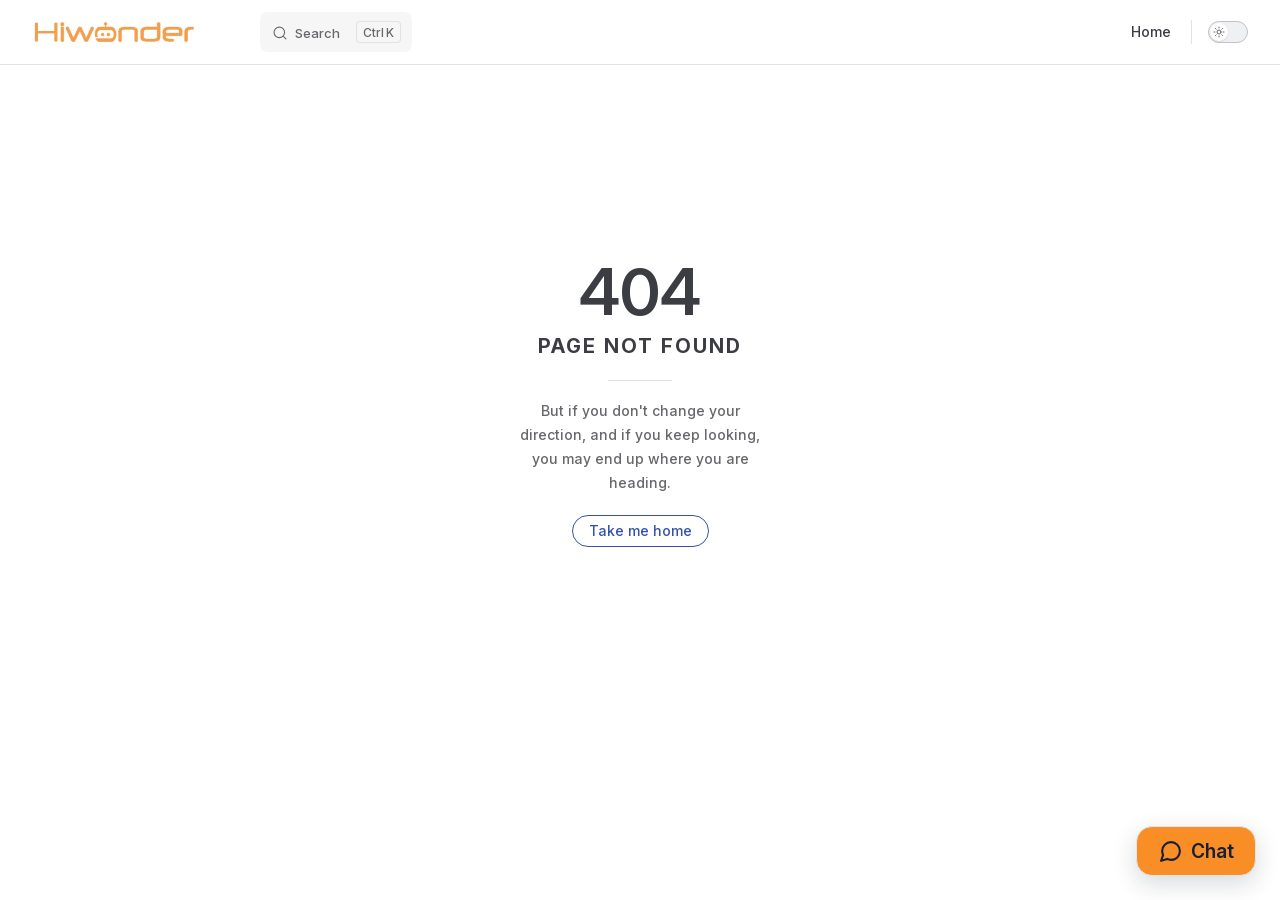
==== projects/GPS-Module/en/latest/index.html @ 7903020f "内容修改" ====
<!DOCTYPE html>
<html lang="en-US" dir="ltr">
  <head>
    <meta charset="utf-8">
    <meta name="viewport" content="width=device-width,initial-scale=1">
    <title>GPS Module Documentation</title>
    <meta name="description" content="GPS Module documentation">
    <meta name="generator" content="VitePress v1.6.4">
    <link rel="preload stylesheet" href="/projects//GPS-Module/en/latest/assets/style.BkwjOgGY.css" as="style">
    <link rel="preload stylesheet" href="/projects//GPS-Module/en/latest/vp-icons.css" as="style">
    
    <script type="module" src="/projects//GPS-Module/en/latest/assets/app.B_sitrhL.js"></script>
    <link rel="preload" href="/projects//GPS-Module/en/latest/assets/inter-roman-latin.Di8DUHzh.woff2" as="font" type="font/woff2" crossorigin="">
    <link rel="modulepreload" href="/projects//GPS-Module/en/latest/assets/chunks/theme.WJ1fNyG4.js">
    <link rel="modulepreload" href="/projects//GPS-Module/en/latest/assets/chunks/framework.TotWtadb.js">
    <link rel="modulepreload" href="/projects//GPS-Module/en/latest/assets/index.md.BLsY39hc.lean.js">
    <link rel="icon" href="/projects//GPS-Module/en/latest/favicon.ico">
    <script id="check-dark-mode">(()=>{const e=localStorage.getItem("vitepress-theme-appearance")||"auto",a=window.matchMedia("(prefers-color-scheme: dark)").matches;(!e||e==="auto"?a:e==="dark")&&document.documentElement.classList.add("dark")})();</script>
    <script id="check-mac-os">document.documentElement.classList.toggle("mac",/Mac|iPhone|iPod|iPad/i.test(navigator.platform));</script>
  </head>
  <body>
    <div id="app"><!--[--><div class="page-redirect" style="text-align:center;padding:100px 20px;"><p>Redirecting to content page...</p><p><a href="/projects/GPS-Module/en/latest/docs/1.User_Manual.html" target="_self">If you are not redirected automatically, click here</a></p></div><!--[--><!----><!--]--><!----><div class="feedback-widget"><!----><button class="feedback-widget__trigger" type="button" aria-expanded="false" aria-label="Open feedback form"><span class="feedback-widget__icon" aria-hidden="true"><svg viewBox="0 0 24 24" focusable="false"><path d="M21 11.5a8.4 8.4 0 0 1-.9 3.8 8.5 8.5 0 0 1-7.6 4.7 8.4 8.4 0 0 1-3.8-.9L3 21l1.9-5.7A8.4 8.4 0 0 1 4 11.5 8.5 8.5 0 0 1 12.5 3 8.5 8.5 0 0 1 21 11.5Z"></path></svg></span><span>Chat</span></button></div><!--]--></div>
    <script>window.__VP_HASH_MAP__=JSON.parse("{\"docs_1.user_manual.md\":\"PXVOa6xr\",\"docs_2.gps_routine_analysis.md\":\"C67xiSA3\",\"docs_appendix.md\":\"BU6nS3na\",\"docs_index.md\":\"Dspn9C9n\",\"index.md\":\"BLsY39hc\"}");window.__VP_SITE_DATA__=JSON.parse("{\"lang\":\"en-US\",\"dir\":\"ltr\",\"title\":\"GPS Module Documentation\",\"description\":\"GPS Module documentation\",\"base\":\"/projects//GPS-Module/en/latest/\",\"head\":[],\"router\":{\"prefetchLinks\":true},\"appearance\":true,\"themeConfig\":{\"siteTitle\":false,\"logo\":\"/e-logo.webp\",\"outline\":[2,3],\"search\":{\"provider\":\"local\",\"options\":{\"translations\":{\"button\":{\"buttonText\":\"Search\",\"buttonAriaLabel\":\"Search\"},\"modal\":{\"searchBox\":{\"resetButtonTitle\":\"Clear search query\",\"resetButtonAriaLabel\":\"Clear search query\",\"cancelButtonText\":\"Cancel\",\"cancelButtonAriaLabel\":\"Cancel\"},\"startScreen\":{\"recentSearchTitle\":\"Recent Searches\",\"noRecentSearchText\":\"No recent searches\",\"suggestedQueryTitle\":\"Suggested Queries\"},\"noResultsScreen\":{\"noResultsText\":\"No results found for\",\"suggestedQueryText\":\"You can try searching for\",\"reportMissingResultsText\":\"Have any queries?\",\"reportMissingResultsLinkText\":\"Report here\"},\"footer\":{\"selectText\":\"to select\",\"navigateText\":\"to navigate\",\"closeText\":\"to close\"}}}}},\"nav\":[{\"text\":\"Home\",\"link\":\"https://www.hiwonder.net/\",\"target\":\"_self\"}],\"sidebar\":[{\"text\":\"1. User Manual\",\"link\":\"/docs/1.User_Manual.html\",\"collapsed\":false,\"items\":[{\"text\":\"1.1 GPS Module Introduction\",\"link\":\"/docs/1.User_Manual.html#_1-1-gps-module-introduction\"},{\"text\":\"1.2 PC Software Use Instructions\",\"link\":\"/docs/1.User_Manual.html#_1-2-pc-software-use-instructions\"}]},{\"text\":\"2. GPS Routine Analysis\",\"link\":\"/docs/2.GPS_Routine_Analysis.html\",\"collapsed\":false,\"items\":[{\"text\":\"2.1 STC51 Parsing Routine\",\"link\":\"/docs/2.GPS_Routine_Analysis.html#_2-1-stc51-parsing-routine\"},{\"text\":\"2.2 STM32 Parsing Routine\",\"link\":\"/docs/2.GPS_Routine_Analysis.html#_2-2-stm32-parsing-routine\"},{\"text\":\"2.3 Arduino Reading Routine\",\"link\":\"/docs/2.GPS_Routine_Analysis.html#_2-3-arduino-reading-routine\"},{\"text\":\"2.4 Arduino Parsing Routine\",\"link\":\"/docs/2.GPS_Routine_Analysis.html#_2-4-arduino-parsing-routine\"},{\"text\":\"2.5 Raspberry Pi Parsing Routine\",\"link\":\"/docs/2.GPS_Routine_Analysis.html#_2-5-raspberry-pi-parsing-routine\"},{\"text\":\"2.6 Jetson Nano Parsing Routine\",\"link\":\"/docs/2.GPS_Routine_Analysis.html#_2-6-jetson-nano-parsing-routine\"},{\"text\":\"2.7 ROS Application Routine\",\"link\":\"/docs/2.GPS_Routine_Analysis.html#_2-7-ros-application-routine\"},{\"text\":\"2.8 AGNSS Assistant Localization\",\"link\":\"/docs/2.GPS_Routine_Analysis.html#_2-8-agnss-assistant-localization\"}]},{\"text\":\"Appendix\",\"link\":\"/docs/Appendix.html\",\"collapsed\":false,\"items\":[]}]},\"locales\":{},\"scrollOffset\":134,\"cleanUrls\":false}");</script>
    
  </body>
</html>
---- projects/GPS-Module/en/latest/assets/style.BkwjOgGY.css ----
@font-face{font-family:Inter;font-style:normal;font-weight:100 900;font-display:swap;src:url(/projects//GPS-Module/en/latest/assets/inter-roman-cyrillic-ext.BBPuwvHQ.woff2) format("woff2");unicode-range:U+0460-052F,U+1C80-1C88,U+20B4,U+2DE0-2DFF,U+A640-A69F,U+FE2E-FE2F}@font-face{font-family:Inter;font-style:normal;font-weight:100 900;font-display:swap;src:url(/projects//GPS-Module/en/latest/assets/inter-roman-cyrillic.C5lxZ8CY.woff2) format("woff2");unicode-range:U+0301,U+0400-045F,U+0490-0491,U+04B0-04B1,U+2116}@font-face{font-family:Inter;font-style:normal;font-weight:100 900;font-display:swap;src:url(/projects//GPS-Module/en/latest/assets/inter-roman-greek-ext.CqjqNYQ-.woff2) format("woff2");unicode-range:U+1F00-1FFF}@font-face{font-family:Inter;font-style:normal;font-weight:100 900;font-display:swap;src:url(/projects//GPS-Module/en/latest/assets/inter-roman-greek.BBVDIX6e.woff2) format("woff2");unicode-range:U+0370-0377,U+037A-037F,U+0384-038A,U+038C,U+038E-03A1,U+03A3-03FF}@font-face{font-family:Inter;font-style:normal;font-weight:100 900;font-display:swap;src:url(/projects//GPS-Module/en/latest/assets/inter-roman-vietnamese.BjW4sHH5.woff2) format("woff2");unicode-range:U+0102-0103,U+0110-0111,U+0128-0129,U+0168-0169,U+01A0-01A1,U+01AF-01B0,U+0300-0301,U+0303-0304,U+0308-0309,U+0323,U+0329,U+1EA0-1EF9,U+20AB}@font-face{font-family:Inter;font-style:normal;font-weight:100 900;font-display:swap;src:url(/projects//GPS-Module/en/latest/assets/inter-roman-latin-ext.4ZJIpNVo.woff2) format("woff2");unicode-range:U+0100-02AF,U+0304,U+0308,U+0329,U+1E00-1E9F,U+1EF2-1EFF,U+2020,U+20A0-20AB,U+20AD-20C0,U+2113,U+2C60-2C7F,U+A720-A7FF}@font-face{font-family:Inter;font-style:normal;font-weight:100 900;font-display:swap;src:url(/projects//GPS-Module/en/latest/assets/inter-roman-latin.Di8DUHzh.woff2) format("woff2");unicode-range:U+0000-00FF,U+0131,U+0152-0153,U+02BB-02BC,U+02C6,U+02DA,U+02DC,U+0304,U+0308,U+0329,U+2000-206F,U+2074,U+20AC,U+2122,U+2191,U+2193,U+2212,U+2215,U+FEFF,U+FFFD}@font-face{font-family:Inter;font-style:italic;font-weight:100 900;font-display:swap;src:url(/projects//GPS-Module/en/latest/assets/inter-italic-cyrillic-ext.r48I6akx.woff2) format("woff2");unicode-range:U+0460-052F,U+1C80-1C88,U+20B4,U+2DE0-2DFF,U+A640-A69F,U+FE2E-FE2F}@font-face{font-family:Inter;font-style:italic;font-weight:100 900;font-display:swap;src:url(/projects//GPS-Module/en/latest/assets/inter-italic-cyrillic.By2_1cv3.woff2) format("woff2");unicode-range:U+0301,U+0400-045F,U+0490-0491,U+04B0-04B1,U+2116}@font-face{font-family:Inter;font-style:italic;font-weight:100 900;font-display:swap;src:url(/projects//GPS-Module/en/latest/assets/inter-italic-greek-ext.1u6EdAuj.woff2) format("woff2");unicode-range:U+1F00-1FFF}@font-face{font-family:Inter;font-style:italic;font-weight:100 900;font-display:swap;src:url(/projects//GPS-Module/en/latest/assets/inter-italic-greek.DJ8dCoTZ.woff2) format("woff2");unicode-range:U+0370-0377,U+037A-037F,U+0384-038A,U+038C,U+038E-03A1,U+03A3-03FF}@font-face{font-family:Inter;font-style:italic;font-weight:100 900;font-display:swap;src:url(/projects//GPS-Module/en/latest/assets/inter-italic-vietnamese.BSbpV94h.woff2) format("woff2");unicode-range:U+0102-0103,U+0110-0111,U+0128-0129,U+0168-0169,U+01A0-01A1,U+01AF-01B0,U+0300-0301,U+0303-0304,U+0308-0309,U+0323,U+0329,U+1EA0-1EF9,U+20AB}@font-face{font-family:Inter;font-style:italic;font-weight:100 900;font-display:swap;src:url(/projects//GPS-Module/en/latest/assets/inter-italic-latin-ext.CN1xVJS-.woff2) format("woff2");unicode-range:U+0100-02AF,U+0304,U+0308,U+0329,U+1E00-1E9F,U+1EF2-1EFF,U+2020,U+20A0-20AB,U+20AD-20C0,U+2113,U+2C60-2C7F,U+A720-A7FF}@font-face{font-family:Inter;font-style:italic;font-weight:100 900;font-display:swap;src:url(/projects//GPS-Module/en/latest/assets/inter-italic-latin.C2AdPX0b.woff2) format("woff2");unicode-range:U+0000-00FF,U+0131,U+0152-0153,U+02BB-02BC,U+02C6,U+02DA,U+02DC,U+0304,U+0308,U+0329,U+2000-206F,U+2074,U+20AC,U+2122,U+2191,U+2193,U+2212,U+2215,U+FEFF,U+FFFD}@font-face{font-family:Punctuation SC;font-weight:400;src:local("PingFang SC Regular"),local("Noto Sans CJK SC"),local("Microsoft YaHei");unicode-range:U+201C,U+201D,U+2018,U+2019,U+2E3A,U+2014,U+2013,U+2026,U+00B7,U+007E,U+002F}@font-face{font-family:Punctuation SC;font-weight:500;src:local("PingFang SC Medium"),local("Noto Sans CJK SC"),local("Microsoft YaHei");unicode-range:U+201C,U+201D,U+2018,U+2019,U+2E3A,U+2014,U+2013,U+2026,U+00B7,U+007E,U+002F}@font-face{font-family:Punctuation SC;font-weight:600;src:local("PingFang SC Semibold"),local("Noto Sans CJK SC Bold"),local("Microsoft YaHei Bold");unicode-range:U+201C,U+201D,U+2018,U+2019,U+2E3A,U+2014,U+2013,U+2026,U+00B7,U+007E,U+002F}@font-face{font-family:Punctuation SC;font-weight:700;src:local("PingFang SC Semibold"),local("Noto Sans CJK SC Bold"),local("Microsoft YaHei Bold");unicode-range:U+201C,U+201D,U+2018,U+2019,U+2E3A,U+2014,U+2013,U+2026,U+00B7,U+007E,U+002F}:root{--vp-c-white: #ffffff;--vp-c-black: #000000;--vp-c-neutral: var(--vp-c-black);--vp-c-neutral-inverse: var(--vp-c-white)}.dark{--vp-c-neutral: var(--vp-c-white);--vp-c-neutral-inverse: var(--vp-c-black)}:root{--vp-c-gray-1: #dddde3;--vp-c-gray-2: #e4e4e9;--vp-c-gray-3: #ebebef;--vp-c-gray-soft: rgba(142, 150, 170, .14);--vp-c-indigo-1: #3451b2;--vp-c-indigo-2: #3a5ccc;--vp-c-indigo-3: #5672cd;--vp-c-indigo-soft: rgba(100, 108, 255, .14);--vp-c-purple-1: #6f42c1;--vp-c-purple-2: #7e4cc9;--vp-c-purple-3: #8e5cd9;--vp-c-purple-soft: rgba(159, 122, 234, .14);--vp-c-green-1: #18794e;--vp-c-green-2: #299764;--vp-c-green-3: #30a46c;--vp-c-green-soft: rgba(16, 185, 129, .14);--vp-c-yellow-1: #915930;--vp-c-yellow-2: #946300;--vp-c-yellow-3: #9f6a00;--vp-c-yellow-soft: rgba(234, 179, 8, .14);--vp-c-red-1: #b8272c;--vp-c-red-2: #d5393e;--vp-c-red-3: #e0575b;--vp-c-red-soft: rgba(244, 63, 94, .14);--vp-c-sponsor: #db2777}.dark{--vp-c-gray-1: #515c67;--vp-c-gray-2: #414853;--vp-c-gray-3: #32363f;--vp-c-gray-soft: rgba(101, 117, 133, .16);--vp-c-indigo-1: #a8b1ff;--vp-c-indigo-2: #5c73e7;--vp-c-indigo-3: #3e63dd;--vp-c-indigo-soft: rgba(100, 108, 255, .16);--vp-c-purple-1: #c8abfa;--vp-c-purple-2: #a879e6;--vp-c-purple-3: #8e5cd9;--vp-c-purple-soft: rgba(159, 122, 234, .16);--vp-c-green-1: #3dd68c;--vp-c-green-2: #30a46c;--vp-c-green-3: #298459;--vp-c-green-soft: rgba(16, 185, 129, .16);--vp-c-yellow-1: #f9b44e;--vp-c-yellow-2: #da8b17;--vp-c-yellow-3: #a46a0a;--vp-c-yellow-soft: rgba(234, 179, 8, .16);--vp-c-red-1: #f66f81;--vp-c-red-2: #f14158;--vp-c-red-3: #b62a3c;--vp-c-red-soft: rgba(244, 63, 94, .16)}:root{--vp-c-bg: #ffffff;--vp-c-bg-alt: #f6f6f7;--vp-c-bg-elv: #ffffff;--vp-c-bg-soft: #f6f6f7}.dark{--vp-c-bg: #1b1b1f;--vp-c-bg-alt: #161618;--vp-c-bg-elv: #202127;--vp-c-bg-soft: #202127}:root{--vp-c-border: #c2c2c4;--vp-c-divider: #e2e2e3;--vp-c-gutter: #e2e2e3}.dark{--vp-c-border: #3c3f44;--vp-c-divider: #2e2e32;--vp-c-gutter: #000000}:root{--vp-c-text-1: #3c3c43;--vp-c-text-2: #67676c;--vp-c-text-3: #929295}.dark{--vp-c-text-1: #dfdfd6;--vp-c-text-2: #98989f;--vp-c-text-3: #6a6a71}:root{--vp-c-default-1: var(--vp-c-gray-1);--vp-c-default-2: var(--vp-c-gray-2);--vp-c-default-3: var(--vp-c-gray-3);--vp-c-default-soft: var(--vp-c-gray-soft);--vp-c-brand-1: var(--vp-c-indigo-1);--vp-c-brand-2: var(--vp-c-indigo-2);--vp-c-brand-3: var(--vp-c-indigo-3);--vp-c-brand-soft: var(--vp-c-indigo-soft);--vp-c-brand: var(--vp-c-brand-1);--vp-c-tip-1: var(--vp-c-brand-1);--vp-c-tip-2: var(--vp-c-brand-2);--vp-c-tip-3: var(--vp-c-brand-3);--vp-c-tip-soft: var(--vp-c-brand-soft);--vp-c-note-1: var(--vp-c-brand-1);--vp-c-note-2: var(--vp-c-brand-2);--vp-c-note-3: var(--vp-c-brand-3);--vp-c-note-soft: var(--vp-c-brand-soft);--vp-c-success-1: var(--vp-c-green-1);--vp-c-success-2: var(--vp-c-green-2);--vp-c-success-3: var(--vp-c-green-3);--vp-c-success-soft: var(--vp-c-green-soft);--vp-c-important-1: var(--vp-c-purple-1);--vp-c-important-2: var(--vp-c-purple-2);--vp-c-important-3: var(--vp-c-purple-3);--vp-c-important-soft: var(--vp-c-purple-soft);--vp-c-warning-1: var(--vp-c-yellow-1);--vp-c-warning-2: var(--vp-c-yellow-2);--vp-c-warning-3: var(--vp-c-yellow-3);--vp-c-warning-soft: var(--vp-c-yellow-soft);--vp-c-danger-1: var(--vp-c-red-1);--vp-c-danger-2: var(--vp-c-red-2);--vp-c-danger-3: var(--vp-c-red-3);--vp-c-danger-soft: var(--vp-c-red-soft);--vp-c-caution-1: var(--vp-c-red-1);--vp-c-caution-2: var(--vp-c-red-2);--vp-c-caution-3: var(--vp-c-red-3);--vp-c-caution-soft: var(--vp-c-red-soft)}:root{--vp-font-family-base: "Inter", ui-sans-serif, system-ui, sans-serif, "Apple Color Emoji", "Segoe UI Emoji", "Segoe UI Symbol", "Noto Color Emoji";--vp-font-family-mono: ui-monospace, "Menlo", "Monaco", "Consolas", "Liberation Mono", "Courier New", monospace;font-optical-sizing:auto}:root:where(:lang(zh)){--vp-font-family-base: "Punctuation SC", "Inter", ui-sans-serif, system-ui, sans-serif, "Apple Color Emoji", "Segoe UI Emoji", "Segoe UI Symbol", "Noto Color Emoji"}:root{--vp-shadow-1: 0 1px 2px rgba(0, 0, 0, .04), 0 1px 2px rgba(0, 0, 0, .06);--vp-shadow-2: 0 3px 12px rgba(0, 0, 0, .07), 0 1px 4px rgba(0, 0, 0, .07);--vp-shadow-3: 0 12px 32px rgba(0, 0, 0, .1), 0 2px 6px rgba(0, 0, 0, .08);--vp-shadow-4: 0 14px 44px rgba(0, 0, 0, .12), 0 3px 9px rgba(0, 0, 0, .12);--vp-shadow-5: 0 18px 56px rgba(0, 0, 0, .16), 0 4px 12px rgba(0, 0, 0, .16)}:root{--vp-z-index-footer: 10;--vp-z-index-local-nav: 20;--vp-z-index-nav: 30;--vp-z-index-layout-top: 40;--vp-z-index-backdrop: 50;--vp-z-index-sidebar: 60}@media (min-width: 960px){:root{--vp-z-index-sidebar: 25}}:root{--vp-layout-max-width: 1440px}:root{--vp-header-anchor-symbol: "#"}:root{--vp-code-line-height: 1.7;--vp-code-font-size: .875em;--vp-code-color: var(--vp-c-brand-1);--vp-code-link-color: var(--vp-c-brand-1);--vp-code-link-hover-color: var(--vp-c-brand-2);--vp-code-bg: var(--vp-c-default-soft);--vp-code-block-color: var(--vp-c-text-2);--vp-code-block-bg: var(--vp-c-bg-alt);--vp-code-block-divider-color: var(--vp-c-gutter);--vp-code-lang-color: var(--vp-c-text-3);--vp-code-line-highlight-color: var(--vp-c-default-soft);--vp-code-line-number-color: var(--vp-c-text-3);--vp-code-line-diff-add-color: var(--vp-c-success-soft);--vp-code-line-diff-add-symbol-color: var(--vp-c-success-1);--vp-code-line-diff-remove-color: var(--vp-c-danger-soft);--vp-code-line-diff-remove-symbol-color: var(--vp-c-danger-1);--vp-code-line-warning-color: var(--vp-c-warning-soft);--vp-code-line-error-color: var(--vp-c-danger-soft);--vp-code-copy-code-border-color: var(--vp-c-divider);--vp-code-copy-code-bg: var(--vp-c-bg-soft);--vp-code-copy-code-hover-border-color: var(--vp-c-divider);--vp-code-copy-code-hover-bg: var(--vp-c-bg);--vp-code-copy-code-active-text: var(--vp-c-text-2);--vp-code-copy-copied-text-content: "Copied";--vp-code-tab-divider: var(--vp-code-block-divider-color);--vp-code-tab-text-color: var(--vp-c-text-2);--vp-code-tab-bg: var(--vp-code-block-bg);--vp-code-tab-hover-text-color: var(--vp-c-text-1);--vp-code-tab-active-text-color: var(--vp-c-text-1);--vp-code-tab-active-bar-color: var(--vp-c-brand-1)}:lang(es),:lang(pt){--vp-code-copy-copied-text-content: "Copiado"}:lang(fa){--vp-code-copy-copied-text-content: "کپی شد"}:lang(ko){--vp-code-copy-copied-text-content: "복사됨"}:lang(ru){--vp-code-copy-copied-text-content: "Скопировано"}:lang(zh){--vp-code-copy-copied-text-content: "已复制"}:root{--vp-button-brand-border: transparent;--vp-button-brand-text: var(--vp-c-white);--vp-button-brand-bg: var(--vp-c-brand-3);--vp-button-brand-hover-border: transparent;--vp-button-brand-hover-text: var(--vp-c-white);--vp-button-brand-hover-bg: var(--vp-c-brand-2);--vp-button-brand-active-border: transparent;--vp-button-brand-active-text: var(--vp-c-white);--vp-button-brand-active-bg: var(--vp-c-brand-1);--vp-button-alt-border: transparent;--vp-button-alt-text: var(--vp-c-text-1);--vp-button-alt-bg: var(--vp-c-default-3);--vp-button-alt-hover-border: transparent;--vp-button-alt-hover-text: var(--vp-c-text-1);--vp-button-alt-hover-bg: var(--vp-c-default-2);--vp-button-alt-active-border: transparent;--vp-button-alt-active-text: var(--vp-c-text-1);--vp-button-alt-active-bg: var(--vp-c-default-1);--vp-button-sponsor-border: var(--vp-c-text-2);--vp-button-sponsor-text: var(--vp-c-text-2);--vp-button-sponsor-bg: transparent;--vp-button-sponsor-hover-border: var(--vp-c-sponsor);--vp-button-sponsor-hover-text: var(--vp-c-sponsor);--vp-button-sponsor-hover-bg: transparent;--vp-button-sponsor-active-border: var(--vp-c-sponsor);--vp-button-sponsor-active-text: var(--vp-c-sponsor);--vp-button-sponsor-active-bg: transparent}:root{--vp-custom-block-font-size: 14px;--vp-custom-block-code-font-size: 13px;--vp-custom-block-info-border: transparent;--vp-custom-block-info-text: var(--vp-c-text-1);--vp-custom-block-info-bg: var(--vp-c-default-soft);--vp-custom-block-info-code-bg: var(--vp-c-default-soft);--vp-custom-block-note-border: transparent;--vp-custom-block-note-text: var(--vp-c-text-1);--vp-custom-block-note-bg: var(--vp-c-default-soft);--vp-custom-block-note-code-bg: var(--vp-c-default-soft);--vp-custom-block-tip-border: transparent;--vp-custom-block-tip-text: var(--vp-c-text-1);--vp-custom-block-tip-bg: var(--vp-c-tip-soft);--vp-custom-block-tip-code-bg: var(--vp-c-tip-soft);--vp-custom-block-important-border: transparent;--vp-custom-block-important-text: var(--vp-c-text-1);--vp-custom-block-important-bg: var(--vp-c-important-soft);--vp-custom-block-important-code-bg: var(--vp-c-important-soft);--vp-custom-block-warning-border: transparent;--vp-custom-block-warning-text: var(--vp-c-text-1);--vp-custom-block-warning-bg: var(--vp-c-warning-soft);--vp-custom-block-warning-code-bg: var(--vp-c-warning-soft);--vp-custom-block-danger-border: transparent;--vp-custom-block-danger-text: var(--vp-c-text-1);--vp-custom-block-danger-bg: var(--vp-c-danger-soft);--vp-custom-block-danger-code-bg: var(--vp-c-danger-soft);--vp-custom-block-caution-border: transparent;--vp-custom-block-caution-text: var(--vp-c-text-1);--vp-custom-block-caution-bg: var(--vp-c-caution-soft);--vp-custom-block-caution-code-bg: var(--vp-c-caution-soft);--vp-custom-block-details-border: var(--vp-custom-block-info-border);--vp-custom-block-details-text: var(--vp-custom-block-info-text);--vp-custom-block-details-bg: var(--vp-custom-block-info-bg);--vp-custom-block-details-code-bg: var(--vp-custom-block-info-code-bg)}:root{--vp-input-border-color: var(--vp-c-border);--vp-input-bg-color: var(--vp-c-bg-alt);--vp-input-switch-bg-color: var(--vp-c-default-soft)}:root{--vp-nav-height: 64px;--vp-nav-bg-color: var(--vp-c-bg);--vp-nav-screen-bg-color: var(--vp-c-bg);--vp-nav-logo-height: 24px}.hide-nav{--vp-nav-height: 0px}.hide-nav .VPSidebar{--vp-nav-height: 22px}:root{--vp-local-nav-bg-color: var(--vp-c-bg)}:root{--vp-sidebar-width: 272px;--vp-sidebar-bg-color: var(--vp-c-bg-alt)}:root{--vp-backdrop-bg-color: rgba(0, 0, 0, .6)}:root{--vp-home-hero-name-color: var(--vp-c-brand-1);--vp-home-hero-name-background: transparent;--vp-home-hero-image-background-image: none;--vp-home-hero-image-filter: none}:root{--vp-badge-info-border: transparent;--vp-badge-info-text: var(--vp-c-text-2);--vp-badge-info-bg: var(--vp-c-default-soft);--vp-badge-tip-border: transparent;--vp-badge-tip-text: var(--vp-c-tip-1);--vp-badge-tip-bg: var(--vp-c-tip-soft);--vp-badge-warning-border: transparent;--vp-badge-warning-text: var(--vp-c-warning-1);--vp-badge-warning-bg: var(--vp-c-warning-soft);--vp-badge-danger-border: transparent;--vp-badge-danger-text: var(--vp-c-danger-1);--vp-badge-danger-bg: var(--vp-c-danger-soft)}:root{--vp-carbon-ads-text-color: var(--vp-c-text-1);--vp-carbon-ads-poweredby-color: var(--vp-c-text-2);--vp-carbon-ads-bg-color: var(--vp-c-bg-soft);--vp-carbon-ads-hover-text-color: var(--vp-c-brand-1);--vp-carbon-ads-hover-poweredby-color: var(--vp-c-text-1)}:root{--vp-local-search-bg: var(--vp-c-bg);--vp-local-search-result-bg: var(--vp-c-bg);--vp-local-search-result-border: var(--vp-c-divider);--vp-local-search-result-selected-bg: var(--vp-c-bg);--vp-local-search-result-selected-border: var(--vp-c-brand-1);--vp-local-search-highlight-bg: var(--vp-c-brand-1);--vp-local-search-highlight-text: var(--vp-c-neutral-inverse)}@media (prefers-reduced-motion: reduce){*,:before,:after{animation-delay:-1ms!important;animation-duration:1ms!important;animation-iteration-count:1!important;background-attachment:initial!important;scroll-behavior:auto!important;transition-duration:0s!important;transition-delay:0s!important}}*,:before,:after{box-sizing:border-box}html{line-height:1.4;font-size:16px;-webkit-text-size-adjust:100%}html.dark{color-scheme:dark}body{margin:0;width:100%;min-width:320px;min-height:100vh;line-height:24px;font-family:var(--vp-font-family-base);font-size:16px;font-weight:400;color:var(--vp-c-text-1);background-color:var(--vp-c-bg);font-synthesis:style;text-rendering:optimizeLegibility;-webkit-font-smoothing:antialiased;-moz-osx-font-smoothing:grayscale}main{display:block}h1,h2,h3,h4,h5,h6{margin:0;line-height:24px;font-size:16px;font-weight:400}p{margin:0}strong,b{font-weight:600}a,area,button,[role=button],input,label,select,summary,textarea{touch-action:manipulation}a{color:inherit;text-decoration:inherit}ol,ul{list-style:none;margin:0;padding:0}blockquote{margin:0}pre,code,kbd,samp{font-family:var(--vp-font-family-mono)}img,svg,video,canvas,audio,iframe,embed,object{display:block}figure{margin:0}img,video{max-width:100%;height:auto}button,input,optgroup,select,textarea{border:0;padding:0;line-height:inherit;color:inherit}button{padding:0;font-family:inherit;background-color:transparent;background-image:none}button:enabled,[role=button]:enabled{cursor:pointer}button:focus,button:focus-visible{outline:1px dotted;outline:4px auto -webkit-focus-ring-color}button:focus:not(:focus-visible){outline:none!important}input:focus,textarea:focus,select:focus{outline:none}table{border-collapse:collapse}input{background-color:transparent}input:-ms-input-placeholder,textarea:-ms-input-placeholder{color:var(--vp-c-text-3)}input::-ms-input-placeholder,textarea::-ms-input-placeholder{color:var(--vp-c-text-3)}input::placeholder,textarea::placeholder{color:var(--vp-c-text-3)}input::-webkit-outer-spin-button,input::-webkit-inner-spin-button{-webkit-appearance:none;margin:0}input[type=number]{-moz-appearance:textfield}textarea{resize:vertical}select{-webkit-appearance:none}fieldset{margin:0;padding:0}h1,h2,h3,h4,h5,h6,li,p{overflow-wrap:break-word}vite-error-overlay{z-index:9999}mjx-container{overflow-x:auto}mjx-container>svg{display:inline-block;margin:auto}[class^=vpi-],[class*=" vpi-"],.vp-icon{width:1em;height:1em}[class^=vpi-].bg,[class*=" vpi-"].bg,.vp-icon.bg{background-size:100% 100%;background-color:transparent}[class^=vpi-]:not(.bg),[class*=" vpi-"]:not(.bg),.vp-icon:not(.bg){-webkit-mask:var(--icon) no-repeat;mask:var(--icon) no-repeat;-webkit-mask-size:100% 100%;mask-size:100% 100%;background-color:currentColor;color:inherit}.vpi-align-left{--icon: url("data:image/svg+xml,%3Csvg xmlns='http://www.w3.org/2000/svg' fill='none' stroke='currentColor' stroke-linecap='round' stroke-linejoin='round' stroke-width='2' viewBox='0 0 24 24'%3E%3Cpath d='M21 6H3M15 12H3M17 18H3'/%3E%3C/svg%3E")}.vpi-arrow-right,.vpi-arrow-down,.vpi-arrow-left,.vpi-arrow-up{--icon: url("data:image/svg+xml,%3Csvg xmlns='http://www.w3.org/2000/svg' fill='none' stroke='currentColor' stroke-linecap='round' stroke-linejoin='round' stroke-width='2' viewBox='0 0 24 24'%3E%3Cpath d='M5 12h14M12 5l7 7-7 7'/%3E%3C/svg%3E")}.vpi-chevron-right,.vpi-chevron-down,.vpi-chevron-left,.vpi-chevron-up{--icon: url("data:image/svg+xml,%3Csvg xmlns='http://www.w3.org/2000/svg' fill='none' stroke='currentColor' stroke-linecap='round' stroke-linejoin='round' stroke-width='2' viewBox='0 0 24 24'%3E%3Cpath d='m9 18 6-6-6-6'/%3E%3C/svg%3E")}.vpi-chevron-down,.vpi-arrow-down{transform:rotate(90deg)}.vpi-chevron-left,.vpi-arrow-left{transform:rotate(180deg)}.vpi-chevron-up,.vpi-arrow-up{transform:rotate(-90deg)}.vpi-square-pen{--icon: url("data:image/svg+xml,%3Csvg xmlns='http://www.w3.org/2000/svg' fill='none' stroke='currentColor' stroke-linecap='round' stroke-linejoin='round' stroke-width='2' viewBox='0 0 24 24'%3E%3Cpath d='M12 3H5a2 2 0 0 0-2 2v14a2 2 0 0 0 2 2h14a2 2 0 0 0 2-2v-7'/%3E%3Cpath d='M18.375 2.625a2.121 2.121 0 1 1 3 3L12 15l-4 1 1-4Z'/%3E%3C/svg%3E")}.vpi-plus{--icon: url("data:image/svg+xml,%3Csvg xmlns='http://www.w3.org/2000/svg' fill='none' stroke='currentColor' stroke-linecap='round' stroke-linejoin='round' stroke-width='2' viewBox='0 0 24 24'%3E%3Cpath d='M5 12h14M12 5v14'/%3E%3C/svg%3E")}.vpi-sun{--icon: url("data:image/svg+xml,%3Csvg xmlns='http://www.w3.org/2000/svg' fill='none' stroke='currentColor' stroke-linecap='round' stroke-linejoin='round' stroke-width='2' viewBox='0 0 24 24'%3E%3Ccircle cx='12' cy='12' r='4'/%3E%3Cpath d='M12 2v2M12 20v2M4.93 4.93l1.41 1.41M17.66 17.66l1.41 1.41M2 12h2M20 12h2M6.34 17.66l-1.41 1.41M19.07 4.93l-1.41 1.41'/%3E%3C/svg%3E")}.vpi-moon{--icon: url("data:image/svg+xml,%3Csvg xmlns='http://www.w3.org/2000/svg' fill='none' stroke='currentColor' stroke-linecap='round' stroke-linejoin='round' stroke-width='2' viewBox='0 0 24 24'%3E%3Cpath d='M12 3a6 6 0 0 0 9 9 9 9 0 1 1-9-9Z'/%3E%3C/svg%3E")}.vpi-more-horizontal{--icon: url("data:image/svg+xml,%3Csvg xmlns='http://www.w3.org/2000/svg' fill='none' stroke='currentColor' stroke-linecap='round' stroke-linejoin='round' stroke-width='2' viewBox='0 0 24 24'%3E%3Ccircle cx='12' cy='12' r='1'/%3E%3Ccircle cx='19' cy='12' r='1'/%3E%3Ccircle cx='5' cy='12' r='1'/%3E%3C/svg%3E")}.vpi-languages{--icon: url("data:image/svg+xml,%3Csvg xmlns='http://www.w3.org/2000/svg' fill='none' stroke='currentColor' stroke-linecap='round' stroke-linejoin='round' stroke-width='2' viewBox='0 0 24 24'%3E%3Cpath d='m5 8 6 6M4 14l6-6 2-3M2 5h12M7 2h1M22 22l-5-10-5 10M14 18h6'/%3E%3C/svg%3E")}.vpi-heart{--icon: url("data:image/svg+xml,%3Csvg xmlns='http://www.w3.org/2000/svg' fill='none' stroke='currentColor' stroke-linecap='round' stroke-linejoin='round' stroke-width='2' viewBox='0 0 24 24'%3E%3Cpath d='M19 14c1.49-1.46 3-3.21 3-5.5A5.5 5.5 0 0 0 16.5 3c-1.76 0-3 .5-4.5 2-1.5-1.5-2.74-2-4.5-2A5.5 5.5 0 0 0 2 8.5c0 2.3 1.5 4.05 3 5.5l7 7Z'/%3E%3C/svg%3E")}.vpi-search{--icon: url("data:image/svg+xml,%3Csvg xmlns='http://www.w3.org/2000/svg' fill='none' stroke='currentColor' stroke-linecap='round' stroke-linejoin='round' stroke-width='2' viewBox='0 0 24 24'%3E%3Ccircle cx='11' cy='11' r='8'/%3E%3Cpath d='m21 21-4.3-4.3'/%3E%3C/svg%3E")}.vpi-layout-list{--icon: url("data:image/svg+xml,%3Csvg xmlns='http://www.w3.org/2000/svg' fill='none' stroke='currentColor' stroke-linecap='round' stroke-linejoin='round' stroke-width='2' viewBox='0 0 24 24'%3E%3Crect width='7' height='7' x='3' y='3' rx='1'/%3E%3Crect width='7' height='7' x='3' y='14' rx='1'/%3E%3Cpath d='M14 4h7M14 9h7M14 15h7M14 20h7'/%3E%3C/svg%3E")}.vpi-delete{--icon: url("data:image/svg+xml,%3Csvg xmlns='http://www.w3.org/2000/svg' fill='none' stroke='currentColor' stroke-linecap='round' stroke-linejoin='round' stroke-width='2' viewBox='0 0 24 24'%3E%3Cpath d='M20 5H9l-7 7 7 7h11a2 2 0 0 0 2-2V7a2 2 0 0 0-2-2ZM18 9l-6 6M12 9l6 6'/%3E%3C/svg%3E")}.vpi-corner-down-left{--icon: url("data:image/svg+xml,%3Csvg xmlns='http://www.w3.org/2000/svg' fill='none' stroke='currentColor' stroke-linecap='round' stroke-linejoin='round' stroke-width='2' viewBox='0 0 24 24'%3E%3Cpath d='m9 10-5 5 5 5'/%3E%3Cpath d='M20 4v7a4 4 0 0 1-4 4H4'/%3E%3C/svg%3E")}:root{--vp-icon-copy: url("data:image/svg+xml,%3Csvg xmlns='http://www.w3.org/2000/svg' fill='none' stroke='rgba(128,128,128,1)' stroke-linecap='round' stroke-linejoin='round' stroke-width='2' viewBox='0 0 24 24'%3E%3Crect width='8' height='4' x='8' y='2' rx='1' ry='1'/%3E%3Cpath d='M16 4h2a2 2 0 0 1 2 2v14a2 2 0 0 1-2 2H6a2 2 0 0 1-2-2V6a2 2 0 0 1 2-2h2'/%3E%3C/svg%3E");--vp-icon-copied: url("data:image/svg+xml,%3Csvg xmlns='http://www.w3.org/2000/svg' fill='none' stroke='rgba(128,128,128,1)' stroke-linecap='round' stroke-linejoin='round' stroke-width='2' viewBox='0 0 24 24'%3E%3Crect width='8' height='4' x='8' y='2' rx='1' ry='1'/%3E%3Cpath d='M16 4h2a2 2 0 0 1 2 2v14a2 2 0 0 1-2 2H6a2 2 0 0 1-2-2V6a2 2 0 0 1 2-2h2'/%3E%3Cpath d='m9 14 2 2 4-4'/%3E%3C/svg%3E")}.visually-hidden{position:absolute;width:1px;height:1px;white-space:nowrap;clip:rect(0 0 0 0);clip-path:inset(50%);overflow:hidden}.custom-block{border:1px solid transparent;border-radius:8px;padding:16px 16px 8px;line-height:24px;font-size:var(--vp-custom-block-font-size);color:var(--vp-c-text-2)}.custom-block.info{border-color:var(--vp-custom-block-info-border);color:var(--vp-custom-block-info-text);background-color:var(--vp-custom-block-info-bg)}.custom-block.info a,.custom-block.info code{color:var(--vp-c-brand-1)}.custom-block.info a:hover,.custom-block.info a:hover>code{color:var(--vp-c-brand-2)}.custom-block.info code{background-color:var(--vp-custom-block-info-code-bg)}.custom-block.note{border-color:var(--vp-custom-block-note-border);color:var(--vp-custom-block-note-text);background-color:var(--vp-custom-block-note-bg)}.custom-block.note a,.custom-block.note code{color:var(--vp-c-brand-1)}.custom-block.note a:hover,.custom-block.note a:hover>code{color:var(--vp-c-brand-2)}.custom-block.note code{background-color:var(--vp-custom-block-note-code-bg)}.custom-block.tip{border-color:var(--vp-custom-block-tip-border);color:var(--vp-custom-block-tip-text);background-color:var(--vp-custom-block-tip-bg)}.custom-block.tip a,.custom-block.tip code{color:var(--vp-c-tip-1)}.custom-block.tip a:hover,.custom-block.tip a:hover>code{color:var(--vp-c-tip-2)}.custom-block.tip code{background-color:var(--vp-custom-block-tip-code-bg)}.custom-block.important{border-color:var(--vp-custom-block-important-border);color:var(--vp-custom-block-important-text);background-color:var(--vp-custom-block-important-bg)}.custom-block.important a,.custom-block.important code{color:var(--vp-c-important-1)}.custom-block.important a:hover,.custom-block.important a:hover>code{color:var(--vp-c-important-2)}.custom-block.important code{background-color:var(--vp-custom-block-important-code-bg)}.custom-block.warning{border-color:var(--vp-custom-block-warning-border);color:var(--vp-custom-block-warning-text);background-color:var(--vp-custom-block-warning-bg)}.custom-block.warning a,.custom-block.warning code{color:var(--vp-c-warning-1)}.custom-block.warning a:hover,.custom-block.warning a:hover>code{color:var(--vp-c-warning-2)}.custom-block.warning code{background-color:var(--vp-custom-block-warning-code-bg)}.custom-block.danger{border-color:var(--vp-custom-block-danger-border);color:var(--vp-custom-block-danger-text);background-color:var(--vp-custom-block-danger-bg)}.custom-block.danger a,.custom-block.danger code{color:var(--vp-c-danger-1)}.custom-block.danger a:hover,.custom-block.danger a:hover>code{color:var(--vp-c-danger-2)}.custom-block.danger code{background-color:var(--vp-custom-block-danger-code-bg)}.custom-block.caution{border-color:var(--vp-custom-block-caution-border);color:var(--vp-custom-block-caution-text);background-color:var(--vp-custom-block-caution-bg)}.custom-block.caution a,.custom-block.caution code{color:var(--vp-c-caution-1)}.custom-block.caution a:hover,.custom-block.caution a:hover>code{color:var(--vp-c-caution-2)}.custom-block.caution code{background-color:var(--vp-custom-block-caution-code-bg)}.custom-block.details{border-color:var(--vp-custom-block-details-border);color:var(--vp-custom-block-details-text);background-color:var(--vp-custom-block-details-bg)}.custom-block.details a{color:var(--vp-c-brand-1)}.custom-block.details a:hover,.custom-block.details a:hover>code{color:var(--vp-c-brand-2)}.custom-block.details code{background-color:var(--vp-custom-block-details-code-bg)}.custom-block-title{font-weight:600}.custom-block p+p{margin:8px 0}.custom-block.details summary{margin:0 0 8px;font-weight:700;cursor:pointer;-webkit-user-select:none;user-select:none}.custom-block.details summary+p{margin:8px 0}.custom-block a{color:inherit;font-weight:600;text-decoration:underline;text-underline-offset:2px;transition:opacity .25s}.custom-block a:hover{opacity:.75}.custom-block code{font-size:var(--vp-custom-block-code-font-size)}.custom-block.custom-block th,.custom-block.custom-block blockquote>p{font-size:var(--vp-custom-block-font-size);color:inherit}.dark .vp-code span{color:var(--shiki-dark, inherit)}html:not(.dark) .vp-code span{color:var(--shiki-light, inherit)}.vp-code-group{margin-top:16px}.vp-code-group .tabs{position:relative;display:flex;margin-right:-24px;margin-left:-24px;padding:0 12px;background-color:var(--vp-code-tab-bg);overflow-x:auto;overflow-y:hidden;box-shadow:inset 0 -1px var(--vp-code-tab-divider)}@media (min-width: 640px){.vp-code-group .tabs{margin-right:0;margin-left:0;border-radius:8px 8px 0 0}}.vp-code-group .tabs input{position:fixed;opacity:0;pointer-events:none}.vp-code-group .tabs label{position:relative;display:inline-block;border-bottom:1px solid transparent;padding:0 12px;line-height:48px;font-size:14px;font-weight:500;color:var(--vp-code-tab-text-color);white-space:nowrap;cursor:pointer;transition:color .25s}.vp-code-group .tabs label:after{position:absolute;right:8px;bottom:-1px;left:8px;z-index:1;height:2px;border-radius:2px;content:"";background-color:transparent;transition:background-color .25s}.vp-code-group label:hover{color:var(--vp-code-tab-hover-text-color)}.vp-code-group input:checked+label{color:var(--vp-code-tab-active-text-color)}.vp-code-group input:checked+label:after{background-color:var(--vp-code-tab-active-bar-color)}.vp-code-group div[class*=language-],.vp-block{display:none;margin-top:0!important;border-top-left-radius:0!important;border-top-right-radius:0!important}.vp-code-group div[class*=language-].active,.vp-block.active{display:block}.vp-block{padding:20px 24px}.vp-doc h1,.vp-doc h2,.vp-doc h3,.vp-doc h4,.vp-doc h5,.vp-doc h6{position:relative;font-weight:600;outline:none}.vp-doc h1{letter-spacing:-.02em;line-height:40px;font-size:28px}.vp-doc h2{margin:48px 0 16px;border-top:1px solid var(--vp-c-divider);padding-top:24px;letter-spacing:-.02em;line-height:32px;font-size:24px}.vp-doc h3{margin:32px 0 0;letter-spacing:-.01em;line-height:28px;font-size:20px}.vp-doc h4{margin:24px 0 0;letter-spacing:-.01em;line-height:24px;font-size:18px}.vp-doc .header-anchor{position:absolute;top:0;left:0;margin-left:-.87em;font-weight:500;-webkit-user-select:none;user-select:none;opacity:0;text-decoration:none;transition:color .25s,opacity .25s}.vp-doc .header-anchor:before{content:var(--vp-header-anchor-symbol)}.vp-doc h1:hover .header-anchor,.vp-doc h1 .header-anchor:focus,.vp-doc h2:hover .header-anchor,.vp-doc h2 .header-anchor:focus,.vp-doc h3:hover .header-anchor,.vp-doc h3 .header-anchor:focus,.vp-doc h4:hover .header-anchor,.vp-doc h4 .header-anchor:focus,.vp-doc h5:hover .header-anchor,.vp-doc h5 .header-anchor:focus,.vp-doc h6:hover .header-anchor,.vp-doc h6 .header-anchor:focus{opacity:1}@media (min-width: 768px){.vp-doc h1{letter-spacing:-.02em;line-height:40px;font-size:32px}}.vp-doc h2 .header-anchor{top:24px}.vp-doc p,.vp-doc summary{margin:16px 0}.vp-doc p{line-height:28px}.vp-doc blockquote{margin:16px 0;border-left:2px solid var(--vp-c-divider);padding-left:16px;transition:border-color .5s;color:var(--vp-c-text-2)}.vp-doc blockquote>p{margin:0;font-size:16px;transition:color .5s}.vp-doc a{font-weight:500;color:var(--vp-c-brand-1);text-decoration:underline;text-underline-offset:2px;transition:color .25s,opacity .25s}.vp-doc a:hover{color:var(--vp-c-brand-2)}.vp-doc strong{font-weight:600}.vp-doc ul,.vp-doc ol{padding-left:1.25rem;margin:16px 0}.vp-doc ul{list-style:disc}.vp-doc ol{list-style:decimal}.vp-doc li+li{margin-top:8px}.vp-doc li>ol,.vp-doc li>ul{margin:8px 0 0}.vp-doc table{display:block;border-collapse:collapse;margin:20px 0;overflow-x:auto}.vp-doc tr{background-color:var(--vp-c-bg);border-top:1px solid var(--vp-c-divider);transition:background-color .5s}.vp-doc tr:nth-child(2n){background-color:var(--vp-c-bg-soft)}.vp-doc th,.vp-doc td{border:1px solid var(--vp-c-divider);padding:8px 16px}.vp-doc th{text-align:left;font-size:14px;font-weight:600;color:var(--vp-c-text-2);background-color:var(--vp-c-bg-soft)}.vp-doc td{font-size:14px}.vp-doc hr{margin:16px 0;border:none;border-top:1px solid var(--vp-c-divider)}.vp-doc .custom-block{margin:16px 0}.vp-doc .custom-block p{margin:8px 0;line-height:24px}.vp-doc .custom-block p:first-child{margin:0}.vp-doc .custom-block div[class*=language-]{margin:8px 0;border-radius:8px}.vp-doc .custom-block div[class*=language-] code{font-weight:400;background-color:transparent}.vp-doc .custom-block .vp-code-group .tabs{margin:0;border-radius:8px 8px 0 0}.vp-doc :not(pre,h1,h2,h3,h4,h5,h6)>code{font-size:var(--vp-code-font-size);color:var(--vp-code-color)}.vp-doc :not(pre)>code{border-radius:4px;padding:3px 6px;background-color:var(--vp-code-bg);transition:color .25s,background-color .5s}.vp-doc a>code{color:var(--vp-code-link-color)}.vp-doc a:hover>code{color:var(--vp-code-link-hover-color)}.vp-doc h1>code,.vp-doc h2>code,.vp-doc h3>code,.vp-doc h4>code{font-size:.9em}.vp-doc div[class*=language-],.vp-block{position:relative;margin:16px -24px;background-color:var(--vp-code-block-bg);overflow-x:auto;transition:background-color .5s}@media (min-width: 640px){.vp-doc div[class*=language-],.vp-block{border-radius:8px;margin:16px 0}}@media (max-width: 639px){.vp-doc li div[class*=language-]{border-radius:8px 0 0 8px}}.vp-doc div[class*=language-]+div[class*=language-],.vp-doc div[class$=-api]+div[class*=language-],.vp-doc div[class*=language-]+div[class$=-api]>div[class*=language-]{margin-top:-8px}.vp-doc [class*=language-] pre,.vp-doc [class*=language-] code{direction:ltr;text-align:left;white-space:pre;word-spacing:normal;word-break:normal;word-wrap:normal;-moz-tab-size:4;-o-tab-size:4;tab-size:4;-webkit-hyphens:none;-moz-hyphens:none;-ms-hyphens:none;hyphens:none}.vp-doc [class*=language-] pre{position:relative;z-index:1;margin:0;padding:20px 0;background:transparent;overflow-x:auto}.vp-doc [class*=language-] code{display:block;padding:0 24px;width:fit-content;min-width:100%;line-height:var(--vp-code-line-height);font-size:var(--vp-code-font-size);color:var(--vp-code-block-color);transition:color .5s}.vp-doc [class*=language-] code .highlighted{background-color:var(--vp-code-line-highlight-color);transition:background-color .5s;margin:0 -24px;padding:0 24px;width:calc(100% + 48px);display:inline-block}.vp-doc [class*=language-] code .highlighted.error{background-color:var(--vp-code-line-error-color)}.vp-doc [class*=language-] code .highlighted.warning{background-color:var(--vp-code-line-warning-color)}.vp-doc [class*=language-] code .diff{transition:background-color .5s;margin:0 -24px;padding:0 24px;width:calc(100% + 48px);display:inline-block}.vp-doc [class*=language-] code .diff:before{position:absolute;left:10px}.vp-doc [class*=language-] .has-focused-lines .line:not(.has-focus){filter:blur(.095rem);opacity:.4;transition:filter .35s,opacity .35s}.vp-doc [class*=language-] .has-focused-lines .line:not(.has-focus){opacity:.7;transition:filter .35s,opacity .35s}.vp-doc [class*=language-]:hover .has-focused-lines .line:not(.has-focus){filter:blur(0);opacity:1}.vp-doc [class*=language-] code .diff.remove{background-color:var(--vp-code-line-diff-remove-color);opacity:.7}.vp-doc [class*=language-] code .diff.remove:before{content:"-";color:var(--vp-code-line-diff-remove-symbol-color)}.vp-doc [class*=language-] code .diff.add{background-color:var(--vp-code-line-diff-add-color)}.vp-doc [class*=language-] code .diff.add:before{content:"+";color:var(--vp-code-line-diff-add-symbol-color)}.vp-doc div[class*=language-].line-numbers-mode{padding-left:32px}.vp-doc .line-numbers-wrapper{position:absolute;top:0;bottom:0;left:0;z-index:3;border-right:1px solid var(--vp-code-block-divider-color);padding-top:20px;width:32px;text-align:center;font-family:var(--vp-font-family-mono);line-height:var(--vp-code-line-height);font-size:var(--vp-code-font-size);color:var(--vp-code-line-number-color);transition:border-color .5s,color .5s}.vp-doc [class*=language-]>button.copy{direction:ltr;position:absolute;top:12px;right:12px;z-index:3;border:1px solid var(--vp-code-copy-code-border-color);border-radius:4px;width:40px;height:40px;background-color:var(--vp-code-copy-code-bg);opacity:0;cursor:pointer;background-image:var(--vp-icon-copy);background-position:50%;background-size:20px;background-repeat:no-repeat;transition:border-color .25s,background-color .25s,opacity .25s}.vp-doc [class*=language-]:hover>button.copy,.vp-doc [class*=language-]>button.copy:focus{opacity:1}.vp-doc [class*=language-]>button.copy:hover,.vp-doc [class*=language-]>button.copy.copied{border-color:var(--vp-code-copy-code-hover-border-color);background-color:var(--vp-code-copy-code-hover-bg)}.vp-doc [class*=language-]>button.copy.copied,.vp-doc [class*=language-]>button.copy:hover.copied{border-radius:0 4px 4px 0;background-color:var(--vp-code-copy-code-hover-bg);background-image:var(--vp-icon-copied)}.vp-doc [class*=language-]>button.copy.copied:before,.vp-doc [class*=language-]>button.copy:hover.copied:before{position:relative;top:-1px;transform:translate(calc(-100% - 1px));display:flex;justify-content:center;align-items:center;border:1px solid var(--vp-code-copy-code-hover-border-color);border-right:0;border-radius:4px 0 0 4px;padding:0 10px;width:fit-content;height:40px;text-align:center;font-size:12px;font-weight:500;color:var(--vp-code-copy-code-active-text);background-color:var(--vp-code-copy-code-hover-bg);white-space:nowrap;content:var(--vp-code-copy-copied-text-content)}.vp-doc [class*=language-]>span.lang{position:absolute;top:2px;right:8px;z-index:2;font-size:12px;font-weight:500;-webkit-user-select:none;user-select:none;color:var(--vp-code-lang-color);transition:color .4s,opacity .4s}.vp-doc [class*=language-]:hover>button.copy+span.lang,.vp-doc [class*=language-]>button.copy:focus+span.lang{opacity:0}.vp-doc .VPTeamMembers{margin-top:24px}.vp-doc .VPTeamMembers.small.count-1 .container{margin:0!important;max-width:calc((100% - 24px)/2)!important}.vp-doc .VPTeamMembers.small.count-2 .container,.vp-doc .VPTeamMembers.small.count-3 .container{max-width:100%!important}.vp-doc .VPTeamMembers.medium.count-1 .container{margin:0!important;max-width:calc((100% - 24px)/2)!important}:is(.vp-external-link-icon,.vp-doc a[href*="://"],.vp-doc a[target=_blank]):not(:is(.no-icon,svg a,:has(img,svg))):after{display:inline-block;margin-top:-1px;margin-left:4px;width:11px;height:11px;background:currentColor;color:var(--vp-c-text-3);flex-shrink:0;--icon: url("data:image/svg+xml, %3Csvg xmlns='http://www.w3.org/2000/svg' viewBox='0 0 24 24' %3E%3Cpath d='M0 0h24v24H0V0z' fill='none' /%3E%3Cpath d='M9 5v2h6.59L4 18.59 5.41 20 17 8.41V15h2V5H9z' /%3E%3C/svg%3E");-webkit-mask-image:var(--icon);mask-image:var(--icon)}.vp-external-link-icon:after{content:""}.external-link-icon-enabled :is(.vp-doc a[href*="://"],.vp-doc a[target=_blank]):not(:is(.no-icon,svg a,:has(img,svg))):after{content:"";color:currentColor}.vp-sponsor{border-radius:16px;overflow:hidden}.vp-sponsor.aside{border-radius:12px}.vp-sponsor-section+.vp-sponsor-section{margin-top:4px}.vp-sponsor-tier{margin:0 0 4px!important;text-align:center;letter-spacing:1px!important;line-height:24px;width:100%;font-weight:600;color:var(--vp-c-text-2);background-color:var(--vp-c-bg-soft)}.vp-sponsor.normal .vp-sponsor-tier{padding:13px 0 11px;font-size:14px}.vp-sponsor.aside .vp-sponsor-tier{padding:9px 0 7px;font-size:12px}.vp-sponsor-grid+.vp-sponsor-tier{margin-top:4px}.vp-sponsor-grid{display:flex;flex-wrap:wrap;gap:4px}.vp-sponsor-grid.xmini .vp-sponsor-grid-link{height:64px}.vp-sponsor-grid.xmini .vp-sponsor-grid-image{max-width:64px;max-height:22px}.vp-sponsor-grid.mini .vp-sponsor-grid-link{height:72px}.vp-sponsor-grid.mini .vp-sponsor-grid-image{max-width:96px;max-height:24px}.vp-sponsor-grid.small .vp-sponsor-grid-link{height:96px}.vp-sponsor-grid.small .vp-sponsor-grid-image{max-width:96px;max-height:24px}.vp-sponsor-grid.medium .vp-sponsor-grid-link{height:112px}.vp-sponsor-grid.medium .vp-sponsor-grid-image{max-width:120px;max-height:36px}.vp-sponsor-grid.big .vp-sponsor-grid-link{height:184px}.vp-sponsor-grid.big .vp-sponsor-grid-image{max-width:192px;max-height:56px}.vp-sponsor-grid[data-vp-grid="2"] .vp-sponsor-grid-item{width:calc((100% - 4px)/2)}.vp-sponsor-grid[data-vp-grid="3"] .vp-sponsor-grid-item{width:calc((100% - 4px * 2) / 3)}.vp-sponsor-grid[data-vp-grid="4"] .vp-sponsor-grid-item{width:calc((100% - 12px)/4)}.vp-sponsor-grid[data-vp-grid="5"] .vp-sponsor-grid-item{width:calc((100% - 16px)/5)}.vp-sponsor-grid[data-vp-grid="6"] .vp-sponsor-grid-item{width:calc((100% - 4px * 5) / 6)}.vp-sponsor-grid-item{flex-shrink:0;width:100%;background-color:var(--vp-c-bg-soft);transition:background-color .25s}.vp-sponsor-grid-item:hover{background-color:var(--vp-c-default-soft)}.vp-sponsor-grid-item:hover .vp-sponsor-grid-image{filter:grayscale(0) invert(0)}.vp-sponsor-grid-item.empty:hover{background-color:var(--vp-c-bg-soft)}.dark .vp-sponsor-grid-item:hover{background-color:var(--vp-c-white)}.dark .vp-sponsor-grid-item.empty:hover{background-color:var(--vp-c-bg-soft)}.vp-sponsor-grid-link{display:flex}.vp-sponsor-grid-box{display:flex;justify-content:center;align-items:center;width:100%}.vp-sponsor-grid-image{max-width:100%;filter:grayscale(1);transition:filter .25s}.dark .vp-sponsor-grid-image{filter:grayscale(1) invert(1)}.VPBadge{display:inline-block;margin-left:2px;border:1px solid transparent;border-radius:12px;padding:0 10px;line-height:22px;font-size:12px;font-weight:500;transform:translateY(-2px)}.VPBadge.small{padding:0 6px;line-height:18px;font-size:10px;transform:translateY(-8px)}.VPDocFooter .VPBadge{display:none}.vp-doc h1>.VPBadge{margin-top:4px;vertical-align:top}.vp-doc h2>.VPBadge{margin-top:3px;padding:0 8px;vertical-align:top}.vp-doc h3>.VPBadge{vertical-align:middle}.vp-doc h4>.VPBadge,.vp-doc h5>.VPBadge,.vp-doc h6>.VPBadge{vertical-align:middle;line-height:18px}.VPBadge.info{border-color:var(--vp-badge-info-border);color:var(--vp-badge-info-text);background-color:var(--vp-badge-info-bg)}.VPBadge.tip{border-color:var(--vp-badge-tip-border);color:var(--vp-badge-tip-text);background-color:var(--vp-badge-tip-bg)}.VPBadge.warning{border-color:var(--vp-badge-warning-border);color:var(--vp-badge-warning-text);background-color:var(--vp-badge-warning-bg)}.VPBadge.danger{border-color:var(--vp-badge-danger-border);color:var(--vp-badge-danger-text);background-color:var(--vp-badge-danger-bg)}.VPBackdrop[data-v-c79a1216]{position:fixed;top:0;right:0;bottom:0;left:0;z-index:var(--vp-z-index-backdrop);background:var(--vp-backdrop-bg-color);transition:opacity .5s}.VPBackdrop.fade-enter-from[data-v-c79a1216],.VPBackdrop.fade-leave-to[data-v-c79a1216]{opacity:0}.VPBackdrop.fade-leave-active[data-v-c79a1216]{transition-duration:.25s}@media (min-width: 1280px){.VPBackdrop[data-v-c79a1216]{display:none}}.NotFound[data-v-d6be1790]{padding:64px 24px 96px;text-align:center}@media (min-width: 768px){.NotFound[data-v-d6be1790]{padding:96px 32px 168px}}.code[data-v-d6be1790]{line-height:64px;font-size:64px;font-weight:600}.title[data-v-d6be1790]{padding-top:12px;letter-spacing:2px;line-height:20px;font-size:20px;font-weight:700}.divider[data-v-d6be1790]{margin:24px auto 18px;width:64px;height:1px;background-color:var(--vp-c-divider)}.quote[data-v-d6be1790]{margin:0 auto;max-width:256px;font-size:14px;font-weight:500;color:var(--vp-c-text-2)}.action[data-v-d6be1790]{padding-top:20px}.link[data-v-d6be1790]{display:inline-block;border:1px solid var(--vp-c-brand-1);border-radius:16px;padding:3px 16px;font-size:14px;font-weight:500;color:var(--vp-c-brand-1);transition:border-color .25s,color .25s}.link[data-v-d6be1790]:hover{border-color:var(--vp-c-brand-2);color:var(--vp-c-brand-2)}.root[data-v-b933a997]{position:relative;z-index:1}.nested[data-v-b933a997]{padding-right:16px;padding-left:16px}.outline-link[data-v-b933a997]{display:block;line-height:32px;font-size:14px;font-weight:400;color:var(--vp-c-text-2);white-space:nowrap;overflow:hidden;text-overflow:ellipsis;transition:color .5s}.outline-link[data-v-b933a997]:hover,.outline-link.active[data-v-b933a997]{color:var(--vp-c-text-1);transition:color .25s}.outline-link.nested[data-v-b933a997]{padding-left:13px}.VPDocAsideOutline[data-v-a5bbad30]{display:none}.VPDocAsideOutline.has-outline[data-v-a5bbad30]{display:block}.content[data-v-a5bbad30]{position:relative;border-left:1px solid var(--vp-c-divider);padding-left:16px;font-size:13px;font-weight:500}.outline-marker[data-v-a5bbad30]{position:absolute;top:32px;left:-1px;z-index:0;opacity:0;width:2px;border-radius:2px;height:18px;background-color:var(--vp-c-brand-1);transition:top .25s cubic-bezier(0,1,.5,1),background-color .5s,opacity .25s}.outline-title[data-v-a5bbad30]{line-height:32px;font-size:14px;font-weight:600}.VPDocAside[data-v-3f215769]{display:flex;flex-direction:column;flex-grow:1}.spacer[data-v-3f215769]{flex-grow:1}.VPDocAside[data-v-3f215769] .spacer+.VPDocAsideSponsors,.VPDocAside[data-v-3f215769] .spacer+.VPDocAsideCarbonAds{margin-top:24px}.VPDocAside[data-v-3f215769] .VPDocAsideSponsors+.VPDocAsideCarbonAds{margin-top:16px}.VPLastUpdated[data-v-e98dd255]{line-height:24px;font-size:14px;font-weight:500;color:var(--vp-c-text-2)}@media (min-width: 640px){.VPLastUpdated[data-v-e98dd255]{line-height:32px;font-size:14px;font-weight:500}}.VPDocFooter[data-v-e257564d]{margin-top:64px}.edit-info[data-v-e257564d]{padding-bottom:18px}@media (min-width: 640px){.edit-info[data-v-e257564d]{display:flex;justify-content:space-between;align-items:center;padding-bottom:14px}}.edit-link-button[data-v-e257564d]{display:flex;align-items:center;border:0;line-height:32px;font-size:14px;font-weight:500;color:var(--vp-c-brand-1);transition:color .25s}.edit-link-button[data-v-e257564d]:hover{color:var(--vp-c-brand-2)}.edit-link-icon[data-v-e257564d]{margin-right:8px}.prev-next[data-v-e257564d]{border-top:1px solid var(--vp-c-divider);padding-top:24px;display:grid;grid-row-gap:8px}@media (min-width: 640px){.prev-next[data-v-e257564d]{grid-template-columns:repeat(2,1fr);grid-column-gap:16px}}.pager-link[data-v-e257564d]{display:block;border:1px solid var(--vp-c-divider);border-radius:8px;padding:11px 16px 13px;width:100%;height:100%;transition:border-color .25s}.pager-link[data-v-e257564d]:hover{border-color:var(--vp-c-brand-1)}.pager-link.next[data-v-e257564d]{margin-left:auto;text-align:right}.desc[data-v-e257564d]{display:block;line-height:20px;font-size:12px;font-weight:500;color:var(--vp-c-text-2)}.title[data-v-e257564d]{display:block;line-height:20px;font-size:14px;font-weight:500;color:var(--vp-c-brand-1);transition:color .25s}.VPDoc[data-v-39a288b8]{padding:32px 24px 96px;width:100%}@media (min-width: 768px){.VPDoc[data-v-39a288b8]{padding:48px 32px 128px}}@media (min-width: 960px){.VPDoc[data-v-39a288b8]{padding:48px 32px 0}.VPDoc:not(.has-sidebar) .container[data-v-39a288b8]{display:flex;justify-content:center;max-width:992px}.VPDoc:not(.has-sidebar) .content[data-v-39a288b8]{max-width:752px}}@media (min-width: 1280px){.VPDoc .container[data-v-39a288b8]{display:flex;justify-content:center}.VPDoc .aside[data-v-39a288b8]{display:block}}@media (min-width: 1440px){.VPDoc:not(.has-sidebar) .content[data-v-39a288b8]{max-width:784px}.VPDoc:not(.has-sidebar) .container[data-v-39a288b8]{max-width:1104px}}.container[data-v-39a288b8]{margin:0 auto;width:100%}.aside[data-v-39a288b8]{position:relative;display:none;order:2;flex-grow:1;padding-left:32px;width:100%;max-width:256px}.left-aside[data-v-39a288b8]{order:1;padding-left:unset;padding-right:32px}.aside-container[data-v-39a288b8]{position:fixed;top:0;padding-top:calc(var(--vp-nav-height) + var(--vp-layout-top-height, 0px) + var(--vp-doc-top-height, 0px) + 48px);width:224px;height:100vh;overflow-x:hidden;overflow-y:auto;scrollbar-width:none}.aside-container[data-v-39a288b8]::-webkit-scrollbar{display:none}.aside-curtain[data-v-39a288b8]{position:fixed;bottom:0;z-index:10;width:224px;height:32px;background:linear-gradient(transparent,var(--vp-c-bg) 70%)}.aside-content[data-v-39a288b8]{display:flex;flex-direction:column;min-height:calc(100vh - (var(--vp-nav-height) + var(--vp-layout-top-height, 0px) + 48px));padding-bottom:32px}.content[data-v-39a288b8]{position:relative;margin:0 auto;width:100%}@media (min-width: 960px){.content[data-v-39a288b8]{padding:0 32px 128px}}@media (min-width: 1280px){.content[data-v-39a288b8]{order:1;margin:0;min-width:640px}}.content-container[data-v-39a288b8]{margin:0 auto}.VPDoc.has-aside .content-container[data-v-39a288b8]{max-width:688px}.VPButton[data-v-fa7799d5]{display:inline-block;border:1px solid transparent;text-align:center;font-weight:600;white-space:nowrap;transition:color .25s,border-color .25s,background-color .25s}.VPButton[data-v-fa7799d5]:active{transition:color .1s,border-color .1s,background-color .1s}.VPButton.medium[data-v-fa7799d5]{border-radius:20px;padding:0 20px;line-height:38px;font-size:14px}.VPButton.big[data-v-fa7799d5]{border-radius:24px;padding:0 24px;line-height:46px;font-size:16px}.VPButton.brand[data-v-fa7799d5]{border-color:var(--vp-button-brand-border);color:var(--vp-button-brand-text);background-color:var(--vp-button-brand-bg)}.VPButton.brand[data-v-fa7799d5]:hover{border-color:var(--vp-button-brand-hover-border);color:var(--vp-button-brand-hover-text);background-color:var(--vp-button-brand-hover-bg)}.VPButton.brand[data-v-fa7799d5]:active{border-color:var(--vp-button-brand-active-border);color:var(--vp-button-brand-active-text);background-color:var(--vp-button-brand-active-bg)}.VPButton.alt[data-v-fa7799d5]{border-color:var(--vp-button-alt-border);color:var(--vp-button-alt-text);background-color:var(--vp-button-alt-bg)}.VPButton.alt[data-v-fa7799d5]:hover{border-color:var(--vp-button-alt-hover-border);color:var(--vp-button-alt-hover-text);background-color:var(--vp-button-alt-hover-bg)}.VPButton.alt[data-v-fa7799d5]:active{border-color:var(--vp-button-alt-active-border);color:var(--vp-button-alt-active-text);background-color:var(--vp-button-alt-active-bg)}.VPButton.sponsor[data-v-fa7799d5]{border-color:var(--vp-button-sponsor-border);color:var(--vp-button-sponsor-text);background-color:var(--vp-button-sponsor-bg)}.VPButton.sponsor[data-v-fa7799d5]:hover{border-color:var(--vp-button-sponsor-hover-border);color:var(--vp-button-sponsor-hover-text);background-color:var(--vp-button-sponsor-hover-bg)}.VPButton.sponsor[data-v-fa7799d5]:active{border-color:var(--vp-button-sponsor-active-border);color:var(--vp-button-sponsor-active-text);background-color:var(--vp-button-sponsor-active-bg)}html:not(.dark) .VPImage.dark[data-v-8426fc1a]{display:none}.dark .VPImage.light[data-v-8426fc1a]{display:none}.VPHero[data-v-4f9c455b]{margin-top:calc((var(--vp-nav-height) + var(--vp-layout-top-height, 0px)) * -1);padding:calc(var(--vp-nav-height) + var(--vp-layout-top-height, 0px) + 48px) 24px 48px}@media (min-width: 640px){.VPHero[data-v-4f9c455b]{padding:calc(var(--vp-nav-height) + var(--vp-layout-top-height, 0px) + 80px) 48px 64px}}@media (min-width: 960px){.VPHero[data-v-4f9c455b]{padding:calc(var(--vp-nav-height) + var(--vp-layout-top-height, 0px) + 80px) 64px 64px}}.container[data-v-4f9c455b]{display:flex;flex-direction:column;margin:0 auto;max-width:1152px}@media (min-width: 960px){.container[data-v-4f9c455b]{flex-direction:row}}.main[data-v-4f9c455b]{position:relative;z-index:10;order:2;flex-grow:1;flex-shrink:0}.VPHero.has-image .container[data-v-4f9c455b]{text-align:center}@media (min-width: 960px){.VPHero.has-image .container[data-v-4f9c455b]{text-align:left}}@media (min-width: 960px){.main[data-v-4f9c455b]{order:1;width:calc((100% / 3) * 2)}.VPHero.has-image .main[data-v-4f9c455b]{max-width:592px}}.heading[data-v-4f9c455b]{display:flex;flex-direction:column}.name[data-v-4f9c455b],.text[data-v-4f9c455b]{width:fit-content;max-width:392px;letter-spacing:-.4px;line-height:40px;font-size:32px;font-weight:700;white-space:pre-wrap}.VPHero.has-image .name[data-v-4f9c455b],.VPHero.has-image .text[data-v-4f9c455b]{margin:0 auto}.name[data-v-4f9c455b]{color:var(--vp-home-hero-name-color)}.clip[data-v-4f9c455b]{background:var(--vp-home-hero-name-background);-webkit-background-clip:text;background-clip:text;-webkit-text-fill-color:var(--vp-home-hero-name-color)}@media (min-width: 640px){.name[data-v-4f9c455b],.text[data-v-4f9c455b]{max-width:576px;line-height:56px;font-size:48px}}@media (min-width: 960px){.name[data-v-4f9c455b],.text[data-v-4f9c455b]{line-height:64px;font-size:56px}.VPHero.has-image .name[data-v-4f9c455b],.VPHero.has-image .text[data-v-4f9c455b]{margin:0}}.tagline[data-v-4f9c455b]{padding-top:8px;max-width:392px;line-height:28px;font-size:18px;font-weight:500;white-space:pre-wrap;color:var(--vp-c-text-2)}.VPHero.has-image .tagline[data-v-4f9c455b]{margin:0 auto}@media (min-width: 640px){.tagline[data-v-4f9c455b]{padding-top:12px;max-width:576px;line-height:32px;font-size:20px}}@media (min-width: 960px){.tagline[data-v-4f9c455b]{line-height:36px;font-size:24px}.VPHero.has-image .tagline[data-v-4f9c455b]{margin:0}}.actions[data-v-4f9c455b]{display:flex;flex-wrap:wrap;margin:-6px;padding-top:24px}.VPHero.has-image .actions[data-v-4f9c455b]{justify-content:center}@media (min-width: 640px){.actions[data-v-4f9c455b]{padding-top:32px}}@media (min-width: 960px){.VPHero.has-image .actions[data-v-4f9c455b]{justify-content:flex-start}}.action[data-v-4f9c455b]{flex-shrink:0;padding:6px}.image[data-v-4f9c455b]{order:1;margin:-76px -24px -48px}@media (min-width: 640px){.image[data-v-4f9c455b]{margin:-108px -24px -48px}}@media (min-width: 960px){.image[data-v-4f9c455b]{flex-grow:1;order:2;margin:0;min-height:100%}}.image-container[data-v-4f9c455b]{position:relative;margin:0 auto;width:320px;height:320px}@media (min-width: 640px){.image-container[data-v-4f9c455b]{width:392px;height:392px}}@media (min-width: 960px){.image-container[data-v-4f9c455b]{display:flex;justify-content:center;align-items:center;width:100%;height:100%;transform:translate(-32px,-32px)}}.image-bg[data-v-4f9c455b]{position:absolute;top:50%;left:50%;border-radius:50%;width:192px;height:192px;background-image:var(--vp-home-hero-image-background-image);filter:var(--vp-home-hero-image-filter);transform:translate(-50%,-50%)}@media (min-width: 640px){.image-bg[data-v-4f9c455b]{width:256px;height:256px}}@media (min-width: 960px){.image-bg[data-v-4f9c455b]{width:320px;height:320px}}[data-v-4f9c455b] .image-src{position:absolute;top:50%;left:50%;max-width:192px;max-height:192px;transform:translate(-50%,-50%)}@media (min-width: 640px){[data-v-4f9c455b] .image-src{max-width:256px;max-height:256px}}@media (min-width: 960px){[data-v-4f9c455b] .image-src{max-width:320px;max-height:320px}}.VPFeature[data-v-a3976bdc]{display:block;border:1px solid var(--vp-c-bg-soft);border-radius:12px;height:100%;background-color:var(--vp-c-bg-soft);transition:border-color .25s,background-color .25s}.VPFeature.link[data-v-a3976bdc]:hover{border-color:var(--vp-c-brand-1)}.box[data-v-a3976bdc]{display:flex;flex-direction:column;padding:24px;height:100%}.box[data-v-a3976bdc]>.VPImage{margin-bottom:20px}.icon[data-v-a3976bdc]{display:flex;justify-content:center;align-items:center;margin-bottom:20px;border-radius:6px;background-color:var(--vp-c-default-soft);width:48px;height:48px;font-size:24px;transition:background-color .25s}.title[data-v-a3976bdc]{line-height:24px;font-size:16px;font-weight:600}.details[data-v-a3976bdc]{flex-grow:1;padding-top:8px;line-height:24px;font-size:14px;font-weight:500;color:var(--vp-c-text-2)}.link-text[data-v-a3976bdc]{padding-top:8px}.link-text-value[data-v-a3976bdc]{display:flex;align-items:center;font-size:14px;font-weight:500;color:var(--vp-c-brand-1)}.link-text-icon[data-v-a3976bdc]{margin-left:6px}.VPFeatures[data-v-a6181336]{position:relative;padding:0 24px}@media (min-width: 640px){.VPFeatures[data-v-a6181336]{padding:0 48px}}@media (min-width: 960px){.VPFeatures[data-v-a6181336]{padding:0 64px}}.container[data-v-a6181336]{margin:0 auto;max-width:1152px}.items[data-v-a6181336]{display:flex;flex-wrap:wrap;margin:-8px}.item[data-v-a6181336]{padding:8px;width:100%}@media (min-width: 640px){.item.grid-2[data-v-a6181336],.item.grid-4[data-v-a6181336],.item.grid-6[data-v-a6181336]{width:50%}}@media (min-width: 768px){.item.grid-2[data-v-a6181336],.item.grid-4[data-v-a6181336]{width:50%}.item.grid-3[data-v-a6181336],.item.grid-6[data-v-a6181336]{width:calc(100% / 3)}}@media (min-width: 960px){.item.grid-4[data-v-a6181336]{width:25%}}.container[data-v-8e2d4988]{margin:auto;width:100%;max-width:1280px;padding:0 24px}@media (min-width: 640px){.container[data-v-8e2d4988]{padding:0 48px}}@media (min-width: 960px){.container[data-v-8e2d4988]{width:100%;padding:0 64px}}.vp-doc[data-v-8e2d4988] .VPHomeSponsors,.vp-doc[data-v-8e2d4988] .VPTeamPage{margin-left:var(--vp-offset, calc(50% - 50vw) );margin-right:var(--vp-offset, calc(50% - 50vw) )}.vp-doc[data-v-8e2d4988] .VPHomeSponsors h2{border-top:none;letter-spacing:normal}.vp-doc[data-v-8e2d4988] .VPHomeSponsors a,.vp-doc[data-v-8e2d4988] .VPTeamPage a{text-decoration:none}.VPHome[data-v-8b561e3d]{margin-bottom:96px}@media (min-width: 768px){.VPHome[data-v-8b561e3d]{margin-bottom:128px}}.VPContent[data-v-1428d186]{flex-grow:1;flex-shrink:0;margin:var(--vp-layout-top-height, 0px) auto 0;width:100%}.VPContent.is-home[data-v-1428d186]{width:100%;max-width:100%}.VPContent.has-sidebar[data-v-1428d186]{margin:0}@media (min-width: 960px){.VPContent[data-v-1428d186]{padding-top:var(--vp-nav-height)}.VPContent.has-sidebar[data-v-1428d186]{margin:var(--vp-layout-top-height, 0px) 0 0;padding-left:var(--vp-sidebar-width)}}@media (min-width: 1440px){.VPContent.has-sidebar[data-v-1428d186]{padding-right:calc((100vw - var(--vp-layout-max-width)) / 2);padding-left:calc((100vw - var(--vp-layout-max-width)) / 2 + var(--vp-sidebar-width))}}.VPFooter[data-v-e315a0ad]{position:relative;z-index:var(--vp-z-index-footer);border-top:1px solid var(--vp-c-gutter);padding:32px 24px;background-color:var(--vp-c-bg)}.VPFooter.has-sidebar[data-v-e315a0ad]{display:none}.VPFooter[data-v-e315a0ad] a{text-decoration-line:underline;text-underline-offset:2px;transition:color .25s}.VPFooter[data-v-e315a0ad] a:hover{color:var(--vp-c-text-1)}@media (min-width: 768px){.VPFooter[data-v-e315a0ad]{padding:32px}}.container[data-v-e315a0ad]{margin:0 auto;max-width:var(--vp-layout-max-width);text-align:center}.message[data-v-e315a0ad],.copyright[data-v-e315a0ad]{line-height:24px;font-size:14px;font-weight:500;color:var(--vp-c-text-2)}.VPLocalNavOutlineDropdown[data-v-8a42e2b4]{padding:12px 20px 11px}@media (min-width: 960px){.VPLocalNavOutlineDropdown[data-v-8a42e2b4]{padding:12px 36px 11px}}.VPLocalNavOutlineDropdown button[data-v-8a42e2b4]{display:block;font-size:12px;font-weight:500;line-height:24px;color:var(--vp-c-text-2);transition:color .5s;position:relative}.VPLocalNavOutlineDropdown button[data-v-8a42e2b4]:hover{color:var(--vp-c-text-1);transition:color .25s}.VPLocalNavOutlineDropdown button.open[data-v-8a42e2b4]{color:var(--vp-c-text-1)}.icon[data-v-8a42e2b4]{display:inline-block;vertical-align:middle;margin-left:2px;font-size:14px;transform:rotate(0);transition:transform .25s}@media (min-width: 960px){.VPLocalNavOutlineDropdown button[data-v-8a42e2b4]{font-size:14px}.icon[data-v-8a42e2b4]{font-size:16px}}.open>.icon[data-v-8a42e2b4]{transform:rotate(90deg)}.items[data-v-8a42e2b4]{position:absolute;top:40px;right:16px;left:16px;display:grid;gap:1px;border:1px solid var(--vp-c-border);border-radius:8px;background-color:var(--vp-c-gutter);max-height:calc(var(--vp-vh, 100vh) - 86px);overflow:hidden auto;box-shadow:var(--vp-shadow-3)}@media (min-width: 960px){.items[data-v-8a42e2b4]{right:auto;left:calc(var(--vp-sidebar-width) + 32px);width:320px}}.header[data-v-8a42e2b4]{background-color:var(--vp-c-bg-soft)}.top-link[data-v-8a42e2b4]{display:block;padding:0 16px;line-height:48px;font-size:14px;font-weight:500;color:var(--vp-c-brand-1)}.outline[data-v-8a42e2b4]{padding:8px 0;background-color:var(--vp-c-bg-soft)}.flyout-enter-active[data-v-8a42e2b4]{transition:all .2s ease-out}.flyout-leave-active[data-v-8a42e2b4]{transition:all .15s ease-in}.flyout-enter-from[data-v-8a42e2b4],.flyout-leave-to[data-v-8a42e2b4]{opacity:0;transform:translateY(-16px)}.VPLocalNav[data-v-a6f0e41e]{position:sticky;top:0;left:0;z-index:var(--vp-z-index-local-nav);border-bottom:1px solid var(--vp-c-gutter);padding-top:var(--vp-layout-top-height, 0px);width:100%;background-color:var(--vp-local-nav-bg-color)}.VPLocalNav.fixed[data-v-a6f0e41e]{position:fixed}@media (min-width: 960px){.VPLocalNav[data-v-a6f0e41e]{top:var(--vp-nav-height)}.VPLocalNav.has-sidebar[data-v-a6f0e41e]{padding-left:var(--vp-sidebar-width)}.VPLocalNav.empty[data-v-a6f0e41e]{display:none}}@media (min-width: 1280px){.VPLocalNav[data-v-a6f0e41e]{display:none}}@media (min-width: 1440px){.VPLocalNav.has-sidebar[data-v-a6f0e41e]{padding-left:calc((100vw - var(--vp-layout-max-width)) / 2 + var(--vp-sidebar-width))}}.container[data-v-a6f0e41e]{display:flex;justify-content:space-between;align-items:center}.menu[data-v-a6f0e41e]{display:flex;align-items:center;padding:12px 24px 11px;line-height:24px;font-size:12px;font-weight:500;color:var(--vp-c-text-2);transition:color .5s}.menu[data-v-a6f0e41e]:hover{color:var(--vp-c-text-1);transition:color .25s}@media (min-width: 768px){.menu[data-v-a6f0e41e]{padding:0 32px}}@media (min-width: 960px){.menu[data-v-a6f0e41e]{display:none}}.menu-icon[data-v-a6f0e41e]{margin-right:8px;font-size:14px}.VPOutlineDropdown[data-v-a6f0e41e]{padding:12px 24px 11px}@media (min-width: 768px){.VPOutlineDropdown[data-v-a6f0e41e]{padding:12px 32px 11px}}.VPSwitch[data-v-1d5665e3]{position:relative;border-radius:11px;display:block;width:40px;height:22px;flex-shrink:0;border:1px solid var(--vp-input-border-color);background-color:var(--vp-input-switch-bg-color);transition:border-color .25s!important}.VPSwitch[data-v-1d5665e3]:hover{border-color:var(--vp-c-brand-1)}.check[data-v-1d5665e3]{position:absolute;top:1px;left:1px;width:18px;height:18px;border-radius:50%;background-color:var(--vp-c-neutral-inverse);box-shadow:var(--vp-shadow-1);transition:transform .25s!important}.icon[data-v-1d5665e3]{position:relative;display:block;width:18px;height:18px;border-radius:50%;overflow:hidden}.icon[data-v-1d5665e3] [class^=vpi-]{position:absolute;top:3px;left:3px;width:12px;height:12px;color:var(--vp-c-text-2)}.dark .icon[data-v-1d5665e3] [class^=vpi-]{color:var(--vp-c-text-1);transition:opacity .25s!important}.sun[data-v-5337faa4]{opacity:1}.moon[data-v-5337faa4],.dark .sun[data-v-5337faa4]{opacity:0}.dark .moon[data-v-5337faa4]{opacity:1}.dark .VPSwitchAppearance[data-v-5337faa4] .check{transform:translate(18px)}.VPNavBarAppearance[data-v-6c893767]{display:none}@media (min-width: 1280px){.VPNavBarAppearance[data-v-6c893767]{display:flex;align-items:center}}.VPMenuGroup+.VPMenuLink[data-v-35975db6]{margin:12px -12px 0;border-top:1px solid var(--vp-c-divider);padding:12px 12px 0}.link[data-v-35975db6]{display:block;border-radius:6px;padding:0 12px;line-height:32px;font-size:14px;font-weight:500;color:var(--vp-c-text-1);white-space:nowrap;transition:background-color .25s,color .25s}.link[data-v-35975db6]:hover{color:var(--vp-c-brand-1);background-color:var(--vp-c-default-soft)}.link.active[data-v-35975db6]{color:var(--vp-c-brand-1)}.VPMenuGroup[data-v-69e747b5]{margin:12px -12px 0;border-top:1px solid var(--vp-c-divider);padding:12px 12px 0}.VPMenuGroup[data-v-69e747b5]:first-child{margin-top:0;border-top:0;padding-top:0}.VPMenuGroup+.VPMenuGroup[data-v-69e747b5]{margin-top:12px;border-top:1px solid var(--vp-c-divider)}.title[data-v-69e747b5]{padding:0 12px;line-height:32px;font-size:14px;font-weight:600;color:var(--vp-c-text-2);white-space:nowrap;transition:color .25s}.VPMenu[data-v-b98bc113]{border-radius:12px;padding:12px;min-width:128px;border:1px solid var(--vp-c-divider);background-color:var(--vp-c-bg-elv);box-shadow:var(--vp-shadow-3);transition:background-color .5s;max-height:calc(100vh - var(--vp-nav-height));overflow-y:auto}.VPMenu[data-v-b98bc113] .group{margin:0 -12px;padding:0 12px 12px}.VPMenu[data-v-b98bc113] .group+.group{border-top:1px solid var(--vp-c-divider);padding:11px 12px 12px}.VPMenu[data-v-b98bc113] .group:last-child{padding-bottom:0}.VPMenu[data-v-b98bc113] .group+.item{border-top:1px solid var(--vp-c-divider);padding:11px 16px 0}.VPMenu[data-v-b98bc113] .item{padding:0 16px;white-space:nowrap}.VPMenu[data-v-b98bc113] .label{flex-grow:1;line-height:28px;font-size:12px;font-weight:500;color:var(--vp-c-text-2);transition:color .5s}.VPMenu[data-v-b98bc113] .action{padding-left:24px}.VPFlyout[data-v-cf11d7a2]{position:relative}.VPFlyout[data-v-cf11d7a2]:hover{color:var(--vp-c-brand-1);transition:color .25s}.VPFlyout:hover .text[data-v-cf11d7a2]{color:var(--vp-c-text-2)}.VPFlyout:hover .icon[data-v-cf11d7a2]{fill:var(--vp-c-text-2)}.VPFlyout.active .text[data-v-cf11d7a2]{color:var(--vp-c-brand-1)}.VPFlyout.active:hover .text[data-v-cf11d7a2]{color:var(--vp-c-brand-2)}.button[aria-expanded=false]+.menu[data-v-cf11d7a2]{opacity:0;visibility:hidden;transform:translateY(0)}.VPFlyout:hover .menu[data-v-cf11d7a2],.button[aria-expanded=true]+.menu[data-v-cf11d7a2]{opacity:1;visibility:visible;transform:translateY(0)}.button[data-v-cf11d7a2]{display:flex;align-items:center;padding:0 12px;height:var(--vp-nav-height);color:var(--vp-c-text-1);transition:color .5s}.text[data-v-cf11d7a2]{display:flex;align-items:center;line-height:var(--vp-nav-height);font-size:14px;font-weight:500;color:var(--vp-c-text-1);transition:color .25s}.option-icon[data-v-cf11d7a2]{margin-right:0;font-size:16px}.text-icon[data-v-cf11d7a2]{margin-left:4px;font-size:14px}.icon[data-v-cf11d7a2]{font-size:20px;transition:fill .25s}.menu[data-v-cf11d7a2]{position:absolute;top:calc(var(--vp-nav-height) / 2 + 20px);right:0;opacity:0;visibility:hidden;transition:opacity .25s,visibility .25s,transform .25s}.VPSocialLink[data-v-bd121fe5]{display:flex;justify-content:center;align-items:center;width:36px;height:36px;color:var(--vp-c-text-2);transition:color .5s}.VPSocialLink[data-v-bd121fe5]:hover{color:var(--vp-c-text-1);transition:color .25s}.VPSocialLink[data-v-bd121fe5]>svg,.VPSocialLink[data-v-bd121fe5]>[class^=vpi-social-]{width:20px;height:20px;fill:currentColor}.VPSocialLinks[data-v-7bc22406]{display:flex;justify-content:center}.VPNavBarExtra[data-v-bb2aa2f0]{display:none;margin-right:-12px}@media (min-width: 768px){.VPNavBarExtra[data-v-bb2aa2f0]{display:block}}@media (min-width: 1280px){.VPNavBarExtra[data-v-bb2aa2f0]{display:none}}.trans-title[data-v-bb2aa2f0]{padding:0 24px 0 12px;line-height:32px;font-size:14px;font-weight:700;color:var(--vp-c-text-1)}.item.appearance[data-v-bb2aa2f0],.item.social-links[data-v-bb2aa2f0]{display:flex;align-items:center;padding:0 12px}.item.appearance[data-v-bb2aa2f0]{min-width:176px}.appearance-action[data-v-bb2aa2f0]{margin-right:-2px}.social-links-list[data-v-bb2aa2f0]{margin:-4px -8px}.VPNavBarHamburger[data-v-e5dd9c1c]{display:flex;justify-content:center;align-items:center;width:48px;height:var(--vp-nav-height)}@media (min-width: 768px){.VPNavBarHamburger[data-v-e5dd9c1c]{display:none}}.container[data-v-e5dd9c1c]{position:relative;width:16px;height:14px;overflow:hidden}.VPNavBarHamburger:hover .top[data-v-e5dd9c1c]{top:0;left:0;transform:translate(4px)}.VPNavBarHamburger:hover .middle[data-v-e5dd9c1c]{top:6px;left:0;transform:translate(0)}.VPNavBarHamburger:hover .bottom[data-v-e5dd9c1c]{top:12px;left:0;transform:translate(8px)}.VPNavBarHamburger.active .top[data-v-e5dd9c1c]{top:6px;transform:translate(0) rotate(225deg)}.VPNavBarHamburger.active .middle[data-v-e5dd9c1c]{top:6px;transform:translate(16px)}.VPNavBarHamburger.active .bottom[data-v-e5dd9c1c]{top:6px;transform:translate(0) rotate(135deg)}.VPNavBarHamburger.active:hover .top[data-v-e5dd9c1c],.VPNavBarHamburger.active:hover .middle[data-v-e5dd9c1c],.VPNavBarHamburger.active:hover .bottom[data-v-e5dd9c1c]{background-color:var(--vp-c-text-2);transition:top .25s,background-color .25s,transform .25s}.top[data-v-e5dd9c1c],.middle[data-v-e5dd9c1c],.bottom[data-v-e5dd9c1c]{position:absolute;width:16px;height:2px;background-color:var(--vp-c-text-1);transition:top .25s,background-color .5s,transform .25s}.top[data-v-e5dd9c1c]{top:0;left:0;transform:translate(0)}.middle[data-v-e5dd9c1c]{top:6px;left:0;transform:translate(8px)}.bottom[data-v-e5dd9c1c]{top:12px;left:0;transform:translate(4px)}.VPNavBarMenuLink[data-v-e56f3d57]{display:flex;align-items:center;padding:0 12px;line-height:var(--vp-nav-height);font-size:14px;font-weight:500;color:var(--vp-c-text-1);transition:color .25s}.VPNavBarMenuLink.active[data-v-e56f3d57],.VPNavBarMenuLink[data-v-e56f3d57]:hover{color:var(--vp-c-brand-1)}.VPNavBarMenu[data-v-dc692963]{display:none}@media (min-width: 768px){.VPNavBarMenu[data-v-dc692963]{display:flex}}/*! @docsearch/css 3.8.2 | MIT License | © Algolia, Inc. and contributors | https://docsearch.algolia.com */:root{--docsearch-primary-color:#5468ff;--docsearch-text-color:#1c1e21;--docsearch-spacing:12px;--docsearch-icon-stroke-width:1.4;--docsearch-highlight-color:var(--docsearch-primary-color);--docsearch-muted-color:#969faf;--docsearch-container-background:rgba(101,108,133,.8);--docsearch-logo-color:#5468ff;--docsearch-modal-width:560px;--docsearch-modal-height:600px;--docsearch-modal-background:#f5f6f7;--docsearch-modal-shadow:inset 1px 1px 0 0 hsla(0,0%,100%,.5),0 3px 8px 0 #555a64;--docsearch-searchbox-height:56px;--docsearch-searchbox-background:#ebedf0;--docsearch-searchbox-focus-background:#fff;--docsearch-searchbox-shadow:inset 0 0 0 2px var(--docsearch-primary-color);--docsearch-hit-height:56px;--docsearch-hit-color:#444950;--docsearch-hit-active-color:#fff;--docsearch-hit-background:#fff;--docsearch-hit-shadow:0 1px 3px 0 #d4d9e1;--docsearch-key-gradient:linear-gradient(-225deg,#d5dbe4,#f8f8f8);--docsearch-key-shadow:inset 0 -2px 0 0 #cdcde6,inset 0 0 1px 1px #fff,0 1px 2px 1px rgba(30,35,90,.4);--docsearch-key-pressed-shadow:inset 0 -2px 0 0 #cdcde6,inset 0 0 1px 1px #fff,0 1px 1px 0 rgba(30,35,90,.4);--docsearch-footer-height:44px;--docsearch-footer-background:#fff;--docsearch-footer-shadow:0 -1px 0 0 #e0e3e8,0 -3px 6px 0 rgba(69,98,155,.12)}html[data-theme=dark]{--docsearch-text-color:#f5f6f7;--docsearch-container-background:rgba(9,10,17,.8);--docsearch-modal-background:#15172a;--docsearch-modal-shadow:inset 1px 1px 0 0 #2c2e40,0 3px 8px 0 #000309;--docsearch-searchbox-background:#090a11;--docsearch-searchbox-focus-background:#000;--docsearch-hit-color:#bec3c9;--docsearch-hit-shadow:none;--docsearch-hit-background:#090a11;--docsearch-key-gradient:linear-gradient(-26.5deg,#565872,#31355b);--docsearch-key-shadow:inset 0 -2px 0 0 #282d55,inset 0 0 1px 1px #51577d,0 2px 2px 0 rgba(3,4,9,.3);--docsearch-key-pressed-shadow:inset 0 -2px 0 0 #282d55,inset 0 0 1px 1px #51577d,0 1px 1px 0 #0304094d;--docsearch-footer-background:#1e2136;--docsearch-footer-shadow:inset 0 1px 0 0 rgba(73,76,106,.5),0 -4px 8px 0 rgba(0,0,0,.2);--docsearch-logo-color:#fff;--docsearch-muted-color:#7f8497}.DocSearch-Button{align-items:center;background:var(--docsearch-searchbox-background);border:0;border-radius:40px;color:var(--docsearch-muted-color);cursor:pointer;display:flex;font-weight:500;height:36px;justify-content:space-between;margin:0 0 0 16px;padding:0 8px;-webkit-user-select:none;user-select:none}.DocSearch-Button:active,.DocSearch-Button:focus,.DocSearch-Button:hover{background:var(--docsearch-searchbox-focus-background);box-shadow:var(--docsearch-searchbox-shadow);color:var(--docsearch-text-color);outline:none}.DocSearch-Button-Container{align-items:center;display:flex}.DocSearch-Search-Icon{stroke-width:1.6}.DocSearch-Button .DocSearch-Search-Icon{color:var(--docsearch-text-color)}.DocSearch-Button-Placeholder{font-size:1rem;padding:0 12px 0 6px}.DocSearch-Button-Keys{display:flex;min-width:calc(40px + .8em)}.DocSearch-Button-Key{align-items:center;background:var(--docsearch-key-gradient);border:0;border-radius:3px;box-shadow:var(--docsearch-key-shadow);color:var(--docsearch-muted-color);display:flex;height:18px;justify-content:center;margin-right:.4em;padding:0 0 2px;position:relative;top:-1px;width:20px}.DocSearch-Button-Key--pressed{box-shadow:var(--docsearch-key-pressed-shadow);transform:translate3d(0,1px,0)}@media (max-width:768px){.DocSearch-Button-Keys,.DocSearch-Button-Placeholder{display:none}}.DocSearch--active{overflow:hidden!important}.DocSearch-Container,.DocSearch-Container *{box-sizing:border-box}.DocSearch-Container{background-color:var(--docsearch-container-background);height:100vh;left:0;position:fixed;top:0;width:100vw;z-index:200}.DocSearch-Container a{text-decoration:none}.DocSearch-Link{-webkit-appearance:none;-moz-appearance:none;appearance:none;background:none;border:0;color:var(--docsearch-highlight-color);cursor:pointer;font:inherit;margin:0;padding:0}.DocSearch-Modal{background:var(--docsearch-modal-background);border-radius:6px;box-shadow:var(--docsearch-modal-shadow);flex-direction:column;margin:60px auto auto;max-width:var(--docsearch-modal-width);position:relative}.DocSearch-SearchBar{display:flex;padding:var(--docsearch-spacing) var(--docsearch-spacing) 0}.DocSearch-Form{align-items:center;background:var(--docsearch-searchbox-focus-background);border-radius:4px;box-shadow:var(--docsearch-searchbox-shadow);display:flex;height:var(--docsearch-searchbox-height);margin:0;padding:0 var(--docsearch-spacing);position:relative;width:100%}.DocSearch-Input{-webkit-appearance:none;-moz-appearance:none;appearance:none;background:transparent;border:0;color:var(--docsearch-text-color);flex:1;font:inherit;font-size:1.2em;height:100%;outline:none;padding:0 0 0 8px;width:80%}.DocSearch-Input::placeholder{color:var(--docsearch-muted-color);opacity:1}.DocSearch-Input::-webkit-search-cancel-button,.DocSearch-Input::-webkit-search-decoration,.DocSearch-Input::-webkit-search-results-button,.DocSearch-Input::-webkit-search-results-decoration{display:none}.DocSearch-LoadingIndicator,.DocSearch-MagnifierLabel,.DocSearch-Reset{margin:0;padding:0}.DocSearch-MagnifierLabel,.DocSearch-Reset{align-items:center;color:var(--docsearch-highlight-color);display:flex;justify-content:center}.DocSearch-Container--Stalled .DocSearch-MagnifierLabel,.DocSearch-LoadingIndicator{display:none}.DocSearch-Container--Stalled .DocSearch-LoadingIndicator{align-items:center;color:var(--docsearch-highlight-color);display:flex;justify-content:center}@media screen and (prefers-reduced-motion:reduce){.DocSearch-Reset{animation:none;-webkit-appearance:none;-moz-appearance:none;appearance:none;background:none;border:0;border-radius:50%;color:var(--docsearch-icon-color);cursor:pointer;right:0;stroke-width:var(--docsearch-icon-stroke-width)}}.DocSearch-Reset{animation:fade-in .1s ease-in forwards;-webkit-appearance:none;-moz-appearance:none;appearance:none;background:none;border:0;border-radius:50%;color:var(--docsearch-icon-color);cursor:pointer;padding:2px;right:0;stroke-width:var(--docsearch-icon-stroke-width)}.DocSearch-Reset[hidden]{display:none}.DocSearch-Reset:hover{color:var(--docsearch-highlight-color)}.DocSearch-LoadingIndicator svg,.DocSearch-MagnifierLabel svg{height:24px;width:24px}.DocSearch-Cancel{display:none}.DocSearch-Dropdown{max-height:calc(var(--docsearch-modal-height) - var(--docsearch-searchbox-height) - var(--docsearch-spacing) - var(--docsearch-footer-height));min-height:var(--docsearch-spacing);overflow-y:auto;overflow-y:overlay;padding:0 var(--docsearch-spacing);scrollbar-color:var(--docsearch-muted-color) var(--docsearch-modal-background);scrollbar-width:thin}.DocSearch-Dropdown::-webkit-scrollbar{width:12px}.DocSearch-Dropdown::-webkit-scrollbar-track{background:transparent}.DocSearch-Dropdown::-webkit-scrollbar-thumb{background-color:var(--docsearch-muted-color);border:3px solid var(--docsearch-modal-background);border-radius:20px}.DocSearch-Dropdown ul{list-style:none;margin:0;padding:0}.DocSearch-Label{font-size:.75em;line-height:1.6em}.DocSearch-Help,.DocSearch-Label{color:var(--docsearch-muted-color)}.DocSearch-Help{font-size:.9em;margin:0;-webkit-user-select:none;user-select:none}.DocSearch-Title{font-size:1.2em}.DocSearch-Logo a{display:flex}.DocSearch-Logo svg{color:var(--docsearch-logo-color);margin-left:8px}.DocSearch-Hits:last-of-type{margin-bottom:24px}.DocSearch-Hits mark{background:none;color:var(--docsearch-highlight-color)}.DocSearch-HitsFooter{color:var(--docsearch-muted-color);display:flex;font-size:.85em;justify-content:center;margin-bottom:var(--docsearch-spacing);padding:var(--docsearch-spacing)}.DocSearch-HitsFooter a{border-bottom:1px solid;color:inherit}.DocSearch-Hit{border-radius:4px;display:flex;padding-bottom:4px;position:relative}@media screen and (prefers-reduced-motion:reduce){.DocSearch-Hit--deleting{transition:none}}.DocSearch-Hit--deleting{opacity:0;transition:all .25s linear}@media screen and (prefers-reduced-motion:reduce){.DocSearch-Hit--favoriting{transition:none}}.DocSearch-Hit--favoriting{transform:scale(0);transform-origin:top center;transition:all .25s linear;transition-delay:.25s}.DocSearch-Hit a{background:var(--docsearch-hit-background);border-radius:4px;box-shadow:var(--docsearch-hit-shadow);display:block;padding-left:var(--docsearch-spacing);width:100%}.DocSearch-Hit-source{background:var(--docsearch-modal-background);color:var(--docsearch-highlight-color);font-size:.85em;font-weight:600;line-height:32px;margin:0 -4px;padding:8px 4px 0;position:sticky;top:0;z-index:10}.DocSearch-Hit-Tree{color:var(--docsearch-muted-color);height:var(--docsearch-hit-height);opacity:.5;stroke-width:var(--docsearch-icon-stroke-width);width:24px}.DocSearch-Hit[aria-selected=true] a{background-color:var(--docsearch-highlight-color)}.DocSearch-Hit[aria-selected=true] mark{text-decoration:underline}.DocSearch-Hit-Container{align-items:center;color:var(--docsearch-hit-color);display:flex;flex-direction:row;height:var(--docsearch-hit-height);padding:0 var(--docsearch-spacing) 0 0}.DocSearch-Hit-icon{height:20px;width:20px}.DocSearch-Hit-action,.DocSearch-Hit-icon{color:var(--docsearch-muted-color);stroke-width:var(--docsearch-icon-stroke-width)}.DocSearch-Hit-action{align-items:center;display:flex;height:22px;width:22px}.DocSearch-Hit-action svg{display:block;height:18px;width:18px}.DocSearch-Hit-action+.DocSearch-Hit-action{margin-left:6px}.DocSearch-Hit-action-button{-webkit-appearance:none;-moz-appearance:none;appearance:none;background:none;border:0;border-radius:50%;color:inherit;cursor:pointer;padding:2px}svg.DocSearch-Hit-Select-Icon{display:none}.DocSearch-Hit[aria-selected=true] .DocSearch-Hit-Select-Icon{display:block}.DocSearch-Hit-action-button:focus,.DocSearch-Hit-action-button:hover{background:#0003;transition:background-color .1s ease-in}@media screen and (prefers-reduced-motion:reduce){.DocSearch-Hit-action-button:focus,.DocSearch-Hit-action-button:hover{transition:none}}.DocSearch-Hit-action-button:focus path,.DocSearch-Hit-action-button:hover path{fill:#fff}.DocSearch-Hit-content-wrapper{display:flex;flex:1 1 auto;flex-direction:column;font-weight:500;justify-content:center;line-height:1.2em;margin:0 8px;overflow-x:hidden;position:relative;text-overflow:ellipsis;white-space:nowrap;width:80%}.DocSearch-Hit-title{font-size:.9em}.DocSearch-Hit-path{color:var(--docsearch-muted-color);font-size:.75em}.DocSearch-Hit[aria-selected=true] .DocSearch-Hit-Tree,.DocSearch-Hit[aria-selected=true] .DocSearch-Hit-action,.DocSearch-Hit[aria-selected=true] .DocSearch-Hit-icon,.DocSearch-Hit[aria-selected=true] .DocSearch-Hit-path,.DocSearch-Hit[aria-selected=true] .DocSearch-Hit-text,.DocSearch-Hit[aria-selected=true] .DocSearch-Hit-title,.DocSearch-Hit[aria-selected=true] mark{color:var(--docsearch-hit-active-color)!important}@media screen and (prefers-reduced-motion:reduce){.DocSearch-Hit-action-button:focus,.DocSearch-Hit-action-button:hover{background:#0003;transition:none}}.DocSearch-ErrorScreen,.DocSearch-NoResults,.DocSearch-StartScreen{font-size:.9em;margin:0 auto;padding:36px 0;text-align:center;width:80%}.DocSearch-Screen-Icon{color:var(--docsearch-muted-color);padding-bottom:12px}.DocSearch-NoResults-Prefill-List{display:inline-block;padding-bottom:24px;text-align:left}.DocSearch-NoResults-Prefill-List ul{display:inline-block;padding:8px 0 0}.DocSearch-NoResults-Prefill-List li{list-style-position:inside;list-style-type:"» "}.DocSearch-Prefill{-webkit-appearance:none;-moz-appearance:none;appearance:none;background:none;border:0;border-radius:1em;color:var(--docsearch-highlight-color);cursor:pointer;display:inline-block;font-size:1em;font-weight:700;padding:0}.DocSearch-Prefill:focus,.DocSearch-Prefill:hover{outline:none;text-decoration:underline}.DocSearch-Footer{align-items:center;background:var(--docsearch-footer-background);border-radius:0 0 8px 8px;box-shadow:var(--docsearch-footer-shadow);display:flex;flex-direction:row-reverse;flex-shrink:0;height:var(--docsearch-footer-height);justify-content:space-between;padding:0 var(--docsearch-spacing);position:relative;-webkit-user-select:none;user-select:none;width:100%;z-index:300}.DocSearch-Commands{color:var(--docsearch-muted-color);display:flex;list-style:none;margin:0;padding:0}.DocSearch-Commands li{align-items:center;display:flex}.DocSearch-Commands li:not(:last-of-type){margin-right:.8em}.DocSearch-Commands-Key{align-items:center;background:var(--docsearch-key-gradient);border:0;border-radius:2px;box-shadow:var(--docsearch-key-shadow);color:var(--docsearch-muted-color);display:flex;height:18px;justify-content:center;margin-right:.4em;padding:0 0 1px;width:20px}.DocSearch-VisuallyHiddenForAccessibility{clip:rect(0 0 0 0);clip-path:inset(50%);height:1px;overflow:hidden;position:absolute;white-space:nowrap;width:1px}@media (max-width:768px){:root{--docsearch-spacing:10px;--docsearch-footer-height:40px}.DocSearch-Dropdown{height:100%}.DocSearch-Container{height:100vh;height:-webkit-fill-available;height:calc(var(--docsearch-vh, 1vh)*100);position:absolute}.DocSearch-Footer{border-radius:0;bottom:0;position:absolute}.DocSearch-Hit-content-wrapper{display:flex;position:relative;width:80%}.DocSearch-Modal{border-radius:0;box-shadow:none;height:100vh;height:-webkit-fill-available;height:calc(var(--docsearch-vh, 1vh)*100);margin:0;max-width:100%;width:100%}.DocSearch-Dropdown{max-height:calc(var(--docsearch-vh, 1vh)*100 - var(--docsearch-searchbox-height) - var(--docsearch-spacing) - var(--docsearch-footer-height))}.DocSearch-Cancel{-webkit-appearance:none;-moz-appearance:none;appearance:none;background:none;border:0;color:var(--docsearch-highlight-color);cursor:pointer;display:inline-block;flex:none;font:inherit;font-size:1em;font-weight:500;margin-left:var(--docsearch-spacing);outline:none;overflow:hidden;padding:0;-webkit-user-select:none;user-select:none;white-space:nowrap}.DocSearch-Commands,.DocSearch-Hit-Tree{display:none}}@keyframes fade-in{0%{opacity:0}to{opacity:1}}[class*=DocSearch]{--docsearch-primary-color: var(--vp-c-brand-1);--docsearch-highlight-color: var(--docsearch-primary-color);--docsearch-text-color: var(--vp-c-text-1);--docsearch-muted-color: var(--vp-c-text-2);--docsearch-searchbox-shadow: none;--docsearch-searchbox-background: transparent;--docsearch-searchbox-focus-background: transparent;--docsearch-key-gradient: transparent;--docsearch-key-shadow: none;--docsearch-modal-background: var(--vp-c-bg-soft);--docsearch-footer-background: var(--vp-c-bg)}.dark [class*=DocSearch]{--docsearch-modal-shadow: none;--docsearch-footer-shadow: none;--docsearch-logo-color: var(--vp-c-text-2);--docsearch-hit-background: var(--vp-c-default-soft);--docsearch-hit-color: var(--vp-c-text-2);--docsearch-hit-shadow: none}.DocSearch-Button{display:flex;justify-content:center;align-items:center;margin:0;padding:0;width:48px;height:55px;background:transparent;transition:border-color .25s}.DocSearch-Button:hover{background:transparent}.DocSearch-Button:focus{outline:1px dotted;outline:5px auto -webkit-focus-ring-color}.DocSearch-Button-Key--pressed{transform:none;box-shadow:none}.DocSearch-Button:focus:not(:focus-visible){outline:none!important}@media (min-width: 768px){.DocSearch-Button{justify-content:flex-start;border:1px solid transparent;border-radius:8px;padding:0 10px 0 12px;width:100%;height:40px;background-color:var(--vp-c-bg-alt)}.DocSearch-Button:hover{border-color:var(--vp-c-brand-1);background:var(--vp-c-bg-alt)}}.DocSearch-Button .DocSearch-Button-Container{display:flex;align-items:center}.DocSearch-Button .DocSearch-Search-Icon{position:relative;width:16px;height:16px;color:var(--vp-c-text-1);fill:currentColor;transition:color .5s}.DocSearch-Button:hover .DocSearch-Search-Icon{color:var(--vp-c-text-1)}@media (min-width: 768px){.DocSearch-Button .DocSearch-Search-Icon{top:1px;margin-right:8px;width:14px;height:14px;color:var(--vp-c-text-2)}}.DocSearch-Button .DocSearch-Button-Placeholder{display:none;margin-top:2px;padding:0 16px 0 0;font-size:13px;font-weight:500;color:var(--vp-c-text-2);transition:color .5s}.DocSearch-Button:hover .DocSearch-Button-Placeholder{color:var(--vp-c-text-1)}@media (min-width: 768px){.DocSearch-Button .DocSearch-Button-Placeholder{display:inline-block}}.DocSearch-Button .DocSearch-Button-Keys{direction:ltr;display:none;min-width:auto}@media (min-width: 768px){.DocSearch-Button .DocSearch-Button-Keys{display:flex;align-items:center}}.DocSearch-Button .DocSearch-Button-Key{display:block;margin:2px 0 0;border:1px solid var(--vp-c-divider);border-right:none;border-radius:4px 0 0 4px;padding-left:6px;min-width:0;width:auto;height:22px;line-height:22px;font-family:var(--vp-font-family-base);font-size:12px;font-weight:500;transition:color .5s,border-color .5s}.DocSearch-Button .DocSearch-Button-Key+.DocSearch-Button-Key{border-right:1px solid var(--vp-c-divider);border-left:none;border-radius:0 4px 4px 0;padding-left:2px;padding-right:6px}.DocSearch-Button .DocSearch-Button-Key:first-child{font-size:0!important}.DocSearch-Button .DocSearch-Button-Key:first-child:after{content:"Ctrl";font-size:12px;letter-spacing:normal;color:var(--docsearch-muted-color)}.mac .DocSearch-Button .DocSearch-Button-Key:first-child:after{content:"⌘"}.DocSearch-Button .DocSearch-Button-Key:first-child>*{display:none}.DocSearch-Search-Icon{--icon: url("data:image/svg+xml,%3Csvg xmlns='http://www.w3.org/2000/svg' stroke-width='1.6' viewBox='0 0 20 20'%3E%3Cpath fill='none' stroke='currentColor' stroke-linecap='round' stroke-linejoin='round' d='m14.386 14.386 4.088 4.088-4.088-4.088A7.533 7.533 0 1 1 3.733 3.733a7.533 7.533 0 0 1 10.653 10.653z'/%3E%3C/svg%3E")}.VPNavBarSearch{display:flex;align-items:center}@media (min-width: 768px){.VPNavBarSearch{flex-grow:1;padding-left:24px}}@media (min-width: 960px){.VPNavBarSearch{padding-left:32px}}.dark .DocSearch-Footer{border-top:1px solid var(--vp-c-divider)}.DocSearch-Form{border:1px solid var(--vp-c-brand-1);background-color:var(--vp-c-white)}.dark .DocSearch-Form{background-color:var(--vp-c-default-soft)}.DocSearch-Screen-Icon>svg{margin:auto}.VPNavBarSocialLinks[data-v-0394ad82]{display:none}@media (min-width: 1280px){.VPNavBarSocialLinks[data-v-0394ad82]{display:flex;align-items:center}}.title[data-v-1168a8e4]{display:flex;align-items:center;border-bottom:1px solid transparent;width:100%;height:var(--vp-nav-height);font-size:16px;font-weight:600;color:var(--vp-c-text-1);transition:opacity .25s}@media (min-width: 960px){.title[data-v-1168a8e4]{flex-shrink:0}.VPNavBarTitle.has-sidebar .title[data-v-1168a8e4]{border-bottom-color:var(--vp-c-divider)}}[data-v-1168a8e4] .logo{margin-right:8px;height:var(--vp-nav-logo-height)}.VPNavBarTranslations[data-v-88af2de4]{display:none}@media (min-width: 1280px){.VPNavBarTranslations[data-v-88af2de4]{display:flex;align-items:center}}.title[data-v-88af2de4]{padding:0 24px 0 12px;line-height:32px;font-size:14px;font-weight:700;color:var(--vp-c-text-1)}.VPNavBar[data-v-6aa21345]{position:relative;height:var(--vp-nav-height);pointer-events:none;white-space:nowrap;transition:background-color .25s}.VPNavBar.screen-open[data-v-6aa21345]{transition:none;background-color:var(--vp-nav-bg-color);border-bottom:1px solid var(--vp-c-divider)}.VPNavBar[data-v-6aa21345]:not(.home){background-color:var(--vp-nav-bg-color)}@media (min-width: 960px){.VPNavBar[data-v-6aa21345]:not(.home){background-color:transparent}.VPNavBar[data-v-6aa21345]:not(.has-sidebar):not(.home.top){background-color:var(--vp-nav-bg-color)}}.wrapper[data-v-6aa21345]{padding:0 8px 0 24px}@media (min-width: 768px){.wrapper[data-v-6aa21345]{padding:0 32px}}@media (min-width: 960px){.VPNavBar.has-sidebar .wrapper[data-v-6aa21345]{padding:0}}.container[data-v-6aa21345]{display:flex;justify-content:space-between;margin:0 auto;max-width:calc(var(--vp-layout-max-width) - 64px);height:var(--vp-nav-height);pointer-events:none}.container>.title[data-v-6aa21345],.container>.content[data-v-6aa21345]{pointer-events:none}.container[data-v-6aa21345] *{pointer-events:auto}@media (min-width: 960px){.VPNavBar.has-sidebar .container[data-v-6aa21345]{max-width:100%}}.title[data-v-6aa21345]{flex-shrink:0;height:calc(var(--vp-nav-height) - 1px);transition:background-color .5s}@media (min-width: 960px){.VPNavBar.has-sidebar .title[data-v-6aa21345]{position:absolute;top:0;left:0;z-index:2;padding:0 32px;width:var(--vp-sidebar-width);height:var(--vp-nav-height);background-color:transparent}}@media (min-width: 1440px){.VPNavBar.has-sidebar .title[data-v-6aa21345]{padding-left:max(32px,calc((100% - (var(--vp-layout-max-width) - 64px)) / 2));width:calc((100% - (var(--vp-layout-max-width) - 64px)) / 2 + var(--vp-sidebar-width) - 32px)}}.content[data-v-6aa21345]{flex-grow:1}@media (min-width: 960px){.VPNavBar.has-sidebar .content[data-v-6aa21345]{position:relative;z-index:1;padding-right:32px;padding-left:var(--vp-sidebar-width)}}@media (min-width: 1440px){.VPNavBar.has-sidebar .content[data-v-6aa21345]{padding-right:calc((100vw - var(--vp-layout-max-width)) / 2 + 32px);padding-left:calc((100vw - var(--vp-layout-max-width)) / 2 + var(--vp-sidebar-width))}}.content-body[data-v-6aa21345]{display:flex;justify-content:flex-end;align-items:center;height:var(--vp-nav-height);transition:background-color .5s}@media (min-width: 960px){.VPNavBar:not(.home.top) .content-body[data-v-6aa21345]{position:relative;background-color:var(--vp-nav-bg-color)}.VPNavBar:not(.has-sidebar):not(.home.top) .content-body[data-v-6aa21345]{background-color:transparent}}@media (max-width: 767px){.content-body[data-v-6aa21345]{column-gap:.5rem}}.menu+.translations[data-v-6aa21345]:before,.menu+.appearance[data-v-6aa21345]:before,.menu+.social-links[data-v-6aa21345]:before,.translations+.appearance[data-v-6aa21345]:before,.appearance+.social-links[data-v-6aa21345]:before{margin-right:8px;margin-left:8px;width:1px;height:24px;background-color:var(--vp-c-divider);content:""}.menu+.appearance[data-v-6aa21345]:before,.translations+.appearance[data-v-6aa21345]:before{margin-right:16px}.appearance+.social-links[data-v-6aa21345]:before{margin-left:16px}.social-links[data-v-6aa21345]{margin-right:-8px}.divider[data-v-6aa21345]{width:100%;height:1px}@media (min-width: 960px){.VPNavBar.has-sidebar .divider[data-v-6aa21345]{padding-left:var(--vp-sidebar-width)}}@media (min-width: 1440px){.VPNavBar.has-sidebar .divider[data-v-6aa21345]{padding-left:calc((100vw - var(--vp-layout-max-width)) / 2 + var(--vp-sidebar-width))}}.divider-line[data-v-6aa21345]{width:100%;height:1px;transition:background-color .5s}.VPNavBar:not(.home) .divider-line[data-v-6aa21345]{background-color:var(--vp-c-gutter)}@media (min-width: 960px){.VPNavBar:not(.home.top) .divider-line[data-v-6aa21345]{background-color:var(--vp-c-gutter)}.VPNavBar:not(.has-sidebar):not(.home.top) .divider[data-v-6aa21345]{background-color:var(--vp-c-gutter)}}.VPNavScreenAppearance[data-v-b44890b2]{display:flex;justify-content:space-between;align-items:center;border-radius:8px;padding:12px 14px 12px 16px;background-color:var(--vp-c-bg-soft)}.text[data-v-b44890b2]{line-height:24px;font-size:12px;font-weight:500;color:var(--vp-c-text-2)}.VPNavScreenMenuLink[data-v-df37e6dd]{display:block;border-bottom:1px solid var(--vp-c-divider);padding:12px 0 11px;line-height:24px;font-size:14px;font-weight:500;color:var(--vp-c-text-1);transition:border-color .25s,color .25s}.VPNavScreenMenuLink[data-v-df37e6dd]:hover{color:var(--vp-c-brand-1)}.VPNavScreenMenuGroupLink[data-v-3e9c20e4]{display:block;margin-left:12px;line-height:32px;font-size:14px;font-weight:400;color:var(--vp-c-text-1);transition:color .25s}.VPNavScreenMenuGroupLink[data-v-3e9c20e4]:hover{color:var(--vp-c-brand-1)}.VPNavScreenMenuGroupSection[data-v-8133b170]{display:block}.title[data-v-8133b170]{line-height:32px;font-size:13px;font-weight:700;color:var(--vp-c-text-2);transition:color .25s}.VPNavScreenMenuGroup[data-v-b9ab8c58]{border-bottom:1px solid var(--vp-c-divider);height:48px;overflow:hidden;transition:border-color .5s}.VPNavScreenMenuGroup .items[data-v-b9ab8c58]{visibility:hidden}.VPNavScreenMenuGroup.open .items[data-v-b9ab8c58]{visibility:visible}.VPNavScreenMenuGroup.open[data-v-b9ab8c58]{padding-bottom:10px;height:auto}.VPNavScreenMenuGroup.open .button[data-v-b9ab8c58]{padding-bottom:6px;color:var(--vp-c-brand-1)}.VPNavScreenMenuGroup.open .button-icon[data-v-b9ab8c58]{transform:rotate(45deg)}.button[data-v-b9ab8c58]{display:flex;justify-content:space-between;align-items:center;padding:12px 4px 11px 0;width:100%;line-height:24px;font-size:14px;font-weight:500;color:var(--vp-c-text-1);transition:color .25s}.button[data-v-b9ab8c58]:hover{color:var(--vp-c-brand-1)}.button-icon[data-v-b9ab8c58]{transition:transform .25s}.group[data-v-b9ab8c58]:first-child{padding-top:0}.group+.group[data-v-b9ab8c58],.group+.item[data-v-b9ab8c58]{padding-top:4px}.VPNavScreenTranslations[data-v-858fe1a4]{height:24px;overflow:hidden}.VPNavScreenTranslations.open[data-v-858fe1a4]{height:auto}.title[data-v-858fe1a4]{display:flex;align-items:center;font-size:14px;font-weight:500;color:var(--vp-c-text-1)}.icon[data-v-858fe1a4]{font-size:16px}.icon.lang[data-v-858fe1a4]{margin-right:8px}.icon.chevron[data-v-858fe1a4]{margin-left:4px}.list[data-v-858fe1a4]{padding:4px 0 0 24px}.link[data-v-858fe1a4]{line-height:32px;font-size:13px;color:var(--vp-c-text-1)}.VPNavScreen[data-v-f2779853]{position:fixed;top:calc(var(--vp-nav-height) + var(--vp-layout-top-height, 0px));right:0;bottom:0;left:0;padding:0 32px;width:100%;background-color:var(--vp-nav-screen-bg-color);overflow-y:auto;transition:background-color .25s;pointer-events:auto}.VPNavScreen.fade-enter-active[data-v-f2779853],.VPNavScreen.fade-leave-active[data-v-f2779853]{transition:opacity .25s}.VPNavScreen.fade-enter-active .container[data-v-f2779853],.VPNavScreen.fade-leave-active .container[data-v-f2779853]{transition:transform .25s ease}.VPNavScreen.fade-enter-from[data-v-f2779853],.VPNavScreen.fade-leave-to[data-v-f2779853]{opacity:0}.VPNavScreen.fade-enter-from .container[data-v-f2779853],.VPNavScreen.fade-leave-to .container[data-v-f2779853]{transform:translateY(-8px)}@media (min-width: 768px){.VPNavScreen[data-v-f2779853]{display:none}}.container[data-v-f2779853]{margin:0 auto;padding:24px 0 96px;max-width:288px}.menu+.translations[data-v-f2779853],.menu+.appearance[data-v-f2779853],.translations+.appearance[data-v-f2779853]{margin-top:24px}.menu+.social-links[data-v-f2779853]{margin-top:16px}.appearance+.social-links[data-v-f2779853]{margin-top:16px}.VPNav[data-v-ae24b3ad]{position:relative;top:var(--vp-layout-top-height, 0px);left:0;z-index:var(--vp-z-index-nav);width:100%;pointer-events:none;transition:background-color .5s}@media (min-width: 960px){.VPNav[data-v-ae24b3ad]{position:fixed}}.VPSidebarItem.level-0[data-v-b3fd67f8]{padding-bottom:24px}.VPSidebarItem.collapsed.level-0[data-v-b3fd67f8]{padding-bottom:10px}.item[data-v-b3fd67f8]{position:relative;display:flex;width:100%}.VPSidebarItem.collapsible>.item[data-v-b3fd67f8]{cursor:pointer}.indicator[data-v-b3fd67f8]{position:absolute;top:6px;bottom:6px;left:-17px;width:2px;border-radius:2px;transition:background-color .25s}.VPSidebarItem.level-2.is-active>.item>.indicator[data-v-b3fd67f8],.VPSidebarItem.level-3.is-active>.item>.indicator[data-v-b3fd67f8],.VPSidebarItem.level-4.is-active>.item>.indicator[data-v-b3fd67f8],.VPSidebarItem.level-5.is-active>.item>.indicator[data-v-b3fd67f8]{background-color:var(--vp-c-brand-1)}.link[data-v-b3fd67f8]{display:flex;align-items:center;flex-grow:1}.text[data-v-b3fd67f8]{flex-grow:1;padding:4px 0;line-height:24px;font-size:14px;transition:color .25s}.VPSidebarItem.level-0 .text[data-v-b3fd67f8]{font-weight:700;color:var(--vp-c-text-1)}.VPSidebarItem.level-1 .text[data-v-b3fd67f8],.VPSidebarItem.level-2 .text[data-v-b3fd67f8],.VPSidebarItem.level-3 .text[data-v-b3fd67f8],.VPSidebarItem.level-4 .text[data-v-b3fd67f8],.VPSidebarItem.level-5 .text[data-v-b3fd67f8]{font-weight:500;color:var(--vp-c-text-2)}.VPSidebarItem.level-0.is-link>.item>.link:hover .text[data-v-b3fd67f8],.VPSidebarItem.level-1.is-link>.item>.link:hover .text[data-v-b3fd67f8],.VPSidebarItem.level-2.is-link>.item>.link:hover .text[data-v-b3fd67f8],.VPSidebarItem.level-3.is-link>.item>.link:hover .text[data-v-b3fd67f8],.VPSidebarItem.level-4.is-link>.item>.link:hover .text[data-v-b3fd67f8],.VPSidebarItem.level-5.is-link>.item>.link:hover .text[data-v-b3fd67f8]{color:var(--vp-c-brand-1)}.VPSidebarItem.level-0.has-active>.item>.text[data-v-b3fd67f8],.VPSidebarItem.level-1.has-active>.item>.text[data-v-b3fd67f8],.VPSidebarItem.level-2.has-active>.item>.text[data-v-b3fd67f8],.VPSidebarItem.level-3.has-active>.item>.text[data-v-b3fd67f8],.VPSidebarItem.level-4.has-active>.item>.text[data-v-b3fd67f8],.VPSidebarItem.level-5.has-active>.item>.text[data-v-b3fd67f8],.VPSidebarItem.level-0.has-active>.item>.link>.text[data-v-b3fd67f8],.VPSidebarItem.level-1.has-active>.item>.link>.text[data-v-b3fd67f8],.VPSidebarItem.level-2.has-active>.item>.link>.text[data-v-b3fd67f8],.VPSidebarItem.level-3.has-active>.item>.link>.text[data-v-b3fd67f8],.VPSidebarItem.level-4.has-active>.item>.link>.text[data-v-b3fd67f8],.VPSidebarItem.level-5.has-active>.item>.link>.text[data-v-b3fd67f8]{color:var(--vp-c-text-1)}.VPSidebarItem.level-0.is-active>.item .link>.text[data-v-b3fd67f8],.VPSidebarItem.level-1.is-active>.item .link>.text[data-v-b3fd67f8],.VPSidebarItem.level-2.is-active>.item .link>.text[data-v-b3fd67f8],.VPSidebarItem.level-3.is-active>.item .link>.text[data-v-b3fd67f8],.VPSidebarItem.level-4.is-active>.item .link>.text[data-v-b3fd67f8],.VPSidebarItem.level-5.is-active>.item .link>.text[data-v-b3fd67f8]{color:var(--vp-c-brand-1)}.caret[data-v-b3fd67f8]{display:flex;justify-content:center;align-items:center;margin-right:-7px;width:32px;height:32px;color:var(--vp-c-text-3);cursor:pointer;transition:color .25s;flex-shrink:0}.item:hover .caret[data-v-b3fd67f8]{color:var(--vp-c-text-2)}.item:hover .caret[data-v-b3fd67f8]:hover{color:var(--vp-c-text-1)}.caret-icon[data-v-b3fd67f8]{font-size:18px;transform:rotate(90deg);transition:transform .25s}.VPSidebarItem.collapsed .caret-icon[data-v-b3fd67f8]{transform:rotate(0)}.VPSidebarItem.level-1 .items[data-v-b3fd67f8],.VPSidebarItem.level-2 .items[data-v-b3fd67f8],.VPSidebarItem.level-3 .items[data-v-b3fd67f8],.VPSidebarItem.level-4 .items[data-v-b3fd67f8],.VPSidebarItem.level-5 .items[data-v-b3fd67f8]{border-left:1px solid var(--vp-c-divider);padding-left:16px}.VPSidebarItem.collapsed .items[data-v-b3fd67f8]{display:none}.no-transition[data-v-c40bc020] .caret-icon{transition:none}.group+.group[data-v-c40bc020]{border-top:1px solid var(--vp-c-divider);padding-top:10px}@media (min-width: 960px){.group[data-v-c40bc020]{padding-top:10px;width:calc(var(--vp-sidebar-width) - 64px)}}.VPSidebar[data-v-319d5ca6]{position:fixed;top:var(--vp-layout-top-height, 0px);bottom:0;left:0;z-index:var(--vp-z-index-sidebar);padding:32px 32px 96px;width:calc(100vw - 64px);max-width:320px;background-color:var(--vp-sidebar-bg-color);opacity:0;box-shadow:var(--vp-c-shadow-3);overflow-x:hidden;overflow-y:auto;transform:translate(-100%);transition:opacity .5s,transform .25s ease;overscroll-behavior:contain}.VPSidebar.open[data-v-319d5ca6]{opacity:1;visibility:visible;transform:translate(0);transition:opacity .25s,transform .5s cubic-bezier(.19,1,.22,1)}.dark .VPSidebar[data-v-319d5ca6]{box-shadow:var(--vp-shadow-1)}@media (min-width: 960px){.VPSidebar[data-v-319d5ca6]{padding-top:var(--vp-nav-height);width:var(--vp-sidebar-width);max-width:100%;background-color:var(--vp-sidebar-bg-color);opacity:1;visibility:visible;box-shadow:none;transform:translate(0)}}@media (min-width: 1440px){.VPSidebar[data-v-319d5ca6]{padding-left:max(32px,calc((100% - (var(--vp-layout-max-width) - 64px)) / 2));width:calc((100% - (var(--vp-layout-max-width) - 64px)) / 2 + var(--vp-sidebar-width) - 32px)}}@media (min-width: 960px){.curtain[data-v-319d5ca6]{position:sticky;top:-64px;left:0;z-index:1;margin-top:calc(var(--vp-nav-height) * -1);margin-right:-32px;margin-left:-32px;height:var(--vp-nav-height);background-color:var(--vp-sidebar-bg-color)}}.nav[data-v-319d5ca6]{outline:0}.VPSkipLink[data-v-0b0ada53]{top:8px;left:8px;padding:8px 16px;z-index:999;border-radius:8px;font-size:12px;font-weight:700;text-decoration:none;color:var(--vp-c-brand-1);box-shadow:var(--vp-shadow-3);background-color:var(--vp-c-bg)}.VPSkipLink[data-v-0b0ada53]:focus{height:auto;width:auto;clip:auto;clip-path:none}@media (min-width: 1280px){.VPSkipLink[data-v-0b0ada53]{top:14px;left:16px}}.Layout[data-v-5d98c3a5]{display:flex;flex-direction:column;min-height:100vh}.VPHomeSponsors[data-v-3d121b4a]{border-top:1px solid var(--vp-c-gutter);padding-top:88px!important}.VPHomeSponsors[data-v-3d121b4a]{margin:96px 0}@media (min-width: 768px){.VPHomeSponsors[data-v-3d121b4a]{margin:128px 0}}.VPHomeSponsors[data-v-3d121b4a]{padding:0 24px}@media (min-width: 768px){.VPHomeSponsors[data-v-3d121b4a]{padding:0 48px}}@media (min-width: 960px){.VPHomeSponsors[data-v-3d121b4a]{padding:0 64px}}.container[data-v-3d121b4a]{margin:0 auto;max-width:1152px}.love[data-v-3d121b4a]{margin:0 auto;width:fit-content;font-size:28px;color:var(--vp-c-text-3)}.icon[data-v-3d121b4a]{display:inline-block}.message[data-v-3d121b4a]{margin:0 auto;padding-top:10px;max-width:320px;text-align:center;line-height:24px;font-size:16px;font-weight:500;color:var(--vp-c-text-2)}.sponsors[data-v-3d121b4a]{padding-top:32px}.action[data-v-3d121b4a]{padding-top:40px;text-align:center}.VPTeamMembersItem[data-v-f3fa364a]{display:flex;flex-direction:column;gap:2px;border-radius:12px;width:100%;height:100%;overflow:hidden}.VPTeamMembersItem.small .profile[data-v-f3fa364a]{padding:32px}.VPTeamMembersItem.small .data[data-v-f3fa364a]{padding-top:20px}.VPTeamMembersItem.small .avatar[data-v-f3fa364a]{width:64px;height:64px}.VPTeamMembersItem.small .name[data-v-f3fa364a]{line-height:24px;font-size:16px}.VPTeamMembersItem.small .affiliation[data-v-f3fa364a]{padding-top:4px;line-height:20px;font-size:14px}.VPTeamMembersItem.small .desc[data-v-f3fa364a]{padding-top:12px;line-height:20px;font-size:14px}.VPTeamMembersItem.small .links[data-v-f3fa364a]{margin:0 -16px -20px;padding:10px 0 0}.VPTeamMembersItem.medium .profile[data-v-f3fa364a]{padding:48px 32px}.VPTeamMembersItem.medium .data[data-v-f3fa364a]{padding-top:24px;text-align:center}.VPTeamMembersItem.medium .avatar[data-v-f3fa364a]{width:96px;height:96px}.VPTeamMembersItem.medium .name[data-v-f3fa364a]{letter-spacing:.15px;line-height:28px;font-size:20px}.VPTeamMembersItem.medium .affiliation[data-v-f3fa364a]{padding-top:4px;font-size:16px}.VPTeamMembersItem.medium .desc[data-v-f3fa364a]{padding-top:16px;max-width:288px;font-size:16px}.VPTeamMembersItem.medium .links[data-v-f3fa364a]{margin:0 -16px -12px;padding:16px 12px 0}.profile[data-v-f3fa364a]{flex-grow:1;background-color:var(--vp-c-bg-soft)}.data[data-v-f3fa364a]{text-align:center}.avatar[data-v-f3fa364a]{position:relative;flex-shrink:0;margin:0 auto;border-radius:50%;box-shadow:var(--vp-shadow-3)}.avatar-img[data-v-f3fa364a]{position:absolute;top:0;right:0;bottom:0;left:0;border-radius:50%;object-fit:cover}.name[data-v-f3fa364a]{margin:0;font-weight:600}.affiliation[data-v-f3fa364a]{margin:0;font-weight:500;color:var(--vp-c-text-2)}.org.link[data-v-f3fa364a]{color:var(--vp-c-text-2);transition:color .25s}.org.link[data-v-f3fa364a]:hover{color:var(--vp-c-brand-1)}.desc[data-v-f3fa364a]{margin:0 auto}.desc[data-v-f3fa364a] a{font-weight:500;color:var(--vp-c-brand-1);text-decoration-style:dotted;transition:color .25s}.links[data-v-f3fa364a]{display:flex;justify-content:center;height:56px}.sp-link[data-v-f3fa364a]{display:flex;justify-content:center;align-items:center;text-align:center;padding:16px;font-size:14px;font-weight:500;color:var(--vp-c-sponsor);background-color:var(--vp-c-bg-soft);transition:color .25s,background-color .25s}.sp .sp-link.link[data-v-f3fa364a]:hover,.sp .sp-link.link[data-v-f3fa364a]:focus{outline:none;color:var(--vp-c-white);background-color:var(--vp-c-sponsor)}.sp-icon[data-v-f3fa364a]{margin-right:8px;font-size:16px}.VPTeamMembers.small .container[data-v-6cb0dbc4]{grid-template-columns:repeat(auto-fit,minmax(224px,1fr))}.VPTeamMembers.small.count-1 .container[data-v-6cb0dbc4]{max-width:276px}.VPTeamMembers.small.count-2 .container[data-v-6cb0dbc4]{max-width:576px}.VPTeamMembers.small.count-3 .container[data-v-6cb0dbc4]{max-width:876px}.VPTeamMembers.medium .container[data-v-6cb0dbc4]{grid-template-columns:repeat(auto-fit,minmax(256px,1fr))}@media (min-width: 375px){.VPTeamMembers.medium .container[data-v-6cb0dbc4]{grid-template-columns:repeat(auto-fit,minmax(288px,1fr))}}.VPTeamMembers.medium.count-1 .container[data-v-6cb0dbc4]{max-width:368px}.VPTeamMembers.medium.count-2 .container[data-v-6cb0dbc4]{max-width:760px}.container[data-v-6cb0dbc4]{display:grid;gap:24px;margin:0 auto;max-width:1152px}.VPTeamPage[data-v-7c57f839]{margin:96px 0}@media (min-width: 768px){.VPTeamPage[data-v-7c57f839]{margin:128px 0}}.VPHome .VPTeamPageTitle[data-v-7c57f839-s]{border-top:1px solid var(--vp-c-gutter);padding-top:88px!important}.VPTeamPageSection+.VPTeamPageSection[data-v-7c57f839-s],.VPTeamMembers+.VPTeamPageSection[data-v-7c57f839-s]{margin-top:64px}.VPTeamMembers+.VPTeamMembers[data-v-7c57f839-s]{margin-top:24px}@media (min-width: 768px){.VPTeamPageTitle+.VPTeamPageSection[data-v-7c57f839-s]{margin-top:16px}.VPTeamPageSection+.VPTeamPageSection[data-v-7c57f839-s],.VPTeamMembers+.VPTeamPageSection[data-v-7c57f839-s]{margin-top:96px}}.VPTeamMembers[data-v-7c57f839-s]{padding:0 24px}@media (min-width: 768px){.VPTeamMembers[data-v-7c57f839-s]{padding:0 48px}}@media (min-width: 960px){.VPTeamMembers[data-v-7c57f839-s]{padding:0 64px}}.VPTeamPageSection[data-v-b1a88750]{padding:0 32px}@media (min-width: 768px){.VPTeamPageSection[data-v-b1a88750]{padding:0 48px}}@media (min-width: 960px){.VPTeamPageSection[data-v-b1a88750]{padding:0 64px}}.title[data-v-b1a88750]{position:relative;margin:0 auto;max-width:1152px;text-align:center;color:var(--vp-c-text-2)}.title-line[data-v-b1a88750]{position:absolute;top:16px;left:0;width:100%;height:1px;background-color:var(--vp-c-divider)}.title-text[data-v-b1a88750]{position:relative;display:inline-block;padding:0 24px;letter-spacing:0;line-height:32px;font-size:20px;font-weight:500;background-color:var(--vp-c-bg)}.lead[data-v-b1a88750]{margin:0 auto;max-width:480px;padding-top:12px;text-align:center;line-height:24px;font-size:16px;font-weight:500;color:var(--vp-c-text-2)}.members[data-v-b1a88750]{padding-top:40px}.VPTeamPageTitle[data-v-bf2cbdac]{padding:48px 32px;text-align:center}@media (min-width: 768px){.VPTeamPageTitle[data-v-bf2cbdac]{padding:64px 48px 48px}}@media (min-width: 960px){.VPTeamPageTitle[data-v-bf2cbdac]{padding:80px 64px 48px}}.title[data-v-bf2cbdac]{letter-spacing:0;line-height:44px;font-size:36px;font-weight:500}@media (min-width: 768px){.title[data-v-bf2cbdac]{letter-spacing:-.5px;line-height:56px;font-size:48px}}.lead[data-v-bf2cbdac]{margin:0 auto;max-width:512px;padding-top:12px;line-height:24px;font-size:16px;font-weight:500;color:var(--vp-c-text-2)}@media (min-width: 768px){.lead[data-v-bf2cbdac]{max-width:592px;letter-spacing:.15px;line-height:28px;font-size:20px}}.VPHomeHero .name,.VPHomeHero .name span,.home .hero .name{background:linear-gradient(120deg,#41d1ff 30%,#bd34fe 70%);-webkit-background-clip:text;-webkit-text-fill-color:transparent;background-clip:text;display:inline-block}.common_img{display:block;margin:0 auto 24px}:root{--vp-sidebar-width: 320px;--vp-image-placeholder-bg: #edf3fb;--vp-image-placeholder-highlight: rgba(255, 255, 255, .85);--vp-image-placeholder-shadow: rgba(80, 115, 180, .12);--vp-image-placeholder-error: rgba(239, 68, 68, .12)}.VPSidebar{width:var(--vp-sidebar-width)}.VPNavBarTitle .title{padding-left:32px}.VPNavBarTitle .logo{height:56px;width:auto;margin-right:0;transform:translate(-32px)}.VPSidebar .group .item .link,.VPSidebar .group .item .link .text,.VPSidebar .outline-link{white-space:normal;word-break:break-word;overflow:visible;line-height:1.5}.VPSidebarItem.is-preview-locked>.item>.link{display:flex;align-items:center;gap:6px}.VPSidebarItem.is-preview-locked>.item>.link:before{content:"";width:13px;height:13px;flex:0 0 13px;background:url("data:image/svg+xml,%3c?xml%20version='1.0'%20standalone='no'?%3e%3c!DOCTYPE%20svg%20PUBLIC%20'-//W3C//DTD%20SVG%201.1//EN'%20'http://www.w3.org/Graphics/SVG/1.1/DTD/svg11.dtd'%3e%3csvg%20t='1780631948728'%20class='icon'%20viewBox='0%200%201024%201024'%20version='1.1'%20xmlns='http://www.w3.org/2000/svg'%20p-id='5432'%20xmlns:xlink='http://www.w3.org/1999/xlink'%20width='200'%20height='200'%3e%3cpath%20d='M385.150849%20385.662338l-128.895105%200%200-150.377622q0-49.102897%2019.436563-91.556444t53.706294-74.677323%2080.815185-50.637363%20101.786214-18.413586q49.102897%200%2094.625375%2018.413586t80.815185%2050.637363%2056.263736%2074.677323%2020.971029%2091.556444l0%20150.377622-123.78022%200%200-121.734266q0-64.447552-35.804196-99.74026t-97.182817-35.292707q-55.240759%200-88.999001%2035.292707t-33.758242%2099.74026l0%20121.734266zM826.053946%20447.040959q27.62038%200%2047.568432%2019.948052t19.948052%2047.568432l0%20317.122877q0%2027.62038-9.718282%2051.66034t-26.597403%2041.942058-39.896104%2028.131868-50.637363%2010.22977l-516.603397%200q-27.62038%200-50.125874-10.22977t-38.361638-27.108891-24.551449-39.384615-8.695305-48.07992l0-324.283716q0-27.62038%2019.436563-47.568432t47.056943-19.948052l61.378621%200%20128.895105%200%20255.744256%200%20123.78022%200%2061.378621%200z'%20p-id='5433'%20fill='%23707070'%3e%3c/path%3e%3c/svg%3e") center / contain no-repeat}.VPSidebarItem.is-preview-locked>.item>.link .text{min-width:0}.pager-link.is-preview-locked .title{display:flex;align-items:center;gap:6px}.pager-link.is-preview-locked .title:before{content:"";width:13px;height:13px;flex:0 0 13px;background:url("data:image/svg+xml,%3c?xml%20version='1.0'%20standalone='no'?%3e%3c!DOCTYPE%20svg%20PUBLIC%20'-//W3C//DTD%20SVG%201.1//EN'%20'http://www.w3.org/Graphics/SVG/1.1/DTD/svg11.dtd'%3e%3csvg%20t='1780631948728'%20class='icon'%20viewBox='0%200%201024%201024'%20version='1.1'%20xmlns='http://www.w3.org/2000/svg'%20p-id='5432'%20xmlns:xlink='http://www.w3.org/1999/xlink'%20width='200'%20height='200'%3e%3cpath%20d='M385.150849%20385.662338l-128.895105%200%200-150.377622q0-49.102897%2019.436563-91.556444t53.706294-74.677323%2080.815185-50.637363%20101.786214-18.413586q49.102897%200%2094.625375%2018.413586t80.815185%2050.637363%2056.263736%2074.677323%2020.971029%2091.556444l0%20150.377622-123.78022%200%200-121.734266q0-64.447552-35.804196-99.74026t-97.182817-35.292707q-55.240759%200-88.999001%2035.292707t-33.758242%2099.74026l0%20121.734266zM826.053946%20447.040959q27.62038%200%2047.568432%2019.948052t19.948052%2047.568432l0%20317.122877q0%2027.62038-9.718282%2051.66034t-26.597403%2041.942058-39.896104%2028.131868-50.637363%2010.22977l-516.603397%200q-27.62038%200-50.125874-10.22977t-38.361638-27.108891-24.551449-39.384615-8.695305-48.07992l0-324.283716q0-27.62038%2019.436563-47.568432t47.056943-19.948052l61.378621%200%20128.895105%200%20255.744256%200%20123.78022%200%2061.378621%200z'%20p-id='5433'%20fill='%23707070'%3e%3c/path%3e%3c/svg%3e") center / contain no-repeat}.vp-doc .custom-block.note{border:1px solid #d4e2ff;border-left:6px solid #4a6bff;background:#eef4ff;border-radius:12px;padding:16px 18px;box-shadow:0 2px 6px #0000000d}.vp-doc .custom-block.note .custom-block-title{color:#2d3a67;font-weight:700;margin-bottom:8px;display:flex;align-items:center;gap:6px}.vp-doc .custom-block.note .custom-block-title:before{content:"";width:18px;height:18px;flex-shrink:0;background:center/contain no-repeat url("data:image/svg+xml;utf8,<svg xmlns='http://www.w3.org/2000/svg' width='20' height='20' viewBox='0 0 24 24' fill='none' stroke='%234a6bff' stroke-width='2' stroke-linecap='round' stroke-linejoin='round'><circle cx='12' cy='12' r='10'/><line x1='12' y1='16' x2='12' y2='12'/><path d='M12 8h.01'/></svg>")}.vp-doc .custom-block.note p,.vp-doc .custom-block.note ul{margin:0;color:#2d3a67;line-height:1.65}.vp-doc .custom-block.note ul{padding-left:20px}.vp-doc img.inline-icon{display:inline-block;margin:0 4px;vertical-align:middle}.vp-doc table{width:100%!important;max-width:100%!important;display:table;table-layout:fixed;border-collapse:collapse}.vp-doc .table-wrapper{width:100%;max-width:100%;overflow-x:auto}.vp-doc img.vp-lazy-image{background:linear-gradient(110deg,var(--vp-image-placeholder-bg) 8%,var(--vp-image-placeholder-highlight) 18%,var(--vp-image-placeholder-bg) 33%);background-size:220% 100%;border-radius:14px;box-shadow:inset 0 0 0 1px var(--vp-image-placeholder-shadow);opacity:.45;filter:none;transition:opacity .28s ease,transform .28s ease,box-shadow .28s ease,background .28s ease}.vp-doc img.vp-lazy-image.is-pending{min-height:clamp(72px,14vw,180px)}.vp-doc table img.vp-lazy-image.is-pending,.vp-doc img.vp-lazy-image.is-table-image.is-pending{min-height:48px;border-radius:10px}.vp-doc img.vp-lazy-image.is-table-image.is-loaded{border-radius:4px}.vp-doc img.vp-lazy-image.is-loaded{background:transparent;box-shadow:none;opacity:1;filter:none;animation:none;min-height:0}.vp-doc img.common_img.vp-lazy-image,.vp-doc img.common_img.vp-lazy-image.is-pending,.vp-doc img.common_img.vp-lazy-image.is-loaded,.vp-doc img.common_img.vp-lazy-image.is-error{border-radius:0}.vp-doc img.vp-lazy-image.is-error{background:repeating-linear-gradient(-45deg,var(--vp-image-placeholder-error),var(--vp-image-placeholder-error) 12px,rgba(255,255,255,.9) 12px,rgba(255,255,255,.9) 24px);box-shadow:inset 0 0 0 1px #ef444459;opacity:1;filter:none;animation:none;min-height:clamp(72px,14vw,180px)}.vp-doc img.vp-lazy-image.is-priority-image.is-pending{opacity:.62;animation:vp-image-shimmer 1.4s linear infinite}.vp-doc img.vp-lightbox-trigger.is-loaded{cursor:zoom-in}.vp-doc img.vp-lightbox-trigger:focus-visible{outline:3px solid var(--vp-c-brand-1);outline-offset:4px}@keyframes vp-image-shimmer{0%{background-position:100% 0}to{background-position:-100% 0}}@supports (content-visibility: auto){.vp-doc>p,.vp-doc>ul,.vp-doc>ol,.vp-doc>table,.vp-doc>.custom-block,.vp-doc>img.vp-lazy-image,.vp-doc .table-wrapper,.vp-doc div[class*=language-]{content-visibility:auto;contain-intrinsic-size:auto 320px}}@media (prefers-reduced-motion: reduce){.vp-doc img.vp-lazy-image{animation:none;transition:none;filter:none}}.vp-doc table th[style*=width],.vp-doc table td[style*=width]{width:auto!important}.vp-doc table th,.vp-doc table td{padding:8px 10px;word-break:break-word;white-space:normal}.vp-doc table th:first-child,.vp-doc table td:first-child{width:auto;text-align:center}.vp-doc table img{display:block;margin:0 auto}.vp-doc table .common_img{margin:0 auto}.VPHome .main:before{width:100%}.VPNavBarMenuLink[target=_self]:after,.VPNavBarMenu a[target=_self]:after,.VPNavBarMenuLink[target=_self] .icon,.VPNavBarMenuLink[target=_self] .external-link-icon,.VPNavBarMenu a[target=_self] .icon{display:none!important;content:none!important;visibility:hidden!important}.vp-doc .doc-variant-switcher{--doc-switcher-accent: #f49f4d;--doc-switcher-accent-border: #df8430;--doc-switcher-accent-text: #2f1703;--doc-switcher-accent-soft: rgba(244, 159, 77, .12);position:relative;display:flex;flex-wrap:wrap;align-items:stretch;gap:12px;margin:22px 0 26px;padding:14px 16px 16px;border:1px solid var(--vp-c-border);border-radius:8px;background:var(--vp-c-bg-soft);background:color-mix(in srgb,var(--doc-switcher-accent) 7%,var(--vp-c-bg) 93%);box-shadow:0 2px 8px #0000000f}.vp-doc .doc-variant-switcher__row{display:flex;flex:1 1 100%;flex-wrap:wrap;align-items:stretch;gap:10px 0}.vp-doc .doc-variant-switcher__label{flex-basis:100%;align-self:flex-start;color:var(--vp-c-text-1);font-size:15px;font-weight:700;line-height:22px}.vp-doc .doc-variant-switcher__button{display:flex;min-width:0;min-height:50px;flex:1 1 0;flex-direction:column;align-items:center;justify-content:center;gap:2px;padding:9px 12px;border:1px solid var(--vp-c-border);border-right-width:0;border-radius:6px;background:var(--vp-c-bg);color:var(--vp-c-text-1);font-size:15px;line-height:1.35;text-align:center;cursor:pointer;transition:border-color .15s ease,background-color .15s ease,color .15s ease,box-shadow .15s ease}.vp-doc .doc-variant-switcher__row .doc-variant-switcher__button:first-of-type{border-top-right-radius:0;border-bottom-right-radius:0}.vp-doc .doc-variant-switcher__row .doc-variant-switcher__button+.doc-variant-switcher__button{border-radius:0}.vp-doc .doc-variant-switcher__row .doc-variant-switcher__button:last-child{border-right-width:1px;border-top-right-radius:6px;border-bottom-right-radius:6px}.vp-doc .doc-variant-switcher__button-name{font-weight:600}.vp-doc .doc-variant-switcher__button-desc{color:var(--vp-c-text-2);font-size:12.5px;overflow-wrap:anywhere}.vp-doc .doc-variant-switcher__button:hover{border-color:var(--doc-switcher-accent-border);background:var(--doc-switcher-accent-soft)}.vp-doc .doc-variant-switcher__button.is-selected{border-color:var(--doc-switcher-accent-border);background:var(--doc-switcher-accent);color:var(--doc-switcher-accent-text);box-shadow:0 2px 8px #0000001f;font-weight:700}.vp-doc .doc-variant-switcher__button.is-selected .doc-variant-switcher__button-desc{color:#ffffffd1}.vp-doc .doc-level-one-block[hidden],.vp-doc .doc-level-two-block[hidden]{display:none!important}@media (max-width: 640px){.vp-doc .doc-variant-switcher{padding:14px 12px}.vp-doc .doc-variant-switcher__row{gap:8px 0}.vp-doc .doc-variant-switcher__label{line-height:24px}.vp-doc .doc-variant-switcher__button{min-height:48px;padding:8px;font-size:14px}}.feedback-widget{--feedback-accent: #ff8a1c;--feedback-accent-hover: #f07800;--feedback-text: #172033;--feedback-muted: #7b8494;--feedback-border: #e0e4eb;--feedback-panel-bg: #fff;--feedback-shadow: 0 18px 50px rgba(15, 23, 42, .18);position:fixed;right:24px;bottom:24px;z-index:1000;display:flex;flex-direction:column;align-items:flex-end;gap:12px;font-family:var(--vp-font-family-base)}.feedback-widget__trigger{position:relative;display:inline-flex;align-items:center;justify-content:center;gap:8px;min-width:120px;height:50px;padding:0 18px;border:1px solid var(--feedback-border);border-radius:16px;background:var(--feedback-panel-bg);color:var(--feedback-text);--feedback-panel-bg: #f98e27;box-shadow:0 8px 24px #0f172a29;font-size:19px;font-weight:600;line-height:1;cursor:pointer;transition:transform .16s ease,border-color .16s ease,box-shadow .16s ease}.feedback-widget__trigger:hover{border-color:#ff8a1c8c;box-shadow:0 10px 28px #0f172a33;transform:translateY(-1px)}.feedback-widget__icon{display:inline-flex;width:25px;height:25px}.feedback-widget__icon svg{display:block;width:25px;height:25px;fill:none;stroke:currentColor;stroke-linecap:round;stroke-linejoin:round;stroke-width:2}.feedback-widget__panel{width:min(372px,calc(100vw - 32px));padding:18px;border:1px solid var(--feedback-border);border-radius:8px;background:var(--feedback-panel-bg);box-shadow:var(--feedback-shadow);color:var(--feedback-text)}.feedback-widget__header{display:flex;align-items:center;justify-content:space-between;gap:12px;margin-bottom:14px}.feedback-widget__title{margin:0;color:var(--feedback-text);font-size:17px;font-weight:700;line-height:24px}.feedback-widget__close{display:inline-flex;align-items:center;justify-content:center;width:30px;height:30px;padding:0;border:0;border-radius:999px;background:transparent;color:var(--feedback-muted);font-size:24px;line-height:1;cursor:pointer}.feedback-widget__close:hover{background:#94a3b824;color:var(--feedback-text)}.feedback-widget__form{display:grid;gap:12px}.feedback-widget__input,.feedback-widget__textarea{width:100%;border:1px solid var(--feedback-border);border-radius:8px;background:var(--feedback-panel-bg);color:var(--feedback-text);font:inherit;font-size:14px;line-height:20px;outline:none;transition:border-color .16s ease,box-shadow .16s ease}.feedback-widget__input{height:44px;padding:0 14px}.feedback-widget__textarea{min-height:128px;max-height:240px;resize:vertical;padding:12px 14px}.feedback-widget__input::placeholder,.feedback-widget__textarea::placeholder{color:#9aa3b1}.feedback-widget__input:focus,.feedback-widget__textarea:focus{border-color:var(--feedback-accent);box-shadow:0 0 0 3px #ff8a1c29}.feedback-widget__honeypot{position:absolute;left:-9999px;width:1px;height:1px;opacity:0}.feedback-widget__upload{display:flex;align-items:center;justify-content:space-between;gap:12px}.feedback-widget__upload-button{display:inline-flex;align-items:center;justify-content:center;min-width:124px;height:38px;padding:0 16px;border:1px solid var(--feedback-border);border-radius:999px;background:var(--feedback-panel-bg);color:var(--feedback-text);font-size:14px;font-weight:600;line-height:1;cursor:pointer;transition:border-color .16s ease,box-shadow .16s ease,transform .16s ease}.feedback-widget__upload-button:hover{border-color:#ff8a1c8c;box-shadow:0 8px 18px #0f172a1a;transform:translateY(-1px)}.feedback-widget__file-input{position:absolute;width:1px;height:1px;opacity:0;pointer-events:none}.feedback-widget__upload-meta{color:var(--feedback-muted);font-size:13px;line-height:18px}.feedback-widget__file-list{display:grid;gap:8px;margin:-2px 0 0;padding:0;list-style:none}.feedback-widget__file-item{display:grid;grid-template-columns:minmax(0,1fr) auto 24px;align-items:center;gap:8px;min-height:34px;padding:6px 8px 6px 10px;border:1px solid var(--feedback-border);border-radius:8px;background:#94a3b814}.feedback-widget__file-name{overflow:hidden;color:var(--feedback-text);font-size:13px;line-height:18px;text-overflow:ellipsis;white-space:nowrap}.feedback-widget__file-size{color:var(--feedback-muted);font-size:12px;line-height:16px;white-space:nowrap}.feedback-widget__file-remove{display:inline-flex;align-items:center;justify-content:center;width:24px;height:24px;padding:0;border:0;border-radius:999px;background:transparent;color:var(--feedback-muted);font-size:18px;line-height:1;cursor:pointer}.feedback-widget__file-remove:hover{background:#94a3b829;color:var(--feedback-text)}.feedback-widget__message{margin:0;font-size:13px;line-height:18px}.feedback-widget__message.is-success{color:#108447}.feedback-widget__message.is-error{color:#c2410c}.feedback-widget__submit{display:inline-flex;align-items:center;justify-content:center;width:fit-content;min-width:112px;height:42px;padding:0 22px;border:0;border-radius:999px;background:var(--feedback-accent);color:#111827;font-size:14px;font-weight:700;cursor:pointer;transition:background-color .16s ease,transform .16s ease,opacity .16s ease}.feedback-widget__submit:hover:not(:disabled){background:var(--feedback-accent-hover);transform:translateY(-1px)}.feedback-widget__submit:disabled{cursor:not-allowed;opacity:.58}.dark .feedback-widget{--feedback-text: #f4f6fb;--feedback-muted: #a9b1c0;--feedback-border: #343b4a;--feedback-panel-bg: #1c1f27;--feedback-shadow: 0 18px 50px rgba(0, 0, 0, .35)}@media (max-width: 640px){.feedback-widget{right:16px;bottom:16px}.feedback-widget__trigger{min-width:82px;height:44px;padding:0 16px;border-radius:14px}.feedback-widget__panel{padding:16px}}.vp-image-viewer__wrapper{position:fixed;top:0;right:0;bottom:0;left:0;z-index:2000}.vp-image-viewer__wrapper:focus{outline:none}.vp-image-viewer__mask{position:absolute;top:0;right:0;bottom:0;left:0;background:#000;opacity:.5}.vp-image-viewer__btn{position:absolute;z-index:2;display:flex;align-items:center;justify-content:center;box-sizing:border-box;border:0;color:#fff;opacity:.8;-webkit-user-select:none;user-select:none}.vp-image-viewer__close{top:40px;right:40px;width:44px;height:44px;padding:10px;border-radius:50%;background-color:var(--vp-c-text-1);cursor:pointer}.vp-image-viewer__close:hover,.vp-image-viewer__close:focus-visible{opacity:1;outline:2px solid #fff;outline-offset:2px}.vp-image-viewer__close svg{width:24px;height:24px}.vp-image-viewer__actions{left:50%;bottom:30px;height:44px;padding:0 23px;border-radius:22px;background-color:var(--vp-c-text-1);transform:translate(-50%)}.vp-image-viewer__actions-inner{display:flex;width:100%;height:100%;align-items:center;justify-content:space-around;gap:22px;padding:0 6px}.vp-image-viewer__actions-inner button{display:flex;width:23px;height:23px;flex:0 0 23px;align-items:center;justify-content:center;padding:0;border:0;background:transparent;color:inherit;cursor:pointer}.vp-image-viewer__actions-inner button:hover,.vp-image-viewer__actions-inner button:focus-visible{color:#fff;opacity:1;outline:2px solid rgba(255,255,255,.8);outline-offset:3px;border-radius:2px}.vp-image-viewer__actions-inner button:disabled{cursor:wait;opacity:.45}.vp-image-viewer__actions-inner svg{width:23px;height:23px}.vp-image-viewer__actions-divider{width:1px;height:18px;margin:0 -6px;background:#ffffff73}.vp-image-viewer__canvas{position:static;display:flex;width:100%;height:100%;align-items:center;justify-content:center;overflow:hidden;-webkit-user-select:none;user-select:none}.vp-image-viewer__img{display:block;flex:none;cursor:grab;touch-action:none;-webkit-user-select:none;user-select:none}.vp-image-viewer__img:active{cursor:grabbing}.viewer-fade-enter-active{animation:viewer-fade-in .3s}.viewer-fade-leave-active{animation:viewer-fade-out .3s}@keyframes viewer-fade-in{0%{opacity:0;transform:translate3d(0,-20px,0)}to{opacity:1;transform:translateZ(0)}}@keyframes viewer-fade-out{0%{opacity:1;transform:translateZ(0)}to{opacity:0;transform:translate3d(0,-20px,0)}}@media (max-width: 640px){.vp-image-viewer__close{top:18px;right:18px}.vp-image-viewer__actions{bottom:18px;padding:0 16px}.vp-image-viewer__actions-inner{gap:16px}}.VPLocalSearchBox[data-v-ce626c7c]{position:fixed;z-index:100;top:0;right:0;bottom:0;left:0;display:flex}.backdrop[data-v-ce626c7c]{position:absolute;top:0;right:0;bottom:0;left:0;background:var(--vp-backdrop-bg-color);transition:opacity .5s}.shell[data-v-ce626c7c]{position:relative;padding:12px;margin:64px auto;display:flex;flex-direction:column;gap:16px;background:var(--vp-local-search-bg);width:min(100vw - 60px,900px);height:min-content;max-height:min(100vh - 128px,900px);border-radius:6px}@media (max-width: 767px){.shell[data-v-ce626c7c]{margin:0;width:100vw;height:100vh;max-height:none;border-radius:0}}.search-bar[data-v-ce626c7c]{border:1px solid var(--vp-c-divider);border-radius:4px;display:flex;align-items:center;padding:0 12px;cursor:text}@media (max-width: 767px){.search-bar[data-v-ce626c7c]{padding:0 8px}}.search-bar[data-v-ce626c7c]:focus-within{border-color:var(--vp-c-brand-1)}.local-search-icon[data-v-ce626c7c]{display:block;font-size:18px}.navigate-icon[data-v-ce626c7c]{display:block;font-size:14px}.search-icon[data-v-ce626c7c]{margin:8px}@media (max-width: 767px){.search-icon[data-v-ce626c7c]{display:none}}.search-input[data-v-ce626c7c]{padding:6px 12px;font-size:inherit;width:100%}@media (max-width: 767px){.search-input[data-v-ce626c7c]{padding:6px 4px}}.search-actions[data-v-ce626c7c]{display:flex;gap:4px}@media (any-pointer: coarse){.search-actions[data-v-ce626c7c]{gap:8px}}@media (min-width: 769px){.search-actions.before[data-v-ce626c7c]{display:none}}.search-actions button[data-v-ce626c7c]{padding:8px}.search-actions button[data-v-ce626c7c]:not([disabled]):hover,.toggle-layout-button.detailed-list[data-v-ce626c7c]{color:var(--vp-c-brand-1)}.search-actions button.clear-button[data-v-ce626c7c]:disabled{opacity:.37}.search-keyboard-shortcuts[data-v-ce626c7c]{font-size:.8rem;opacity:75%;display:flex;flex-wrap:wrap;gap:16px;line-height:14px}.search-keyboard-shortcuts span[data-v-ce626c7c]{display:flex;align-items:center;gap:4px}@media (max-width: 767px){.search-keyboard-shortcuts[data-v-ce626c7c]{display:none}}.search-keyboard-shortcuts kbd[data-v-ce626c7c]{background:#8080801a;border-radius:4px;padding:3px 6px;min-width:24px;display:inline-block;text-align:center;vertical-align:middle;border:1px solid rgba(128,128,128,.15);box-shadow:0 2px 2px #0000001a}.results[data-v-ce626c7c]{display:flex;flex-direction:column;gap:6px;overflow-x:hidden;overflow-y:auto;overscroll-behavior:contain}.result[data-v-ce626c7c]{display:flex;align-items:center;gap:8px;border-radius:4px;transition:none;line-height:1rem;border:solid 2px var(--vp-local-search-result-border);outline:none}.result>div[data-v-ce626c7c]{margin:12px;width:100%;overflow:hidden}@media (max-width: 767px){.result>div[data-v-ce626c7c]{margin:8px}}.titles[data-v-ce626c7c]{display:flex;flex-wrap:wrap;gap:4px;position:relative;z-index:1001;padding:2px 0}.title[data-v-ce626c7c]{display:flex;align-items:center;gap:4px}.title.main[data-v-ce626c7c]{font-weight:500}.title-icon[data-v-ce626c7c]{opacity:.5;font-weight:500;color:var(--vp-c-brand-1)}.title svg[data-v-ce626c7c]{opacity:.5}.result.selected[data-v-ce626c7c]{--vp-local-search-result-bg: var(--vp-local-search-result-selected-bg);border-color:var(--vp-local-search-result-selected-border)}.excerpt-wrapper[data-v-ce626c7c]{position:relative}.excerpt[data-v-ce626c7c]{opacity:50%;pointer-events:none;max-height:140px;overflow:hidden;position:relative;margin-top:4px}.result.selected .excerpt[data-v-ce626c7c]{opacity:1}.excerpt[data-v-ce626c7c] *{font-size:.8rem!important;line-height:130%!important}.titles[data-v-ce626c7c] mark,.excerpt[data-v-ce626c7c] mark{background-color:var(--vp-local-search-highlight-bg);color:var(--vp-local-search-highlight-text);border-radius:2px;padding:0 2px}.excerpt[data-v-ce626c7c] .vp-code-group .tabs{display:none}.excerpt[data-v-ce626c7c] .vp-code-group div[class*=language-]{border-radius:8px!important}.excerpt-gradient-bottom[data-v-ce626c7c]{position:absolute;bottom:-1px;left:0;width:100%;height:8px;background:linear-gradient(transparent,var(--vp-local-search-result-bg));z-index:1000}.excerpt-gradient-top[data-v-ce626c7c]{position:absolute;top:-1px;left:0;width:100%;height:8px;background:linear-gradient(var(--vp-local-search-result-bg),transparent);z-index:1000}.result.selected .titles[data-v-ce626c7c],.result.selected .title-icon[data-v-ce626c7c]{color:var(--vp-c-brand-1)!important}.no-results[data-v-ce626c7c]{font-size:.9rem;text-align:center;padding:12px}svg[data-v-ce626c7c]{flex:none}
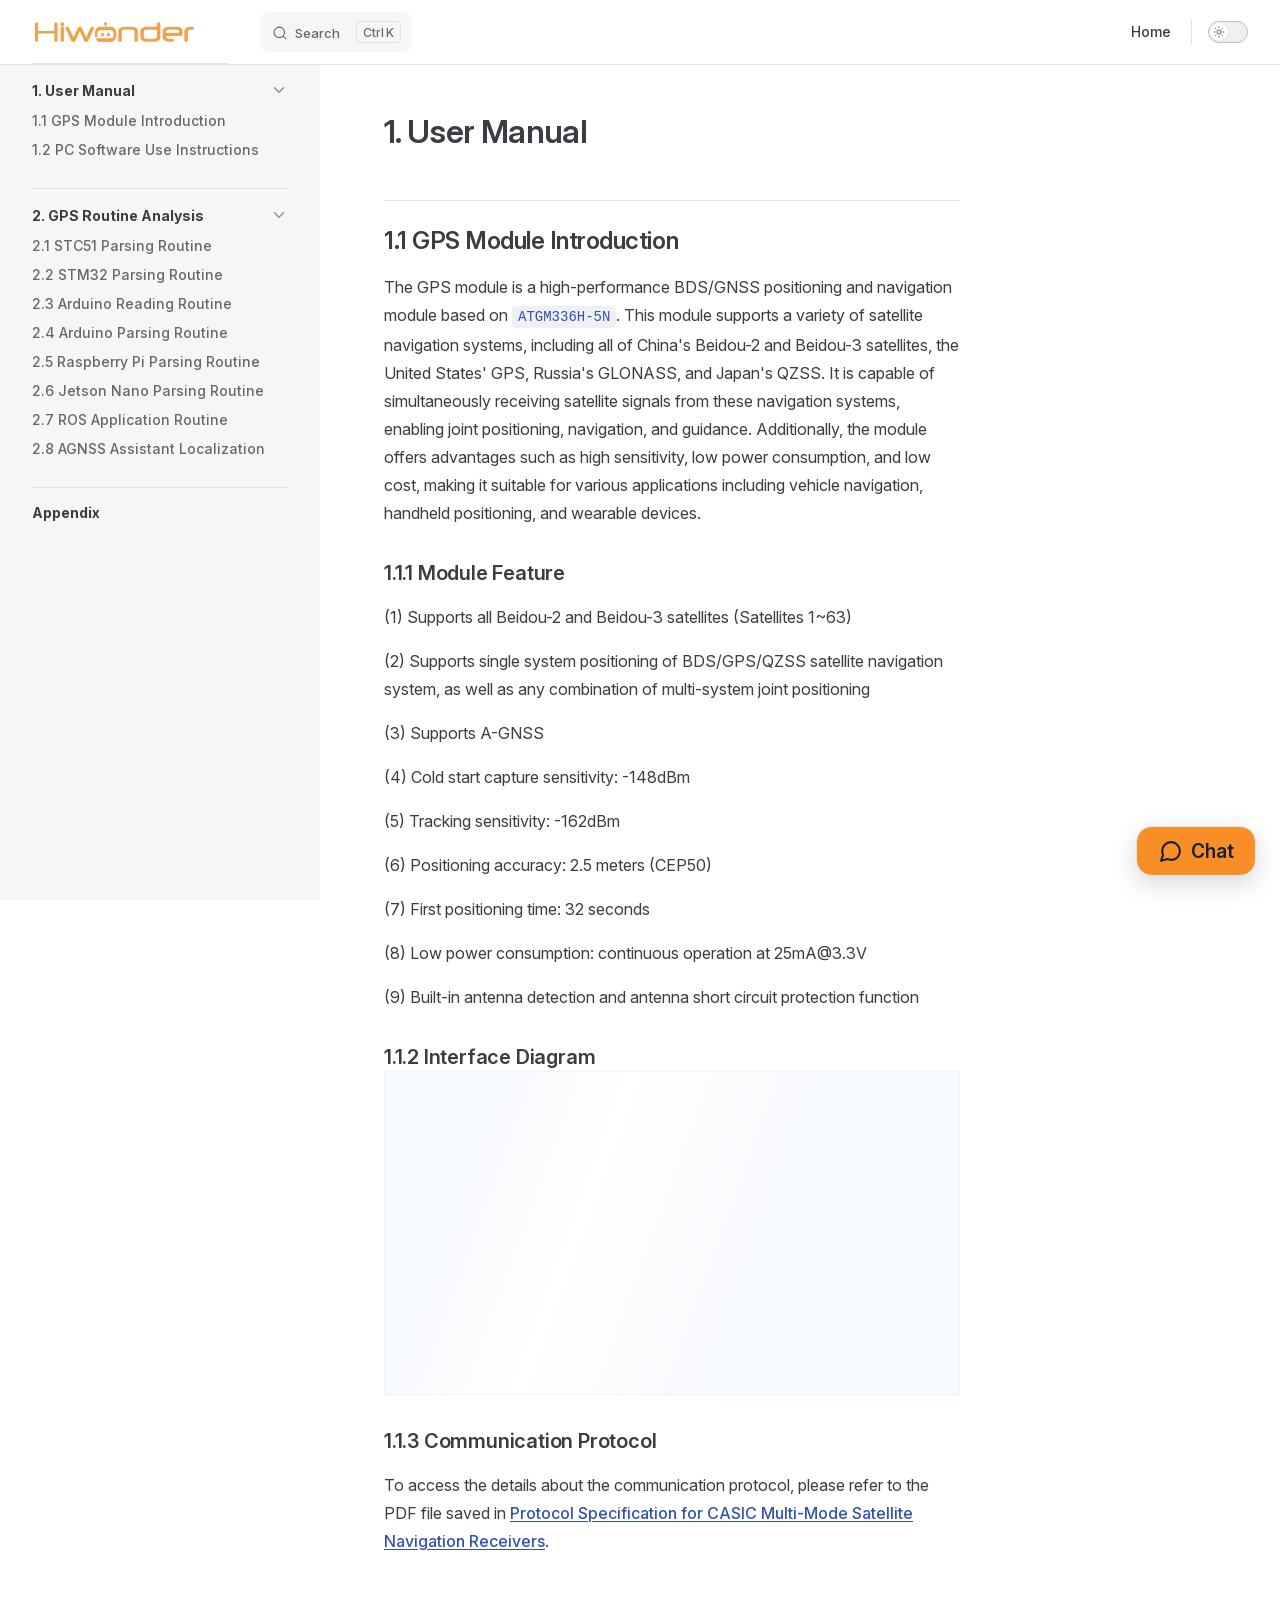
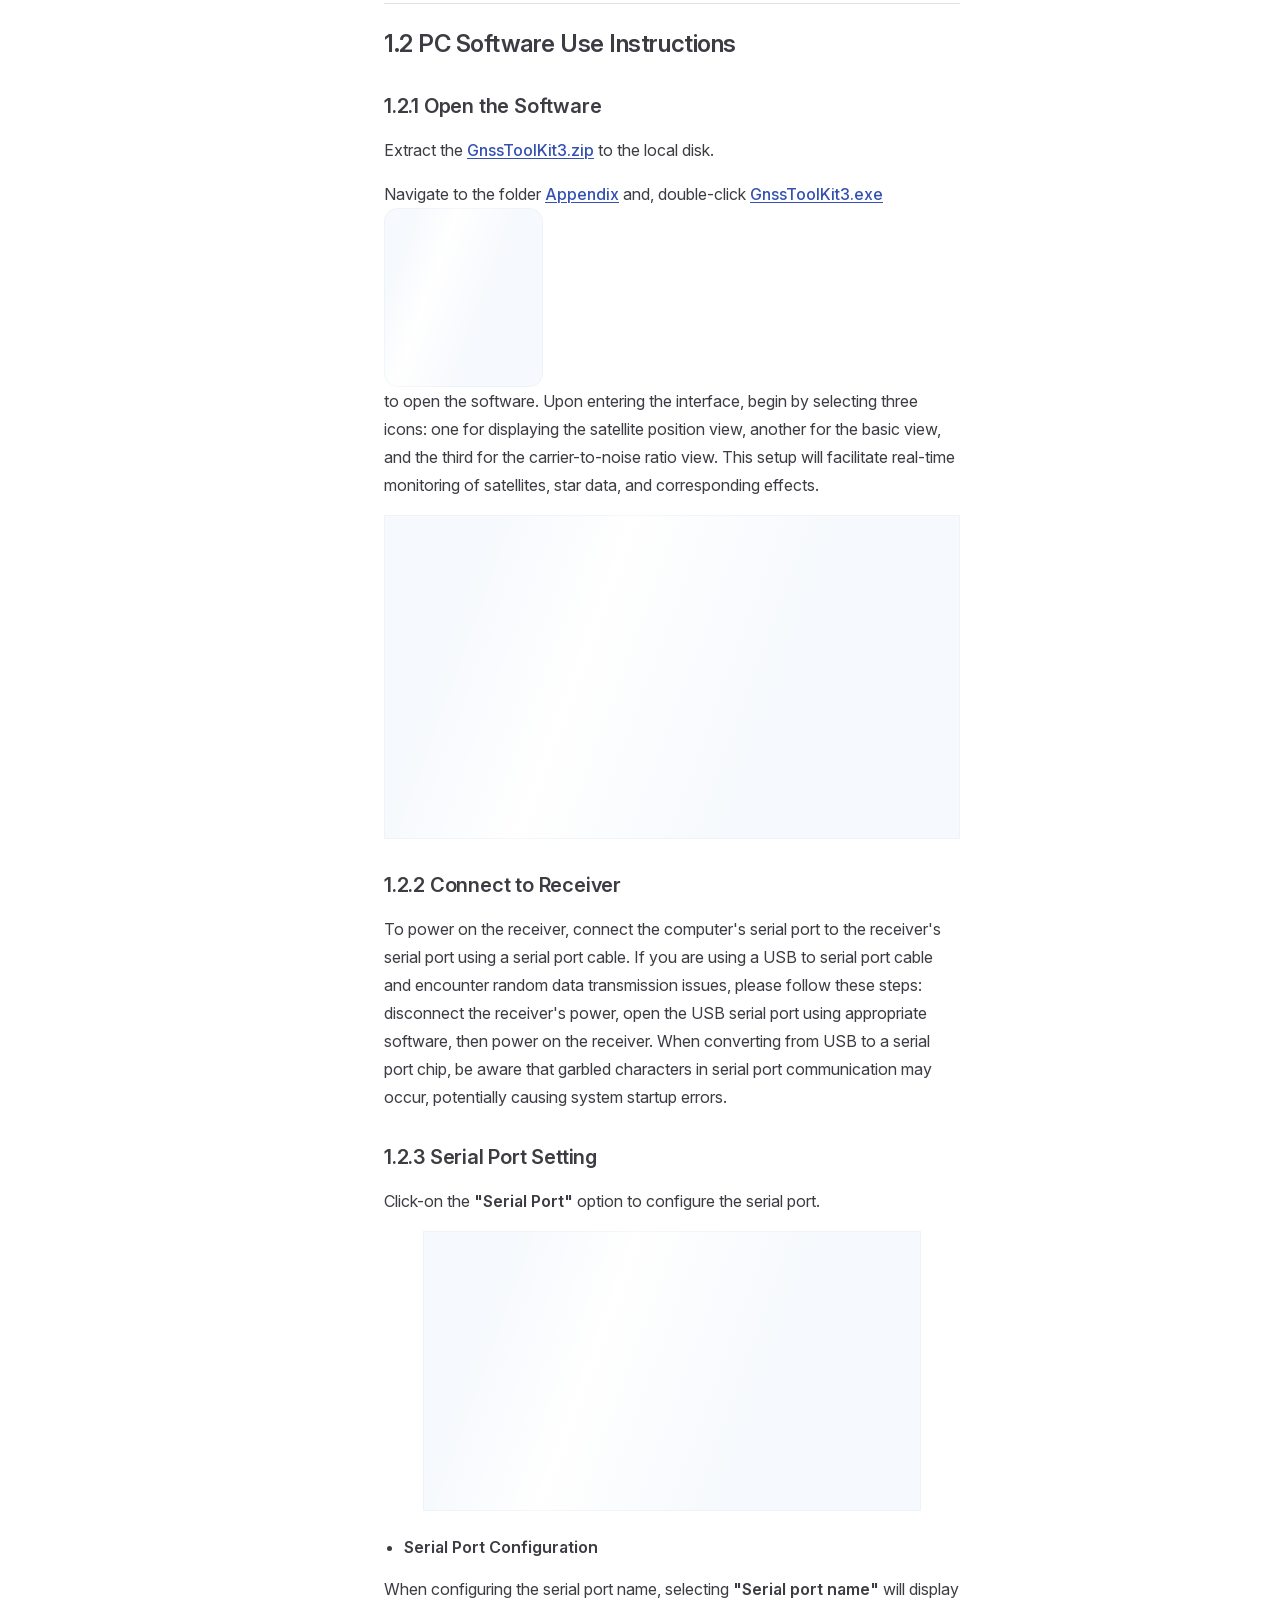
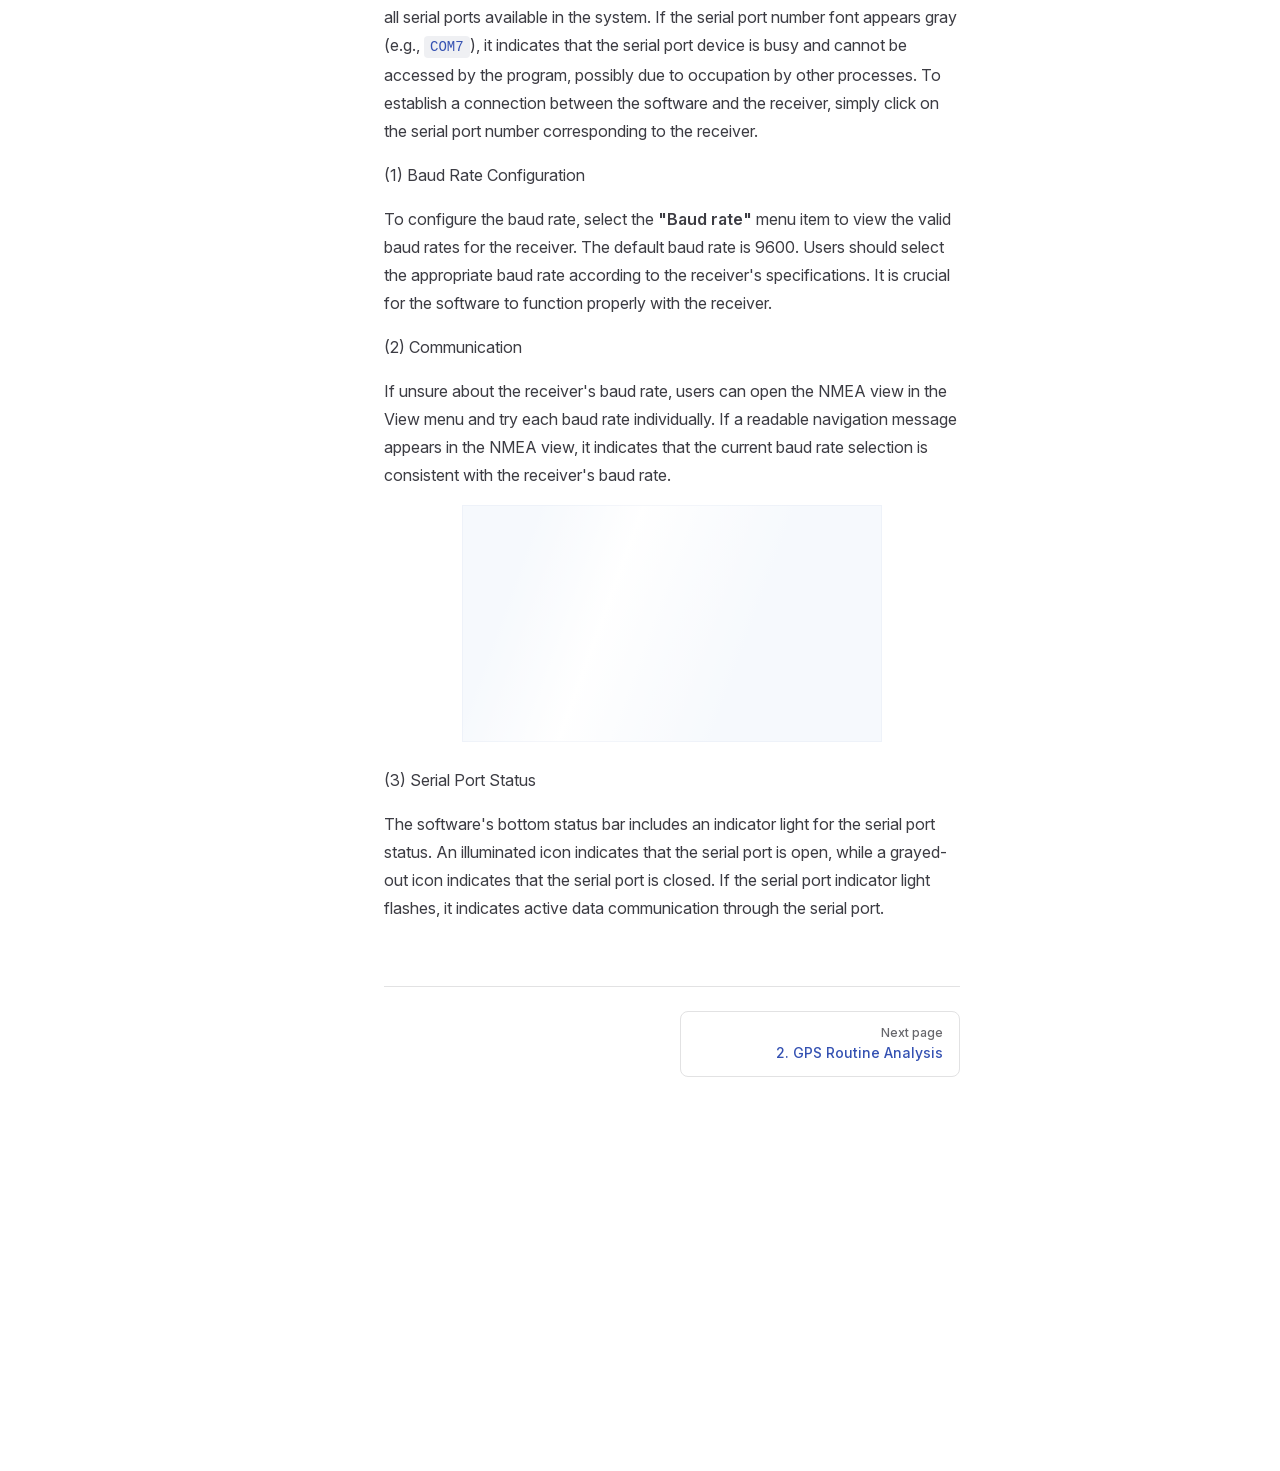
==== commit 7a33ad7d: "内容修改" ====
--- a/projects/GPS-Module/en/latest/index.html
+++ b/projects/GPS-Module/en/latest/index.html
@@ -6,21 +6,21 @@
     <title>GPS Module Documentation</title>
     <meta name="description" content="GPS Module documentation">
     <meta name="generator" content="VitePress v1.6.4">
-    <link rel="preload stylesheet" href="/projects//GPS-Module/en/latest/assets/style.BkwjOgGY.css" as="style">
-    <link rel="preload stylesheet" href="/projects//GPS-Module/en/latest/vp-icons.css" as="style">
+    <link rel="preload stylesheet" href="/projects/GPS-Module/en/latest/assets/style.BEet7CQ5.css" as="style">
+    <link rel="preload stylesheet" href="/projects/GPS-Module/en/latest/vp-icons.css" as="style">
     
-    <script type="module" src="/projects//GPS-Module/en/latest/assets/app.B_sitrhL.js"></script>
-    <link rel="preload" href="/projects//GPS-Module/en/latest/assets/inter-roman-latin.Di8DUHzh.woff2" as="font" type="font/woff2" crossorigin="">
-    <link rel="modulepreload" href="/projects//GPS-Module/en/latest/assets/chunks/theme.WJ1fNyG4.js">
-    <link rel="modulepreload" href="/projects//GPS-Module/en/latest/assets/chunks/framework.TotWtadb.js">
-    <link rel="modulepreload" href="/projects//GPS-Module/en/latest/assets/index.md.BLsY39hc.lean.js">
-    <link rel="icon" href="/projects//GPS-Module/en/latest/favicon.ico">
+    <script type="module" src="/projects/GPS-Module/en/latest/assets/app.BMWUIR-1.js"></script>
+    <link rel="preload" href="/projects/GPS-Module/en/latest/assets/inter-roman-latin.Di8DUHzh.woff2" as="font" type="font/woff2" crossorigin="">
+    <link rel="modulepreload" href="/projects/GPS-Module/en/latest/assets/chunks/theme.DLY-Eoy-.js">
+    <link rel="modulepreload" href="/projects/GPS-Module/en/latest/assets/chunks/framework.Da_1AWg-.js">
+    <link rel="modulepreload" href="/projects/GPS-Module/en/latest/assets/index.md.rhJikcg2.lean.js">
+    <link rel="icon" href="/projects/GPS-Module/en/latest/favicon.ico">
     <script id="check-dark-mode">(()=>{const e=localStorage.getItem("vitepress-theme-appearance")||"auto",a=window.matchMedia("(prefers-color-scheme: dark)").matches;(!e||e==="auto"?a:e==="dark")&&document.documentElement.classList.add("dark")})();</script>
     <script id="check-mac-os">document.documentElement.classList.toggle("mac",/Mac|iPhone|iPod|iPad/i.test(navigator.platform));</script>
   </head>
   <body>
     <div id="app"><!--[--><div class="page-redirect" style="text-align:center;padding:100px 20px;"><p>Redirecting to content page...</p><p><a href="/projects/GPS-Module/en/latest/docs/1.User_Manual.html" target="_self">If you are not redirected automatically, click here</a></p></div><!--[--><!----><!--]--><!----><div class="feedback-widget"><!----><button class="feedback-widget__trigger" type="button" aria-expanded="false" aria-label="Open feedback form"><span class="feedback-widget__icon" aria-hidden="true"><svg viewBox="0 0 24 24" focusable="false"><path d="M21 11.5a8.4 8.4 0 0 1-.9 3.8 8.5 8.5 0 0 1-7.6 4.7 8.4 8.4 0 0 1-3.8-.9L3 21l1.9-5.7A8.4 8.4 0 0 1 4 11.5 8.5 8.5 0 0 1 12.5 3 8.5 8.5 0 0 1 21 11.5Z"></path></svg></span><span>Chat</span></button></div><!--]--></div>
-    <script>window.__VP_HASH_MAP__=JSON.parse("{\"docs_1.user_manual.md\":\"PXVOa6xr\",\"docs_2.gps_routine_analysis.md\":\"C67xiSA3\",\"docs_appendix.md\":\"BU6nS3na\",\"docs_index.md\":\"Dspn9C9n\",\"index.md\":\"BLsY39hc\"}");window.__VP_SITE_DATA__=JSON.parse("{\"lang\":\"en-US\",\"dir\":\"ltr\",\"title\":\"GPS Module Documentation\",\"description\":\"GPS Module documentation\",\"base\":\"/projects//GPS-Module/en/latest/\",\"head\":[],\"router\":{\"prefetchLinks\":true},\"appearance\":true,\"themeConfig\":{\"siteTitle\":false,\"logo\":\"/e-logo.webp\",\"outline\":[2,3],\"search\":{\"provider\":\"local\",\"options\":{\"translations\":{\"button\":{\"buttonText\":\"Search\",\"buttonAriaLabel\":\"Search\"},\"modal\":{\"searchBox\":{\"resetButtonTitle\":\"Clear search query\",\"resetButtonAriaLabel\":\"Clear search query\",\"cancelButtonText\":\"Cancel\",\"cancelButtonAriaLabel\":\"Cancel\"},\"startScreen\":{\"recentSearchTitle\":\"Recent Searches\",\"noRecentSearchText\":\"No recent searches\",\"suggestedQueryTitle\":\"Suggested Queries\"},\"noResultsScreen\":{\"noResultsText\":\"No results found for\",\"suggestedQueryText\":\"You can try searching for\",\"reportMissingResultsText\":\"Have any queries?\",\"reportMissingResultsLinkText\":\"Report here\"},\"footer\":{\"selectText\":\"to select\",\"navigateText\":\"to navigate\",\"closeText\":\"to close\"}}}}},\"nav\":[{\"text\":\"Home\",\"link\":\"https://www.hiwonder.net/\",\"target\":\"_self\"}],\"sidebar\":[{\"text\":\"1. User Manual\",\"link\":\"/docs/1.User_Manual.html\",\"collapsed\":false,\"items\":[{\"text\":\"1.1 GPS Module Introduction\",\"link\":\"/docs/1.User_Manual.html#_1-1-gps-module-introduction\"},{\"text\":\"1.2 PC Software Use Instructions\",\"link\":\"/docs/1.User_Manual.html#_1-2-pc-software-use-instructions\"}]},{\"text\":\"2. GPS Routine Analysis\",\"link\":\"/docs/2.GPS_Routine_Analysis.html\",\"collapsed\":false,\"items\":[{\"text\":\"2.1 STC51 Parsing Routine\",\"link\":\"/docs/2.GPS_Routine_Analysis.html#_2-1-stc51-parsing-routine\"},{\"text\":\"2.2 STM32 Parsing Routine\",\"link\":\"/docs/2.GPS_Routine_Analysis.html#_2-2-stm32-parsing-routine\"},{\"text\":\"2.3 Arduino Reading Routine\",\"link\":\"/docs/2.GPS_Routine_Analysis.html#_2-3-arduino-reading-routine\"},{\"text\":\"2.4 Arduino Parsing Routine\",\"link\":\"/docs/2.GPS_Routine_Analysis.html#_2-4-arduino-parsing-routine\"},{\"text\":\"2.5 Raspberry Pi Parsing Routine\",\"link\":\"/docs/2.GPS_Routine_Analysis.html#_2-5-raspberry-pi-parsing-routine\"},{\"text\":\"2.6 Jetson Nano Parsing Routine\",\"link\":\"/docs/2.GPS_Routine_Analysis.html#_2-6-jetson-nano-parsing-routine\"},{\"text\":\"2.7 ROS Application Routine\",\"link\":\"/docs/2.GPS_Routine_Analysis.html#_2-7-ros-application-routine\"},{\"text\":\"2.8 AGNSS Assistant Localization\",\"link\":\"/docs/2.GPS_Routine_Analysis.html#_2-8-agnss-assistant-localization\"}]},{\"text\":\"Appendix\",\"link\":\"/docs/Appendix.html\",\"collapsed\":false,\"items\":[]}]},\"locales\":{},\"scrollOffset\":134,\"cleanUrls\":false}");</script>
+    <script>window.__VP_HASH_MAP__=JSON.parse("{\"docs_1.user_manual.md\":\"lUizfsJ4\",\"docs_2.gps_routine_analysis.md\":\"DjapAWC1\",\"docs_appendix.md\":\"FqcNvb2K\",\"docs_index.md\":\"Dzv0HMus\",\"index.md\":\"rhJikcg2\"}");window.__VP_SITE_DATA__=JSON.parse("{\"lang\":\"en-US\",\"dir\":\"ltr\",\"title\":\"GPS Module Documentation\",\"description\":\"GPS Module documentation\",\"base\":\"/projects/GPS-Module/en/latest/\",\"head\":[],\"router\":{\"prefetchLinks\":true},\"appearance\":true,\"themeConfig\":{\"siteTitle\":false,\"logo\":\"/e-logo.webp\",\"outline\":[2,3],\"search\":{\"provider\":\"local\",\"options\":{\"translations\":{\"button\":{\"buttonText\":\"Search\",\"buttonAriaLabel\":\"Search\"},\"modal\":{\"searchBox\":{\"resetButtonTitle\":\"Clear search query\",\"resetButtonAriaLabel\":\"Clear search query\",\"cancelButtonText\":\"Cancel\",\"cancelButtonAriaLabel\":\"Cancel\"},\"startScreen\":{\"recentSearchTitle\":\"Recent Searches\",\"noRecentSearchText\":\"No recent searches\",\"suggestedQueryTitle\":\"Suggested Queries\"},\"noResultsScreen\":{\"noResultsText\":\"No results found for\",\"suggestedQueryText\":\"You can try searching for\",\"reportMissingResultsText\":\"Have any queries?\",\"reportMissingResultsLinkText\":\"Report here\"},\"footer\":{\"selectText\":\"to select\",\"navigateText\":\"to navigate\",\"closeText\":\"to close\"}}}}},\"nav\":[{\"text\":\"Home\",\"link\":\"https://www.hiwonder.net/\",\"target\":\"_self\"}],\"sidebar\":[{\"text\":\"1. User Manual\",\"link\":\"/docs/1.User_Manual.html\",\"collapsed\":false,\"items\":[{\"text\":\"1.1 GPS Module Introduction\",\"link\":\"/docs/1.User_Manual.html#_1-1-gps-module-introduction\"},{\"text\":\"1.2 PC Software Use Instructions\",\"link\":\"/docs/1.User_Manual.html#_1-2-pc-software-use-instructions\"}]},{\"text\":\"2. GPS Routine Analysis\",\"link\":\"/docs/2.GPS_Routine_Analysis.html\",\"collapsed\":false,\"items\":[{\"text\":\"2.1 STC51 Parsing Routine\",\"link\":\"/docs/2.GPS_Routine_Analysis.html#_2-1-stc51-parsing-routine\"},{\"text\":\"2.2 STM32 Parsing Routine\",\"link\":\"/docs/2.GPS_Routine_Analysis.html#_2-2-stm32-parsing-routine\"},{\"text\":\"2.3 Arduino Reading Routine\",\"link\":\"/docs/2.GPS_Routine_Analysis.html#_2-3-arduino-reading-routine\"},{\"text\":\"2.4 Arduino Parsing Routine\",\"link\":\"/docs/2.GPS_Routine_Analysis.html#_2-4-arduino-parsing-routine\"},{\"text\":\"2.5 Raspberry Pi Parsing Routine\",\"link\":\"/docs/2.GPS_Routine_Analysis.html#_2-5-raspberry-pi-parsing-routine\"},{\"text\":\"2.6 Jetson Nano Parsing Routine\",\"link\":\"/docs/2.GPS_Routine_Analysis.html#_2-6-jetson-nano-parsing-routine\"},{\"text\":\"2.7 ROS Application Routine\",\"link\":\"/docs/2.GPS_Routine_Analysis.html#_2-7-ros-application-routine\"},{\"text\":\"2.8 AGNSS Assistant Localization\",\"link\":\"/docs/2.GPS_Routine_Analysis.html#_2-8-agnss-assistant-localization\"}]},{\"text\":\"Appendix\",\"link\":\"/docs/Appendix.html\",\"collapsed\":false,\"items\":[]}]},\"locales\":{},\"scrollOffset\":134,\"cleanUrls\":false}");</script>
     
   </body>
 </html>
--- a/projects/GPS-Module/en/latest/assets/style.BEet7CQ5.css
+++ b/projects/GPS-Module/en/latest/assets/style.BEet7CQ5.css
@@ -0,0 +1 @@
+@font-face{font-family:Inter;font-style:normal;font-weight:100 900;font-display:swap;src:url(/projects/GPS-Module/en/latest/assets/inter-roman-cyrillic-ext.BBPuwvHQ.woff2) format("woff2");unicode-range:U+0460-052F,U+1C80-1C88,U+20B4,U+2DE0-2DFF,U+A640-A69F,U+FE2E-FE2F}@font-face{font-family:Inter;font-style:normal;font-weight:100 900;font-display:swap;src:url(/projects/GPS-Module/en/latest/assets/inter-roman-cyrillic.C5lxZ8CY.woff2) format("woff2");unicode-range:U+0301,U+0400-045F,U+0490-0491,U+04B0-04B1,U+2116}@font-face{font-family:Inter;font-style:normal;font-weight:100 900;font-display:swap;src:url(/projects/GPS-Module/en/latest/assets/inter-roman-greek-ext.CqjqNYQ-.woff2) format("woff2");unicode-range:U+1F00-1FFF}@font-face{font-family:Inter;font-style:normal;font-weight:100 900;font-display:swap;src:url(/projects/GPS-Module/en/latest/assets/inter-roman-greek.BBVDIX6e.woff2) format("woff2");unicode-range:U+0370-0377,U+037A-037F,U+0384-038A,U+038C,U+038E-03A1,U+03A3-03FF}@font-face{font-family:Inter;font-style:normal;font-weight:100 900;font-display:swap;src:url(/projects/GPS-Module/en/latest/assets/inter-roman-vietnamese.BjW4sHH5.woff2) format("woff2");unicode-range:U+0102-0103,U+0110-0111,U+0128-0129,U+0168-0169,U+01A0-01A1,U+01AF-01B0,U+0300-0301,U+0303-0304,U+0308-0309,U+0323,U+0329,U+1EA0-1EF9,U+20AB}@font-face{font-family:Inter;font-style:normal;font-weight:100 900;font-display:swap;src:url(/projects/GPS-Module/en/latest/assets/inter-roman-latin-ext.4ZJIpNVo.woff2) format("woff2");unicode-range:U+0100-02AF,U+0304,U+0308,U+0329,U+1E00-1E9F,U+1EF2-1EFF,U+2020,U+20A0-20AB,U+20AD-20C0,U+2113,U+2C60-2C7F,U+A720-A7FF}@font-face{font-family:Inter;font-style:normal;font-weight:100 900;font-display:swap;src:url(/projects/GPS-Module/en/latest/assets/inter-roman-latin.Di8DUHzh.woff2) format("woff2");unicode-range:U+0000-00FF,U+0131,U+0152-0153,U+02BB-02BC,U+02C6,U+02DA,U+02DC,U+0304,U+0308,U+0329,U+2000-206F,U+2074,U+20AC,U+2122,U+2191,U+2193,U+2212,U+2215,U+FEFF,U+FFFD}@font-face{font-family:Inter;font-style:italic;font-weight:100 900;font-display:swap;src:url(/projects/GPS-Module/en/latest/assets/inter-italic-cyrillic-ext.r48I6akx.woff2) format("woff2");unicode-range:U+0460-052F,U+1C80-1C88,U+20B4,U+2DE0-2DFF,U+A640-A69F,U+FE2E-FE2F}@font-face{font-family:Inter;font-style:italic;font-weight:100 900;font-display:swap;src:url(/projects/GPS-Module/en/latest/assets/inter-italic-cyrillic.By2_1cv3.woff2) format("woff2");unicode-range:U+0301,U+0400-045F,U+0490-0491,U+04B0-04B1,U+2116}@font-face{font-family:Inter;font-style:italic;font-weight:100 900;font-display:swap;src:url(/projects/GPS-Module/en/latest/assets/inter-italic-greek-ext.1u6EdAuj.woff2) format("woff2");unicode-range:U+1F00-1FFF}@font-face{font-family:Inter;font-style:italic;font-weight:100 900;font-display:swap;src:url(/projects/GPS-Module/en/latest/assets/inter-italic-greek.DJ8dCoTZ.woff2) format("woff2");unicode-range:U+0370-0377,U+037A-037F,U+0384-038A,U+038C,U+038E-03A1,U+03A3-03FF}@font-face{font-family:Inter;font-style:italic;font-weight:100 900;font-display:swap;src:url(/projects/GPS-Module/en/latest/assets/inter-italic-vietnamese.BSbpV94h.woff2) format("woff2");unicode-range:U+0102-0103,U+0110-0111,U+0128-0129,U+0168-0169,U+01A0-01A1,U+01AF-01B0,U+0300-0301,U+0303-0304,U+0308-0309,U+0323,U+0329,U+1EA0-1EF9,U+20AB}@font-face{font-family:Inter;font-style:italic;font-weight:100 900;font-display:swap;src:url(/projects/GPS-Module/en/latest/assets/inter-italic-latin-ext.CN1xVJS-.woff2) format("woff2");unicode-range:U+0100-02AF,U+0304,U+0308,U+0329,U+1E00-1E9F,U+1EF2-1EFF,U+2020,U+20A0-20AB,U+20AD-20C0,U+2113,U+2C60-2C7F,U+A720-A7FF}@font-face{font-family:Inter;font-style:italic;font-weight:100 900;font-display:swap;src:url(/projects/GPS-Module/en/latest/assets/inter-italic-latin.C2AdPX0b.woff2) format("woff2");unicode-range:U+0000-00FF,U+0131,U+0152-0153,U+02BB-02BC,U+02C6,U+02DA,U+02DC,U+0304,U+0308,U+0329,U+2000-206F,U+2074,U+20AC,U+2122,U+2191,U+2193,U+2212,U+2215,U+FEFF,U+FFFD}@font-face{font-family:Punctuation SC;font-weight:400;src:local("PingFang SC Regular"),local("Noto Sans CJK SC"),local("Microsoft YaHei");unicode-range:U+201C,U+201D,U+2018,U+2019,U+2E3A,U+2014,U+2013,U+2026,U+00B7,U+007E,U+002F}@font-face{font-family:Punctuation SC;font-weight:500;src:local("PingFang SC Medium"),local("Noto Sans CJK SC"),local("Microsoft YaHei");unicode-range:U+201C,U+201D,U+2018,U+2019,U+2E3A,U+2014,U+2013,U+2026,U+00B7,U+007E,U+002F}@font-face{font-family:Punctuation SC;font-weight:600;src:local("PingFang SC Semibold"),local("Noto Sans CJK SC Bold"),local("Microsoft YaHei Bold");unicode-range:U+201C,U+201D,U+2018,U+2019,U+2E3A,U+2014,U+2013,U+2026,U+00B7,U+007E,U+002F}@font-face{font-family:Punctuation SC;font-weight:700;src:local("PingFang SC Semibold"),local("Noto Sans CJK SC Bold"),local("Microsoft YaHei Bold");unicode-range:U+201C,U+201D,U+2018,U+2019,U+2E3A,U+2014,U+2013,U+2026,U+00B7,U+007E,U+002F}:root{--vp-c-white: #ffffff;--vp-c-black: #000000;--vp-c-neutral: var(--vp-c-black);--vp-c-neutral-inverse: var(--vp-c-white)}.dark{--vp-c-neutral: var(--vp-c-white);--vp-c-neutral-inverse: var(--vp-c-black)}:root{--vp-c-gray-1: #dddde3;--vp-c-gray-2: #e4e4e9;--vp-c-gray-3: #ebebef;--vp-c-gray-soft: rgba(142, 150, 170, .14);--vp-c-indigo-1: #3451b2;--vp-c-indigo-2: #3a5ccc;--vp-c-indigo-3: #5672cd;--vp-c-indigo-soft: rgba(100, 108, 255, .14);--vp-c-purple-1: #6f42c1;--vp-c-purple-2: #7e4cc9;--vp-c-purple-3: #8e5cd9;--vp-c-purple-soft: rgba(159, 122, 234, .14);--vp-c-green-1: #18794e;--vp-c-green-2: #299764;--vp-c-green-3: #30a46c;--vp-c-green-soft: rgba(16, 185, 129, .14);--vp-c-yellow-1: #915930;--vp-c-yellow-2: #946300;--vp-c-yellow-3: #9f6a00;--vp-c-yellow-soft: rgba(234, 179, 8, .14);--vp-c-red-1: #b8272c;--vp-c-red-2: #d5393e;--vp-c-red-3: #e0575b;--vp-c-red-soft: rgba(244, 63, 94, .14);--vp-c-sponsor: #db2777}.dark{--vp-c-gray-1: #515c67;--vp-c-gray-2: #414853;--vp-c-gray-3: #32363f;--vp-c-gray-soft: rgba(101, 117, 133, .16);--vp-c-indigo-1: #a8b1ff;--vp-c-indigo-2: #5c73e7;--vp-c-indigo-3: #3e63dd;--vp-c-indigo-soft: rgba(100, 108, 255, .16);--vp-c-purple-1: #c8abfa;--vp-c-purple-2: #a879e6;--vp-c-purple-3: #8e5cd9;--vp-c-purple-soft: rgba(159, 122, 234, .16);--vp-c-green-1: #3dd68c;--vp-c-green-2: #30a46c;--vp-c-green-3: #298459;--vp-c-green-soft: rgba(16, 185, 129, .16);--vp-c-yellow-1: #f9b44e;--vp-c-yellow-2: #da8b17;--vp-c-yellow-3: #a46a0a;--vp-c-yellow-soft: rgba(234, 179, 8, .16);--vp-c-red-1: #f66f81;--vp-c-red-2: #f14158;--vp-c-red-3: #b62a3c;--vp-c-red-soft: rgba(244, 63, 94, .16)}:root{--vp-c-bg: #ffffff;--vp-c-bg-alt: #f6f6f7;--vp-c-bg-elv: #ffffff;--vp-c-bg-soft: #f6f6f7}.dark{--vp-c-bg: #1b1b1f;--vp-c-bg-alt: #161618;--vp-c-bg-elv: #202127;--vp-c-bg-soft: #202127}:root{--vp-c-border: #c2c2c4;--vp-c-divider: #e2e2e3;--vp-c-gutter: #e2e2e3}.dark{--vp-c-border: #3c3f44;--vp-c-divider: #2e2e32;--vp-c-gutter: #000000}:root{--vp-c-text-1: #3c3c43;--vp-c-text-2: #67676c;--vp-c-text-3: #929295}.dark{--vp-c-text-1: #dfdfd6;--vp-c-text-2: #98989f;--vp-c-text-3: #6a6a71}:root{--vp-c-default-1: var(--vp-c-gray-1);--vp-c-default-2: var(--vp-c-gray-2);--vp-c-default-3: var(--vp-c-gray-3);--vp-c-default-soft: var(--vp-c-gray-soft);--vp-c-brand-1: var(--vp-c-indigo-1);--vp-c-brand-2: var(--vp-c-indigo-2);--vp-c-brand-3: var(--vp-c-indigo-3);--vp-c-brand-soft: var(--vp-c-indigo-soft);--vp-c-brand: var(--vp-c-brand-1);--vp-c-tip-1: var(--vp-c-brand-1);--vp-c-tip-2: var(--vp-c-brand-2);--vp-c-tip-3: var(--vp-c-brand-3);--vp-c-tip-soft: var(--vp-c-brand-soft);--vp-c-note-1: var(--vp-c-brand-1);--vp-c-note-2: var(--vp-c-brand-2);--vp-c-note-3: var(--vp-c-brand-3);--vp-c-note-soft: var(--vp-c-brand-soft);--vp-c-success-1: var(--vp-c-green-1);--vp-c-success-2: var(--vp-c-green-2);--vp-c-success-3: var(--vp-c-green-3);--vp-c-success-soft: var(--vp-c-green-soft);--vp-c-important-1: var(--vp-c-purple-1);--vp-c-important-2: var(--vp-c-purple-2);--vp-c-important-3: var(--vp-c-purple-3);--vp-c-important-soft: var(--vp-c-purple-soft);--vp-c-warning-1: var(--vp-c-yellow-1);--vp-c-warning-2: var(--vp-c-yellow-2);--vp-c-warning-3: var(--vp-c-yellow-3);--vp-c-warning-soft: var(--vp-c-yellow-soft);--vp-c-danger-1: var(--vp-c-red-1);--vp-c-danger-2: var(--vp-c-red-2);--vp-c-danger-3: var(--vp-c-red-3);--vp-c-danger-soft: var(--vp-c-red-soft);--vp-c-caution-1: var(--vp-c-red-1);--vp-c-caution-2: var(--vp-c-red-2);--vp-c-caution-3: var(--vp-c-red-3);--vp-c-caution-soft: var(--vp-c-red-soft)}:root{--vp-font-family-base: "Inter", ui-sans-serif, system-ui, sans-serif, "Apple Color Emoji", "Segoe UI Emoji", "Segoe UI Symbol", "Noto Color Emoji";--vp-font-family-mono: ui-monospace, "Menlo", "Monaco", "Consolas", "Liberation Mono", "Courier New", monospace;font-optical-sizing:auto}:root:where(:lang(zh)){--vp-font-family-base: "Punctuation SC", "Inter", ui-sans-serif, system-ui, sans-serif, "Apple Color Emoji", "Segoe UI Emoji", "Segoe UI Symbol", "Noto Color Emoji"}:root{--vp-shadow-1: 0 1px 2px rgba(0, 0, 0, .04), 0 1px 2px rgba(0, 0, 0, .06);--vp-shadow-2: 0 3px 12px rgba(0, 0, 0, .07), 0 1px 4px rgba(0, 0, 0, .07);--vp-shadow-3: 0 12px 32px rgba(0, 0, 0, .1), 0 2px 6px rgba(0, 0, 0, .08);--vp-shadow-4: 0 14px 44px rgba(0, 0, 0, .12), 0 3px 9px rgba(0, 0, 0, .12);--vp-shadow-5: 0 18px 56px rgba(0, 0, 0, .16), 0 4px 12px rgba(0, 0, 0, .16)}:root{--vp-z-index-footer: 10;--vp-z-index-local-nav: 20;--vp-z-index-nav: 30;--vp-z-index-layout-top: 40;--vp-z-index-backdrop: 50;--vp-z-index-sidebar: 60}@media (min-width: 960px){:root{--vp-z-index-sidebar: 25}}:root{--vp-layout-max-width: 1440px}:root{--vp-header-anchor-symbol: "#"}:root{--vp-code-line-height: 1.7;--vp-code-font-size: .875em;--vp-code-color: var(--vp-c-brand-1);--vp-code-link-color: var(--vp-c-brand-1);--vp-code-link-hover-color: var(--vp-c-brand-2);--vp-code-bg: var(--vp-c-default-soft);--vp-code-block-color: var(--vp-c-text-2);--vp-code-block-bg: var(--vp-c-bg-alt);--vp-code-block-divider-color: var(--vp-c-gutter);--vp-code-lang-color: var(--vp-c-text-3);--vp-code-line-highlight-color: var(--vp-c-default-soft);--vp-code-line-number-color: var(--vp-c-text-3);--vp-code-line-diff-add-color: var(--vp-c-success-soft);--vp-code-line-diff-add-symbol-color: var(--vp-c-success-1);--vp-code-line-diff-remove-color: var(--vp-c-danger-soft);--vp-code-line-diff-remove-symbol-color: var(--vp-c-danger-1);--vp-code-line-warning-color: var(--vp-c-warning-soft);--vp-code-line-error-color: var(--vp-c-danger-soft);--vp-code-copy-code-border-color: var(--vp-c-divider);--vp-code-copy-code-bg: var(--vp-c-bg-soft);--vp-code-copy-code-hover-border-color: var(--vp-c-divider);--vp-code-copy-code-hover-bg: var(--vp-c-bg);--vp-code-copy-code-active-text: var(--vp-c-text-2);--vp-code-copy-copied-text-content: "Copied";--vp-code-tab-divider: var(--vp-code-block-divider-color);--vp-code-tab-text-color: var(--vp-c-text-2);--vp-code-tab-bg: var(--vp-code-block-bg);--vp-code-tab-hover-text-color: var(--vp-c-text-1);--vp-code-tab-active-text-color: var(--vp-c-text-1);--vp-code-tab-active-bar-color: var(--vp-c-brand-1)}:lang(es),:lang(pt){--vp-code-copy-copied-text-content: "Copiado"}:lang(fa){--vp-code-copy-copied-text-content: "کپی شد"}:lang(ko){--vp-code-copy-copied-text-content: "복사됨"}:lang(ru){--vp-code-copy-copied-text-content: "Скопировано"}:lang(zh){--vp-code-copy-copied-text-content: "已复制"}:root{--vp-button-brand-border: transparent;--vp-button-brand-text: var(--vp-c-white);--vp-button-brand-bg: var(--vp-c-brand-3);--vp-button-brand-hover-border: transparent;--vp-button-brand-hover-text: var(--vp-c-white);--vp-button-brand-hover-bg: var(--vp-c-brand-2);--vp-button-brand-active-border: transparent;--vp-button-brand-active-text: var(--vp-c-white);--vp-button-brand-active-bg: var(--vp-c-brand-1);--vp-button-alt-border: transparent;--vp-button-alt-text: var(--vp-c-text-1);--vp-button-alt-bg: var(--vp-c-default-3);--vp-button-alt-hover-border: transparent;--vp-button-alt-hover-text: var(--vp-c-text-1);--vp-button-alt-hover-bg: var(--vp-c-default-2);--vp-button-alt-active-border: transparent;--vp-button-alt-active-text: var(--vp-c-text-1);--vp-button-alt-active-bg: var(--vp-c-default-1);--vp-button-sponsor-border: var(--vp-c-text-2);--vp-button-sponsor-text: var(--vp-c-text-2);--vp-button-sponsor-bg: transparent;--vp-button-sponsor-hover-border: var(--vp-c-sponsor);--vp-button-sponsor-hover-text: var(--vp-c-sponsor);--vp-button-sponsor-hover-bg: transparent;--vp-button-sponsor-active-border: var(--vp-c-sponsor);--vp-button-sponsor-active-text: var(--vp-c-sponsor);--vp-button-sponsor-active-bg: transparent}:root{--vp-custom-block-font-size: 14px;--vp-custom-block-code-font-size: 13px;--vp-custom-block-info-border: transparent;--vp-custom-block-info-text: var(--vp-c-text-1);--vp-custom-block-info-bg: var(--vp-c-default-soft);--vp-custom-block-info-code-bg: var(--vp-c-default-soft);--vp-custom-block-note-border: transparent;--vp-custom-block-note-text: var(--vp-c-text-1);--vp-custom-block-note-bg: var(--vp-c-default-soft);--vp-custom-block-note-code-bg: var(--vp-c-default-soft);--vp-custom-block-tip-border: transparent;--vp-custom-block-tip-text: var(--vp-c-text-1);--vp-custom-block-tip-bg: var(--vp-c-tip-soft);--vp-custom-block-tip-code-bg: var(--vp-c-tip-soft);--vp-custom-block-important-border: transparent;--vp-custom-block-important-text: var(--vp-c-text-1);--vp-custom-block-important-bg: var(--vp-c-important-soft);--vp-custom-block-important-code-bg: var(--vp-c-important-soft);--vp-custom-block-warning-border: transparent;--vp-custom-block-warning-text: var(--vp-c-text-1);--vp-custom-block-warning-bg: var(--vp-c-warning-soft);--vp-custom-block-warning-code-bg: var(--vp-c-warning-soft);--vp-custom-block-danger-border: transparent;--vp-custom-block-danger-text: var(--vp-c-text-1);--vp-custom-block-danger-bg: var(--vp-c-danger-soft);--vp-custom-block-danger-code-bg: var(--vp-c-danger-soft);--vp-custom-block-caution-border: transparent;--vp-custom-block-caution-text: var(--vp-c-text-1);--vp-custom-block-caution-bg: var(--vp-c-caution-soft);--vp-custom-block-caution-code-bg: var(--vp-c-caution-soft);--vp-custom-block-details-border: var(--vp-custom-block-info-border);--vp-custom-block-details-text: var(--vp-custom-block-info-text);--vp-custom-block-details-bg: var(--vp-custom-block-info-bg);--vp-custom-block-details-code-bg: var(--vp-custom-block-info-code-bg)}:root{--vp-input-border-color: var(--vp-c-border);--vp-input-bg-color: var(--vp-c-bg-alt);--vp-input-switch-bg-color: var(--vp-c-default-soft)}:root{--vp-nav-height: 64px;--vp-nav-bg-color: var(--vp-c-bg);--vp-nav-screen-bg-color: var(--vp-c-bg);--vp-nav-logo-height: 24px}.hide-nav{--vp-nav-height: 0px}.hide-nav .VPSidebar{--vp-nav-height: 22px}:root{--vp-local-nav-bg-color: var(--vp-c-bg)}:root{--vp-sidebar-width: 272px;--vp-sidebar-bg-color: var(--vp-c-bg-alt)}:root{--vp-backdrop-bg-color: rgba(0, 0, 0, .6)}:root{--vp-home-hero-name-color: var(--vp-c-brand-1);--vp-home-hero-name-background: transparent;--vp-home-hero-image-background-image: none;--vp-home-hero-image-filter: none}:root{--vp-badge-info-border: transparent;--vp-badge-info-text: var(--vp-c-text-2);--vp-badge-info-bg: var(--vp-c-default-soft);--vp-badge-tip-border: transparent;--vp-badge-tip-text: var(--vp-c-tip-1);--vp-badge-tip-bg: var(--vp-c-tip-soft);--vp-badge-warning-border: transparent;--vp-badge-warning-text: var(--vp-c-warning-1);--vp-badge-warning-bg: var(--vp-c-warning-soft);--vp-badge-danger-border: transparent;--vp-badge-danger-text: var(--vp-c-danger-1);--vp-badge-danger-bg: var(--vp-c-danger-soft)}:root{--vp-carbon-ads-text-color: var(--vp-c-text-1);--vp-carbon-ads-poweredby-color: var(--vp-c-text-2);--vp-carbon-ads-bg-color: var(--vp-c-bg-soft);--vp-carbon-ads-hover-text-color: var(--vp-c-brand-1);--vp-carbon-ads-hover-poweredby-color: var(--vp-c-text-1)}:root{--vp-local-search-bg: var(--vp-c-bg);--vp-local-search-result-bg: var(--vp-c-bg);--vp-local-search-result-border: var(--vp-c-divider);--vp-local-search-result-selected-bg: var(--vp-c-bg);--vp-local-search-result-selected-border: var(--vp-c-brand-1);--vp-local-search-highlight-bg: var(--vp-c-brand-1);--vp-local-search-highlight-text: var(--vp-c-neutral-inverse)}@media (prefers-reduced-motion: reduce){*,:before,:after{animation-delay:-1ms!important;animation-duration:1ms!important;animation-iteration-count:1!important;background-attachment:initial!important;scroll-behavior:auto!important;transition-duration:0s!important;transition-delay:0s!important}}*,:before,:after{box-sizing:border-box}html{line-height:1.4;font-size:16px;-webkit-text-size-adjust:100%}html.dark{color-scheme:dark}body{margin:0;width:100%;min-width:320px;min-height:100vh;line-height:24px;font-family:var(--vp-font-family-base);font-size:16px;font-weight:400;color:var(--vp-c-text-1);background-color:var(--vp-c-bg);font-synthesis:style;text-rendering:optimizeLegibility;-webkit-font-smoothing:antialiased;-moz-osx-font-smoothing:grayscale}main{display:block}h1,h2,h3,h4,h5,h6{margin:0;line-height:24px;font-size:16px;font-weight:400}p{margin:0}strong,b{font-weight:600}a,area,button,[role=button],input,label,select,summary,textarea{touch-action:manipulation}a{color:inherit;text-decoration:inherit}ol,ul{list-style:none;margin:0;padding:0}blockquote{margin:0}pre,code,kbd,samp{font-family:var(--vp-font-family-mono)}img,svg,video,canvas,audio,iframe,embed,object{display:block}figure{margin:0}img,video{max-width:100%;height:auto}button,input,optgroup,select,textarea{border:0;padding:0;line-height:inherit;color:inherit}button{padding:0;font-family:inherit;background-color:transparent;background-image:none}button:enabled,[role=button]:enabled{cursor:pointer}button:focus,button:focus-visible{outline:1px dotted;outline:4px auto -webkit-focus-ring-color}button:focus:not(:focus-visible){outline:none!important}input:focus,textarea:focus,select:focus{outline:none}table{border-collapse:collapse}input{background-color:transparent}input:-ms-input-placeholder,textarea:-ms-input-placeholder{color:var(--vp-c-text-3)}input::-ms-input-placeholder,textarea::-ms-input-placeholder{color:var(--vp-c-text-3)}input::placeholder,textarea::placeholder{color:var(--vp-c-text-3)}input::-webkit-outer-spin-button,input::-webkit-inner-spin-button{-webkit-appearance:none;margin:0}input[type=number]{-moz-appearance:textfield}textarea{resize:vertical}select{-webkit-appearance:none}fieldset{margin:0;padding:0}h1,h2,h3,h4,h5,h6,li,p{overflow-wrap:break-word}vite-error-overlay{z-index:9999}mjx-container{overflow-x:auto}mjx-container>svg{display:inline-block;margin:auto}[class^=vpi-],[class*=" vpi-"],.vp-icon{width:1em;height:1em}[class^=vpi-].bg,[class*=" vpi-"].bg,.vp-icon.bg{background-size:100% 100%;background-color:transparent}[class^=vpi-]:not(.bg),[class*=" vpi-"]:not(.bg),.vp-icon:not(.bg){-webkit-mask:var(--icon) no-repeat;mask:var(--icon) no-repeat;-webkit-mask-size:100% 100%;mask-size:100% 100%;background-color:currentColor;color:inherit}.vpi-align-left{--icon: url("data:image/svg+xml,%3Csvg xmlns='http://www.w3.org/2000/svg' fill='none' stroke='currentColor' stroke-linecap='round' stroke-linejoin='round' stroke-width='2' viewBox='0 0 24 24'%3E%3Cpath d='M21 6H3M15 12H3M17 18H3'/%3E%3C/svg%3E")}.vpi-arrow-right,.vpi-arrow-down,.vpi-arrow-left,.vpi-arrow-up{--icon: url("data:image/svg+xml,%3Csvg xmlns='http://www.w3.org/2000/svg' fill='none' stroke='currentColor' stroke-linecap='round' stroke-linejoin='round' stroke-width='2' viewBox='0 0 24 24'%3E%3Cpath d='M5 12h14M12 5l7 7-7 7'/%3E%3C/svg%3E")}.vpi-chevron-right,.vpi-chevron-down,.vpi-chevron-left,.vpi-chevron-up{--icon: url("data:image/svg+xml,%3Csvg xmlns='http://www.w3.org/2000/svg' fill='none' stroke='currentColor' stroke-linecap='round' stroke-linejoin='round' stroke-width='2' viewBox='0 0 24 24'%3E%3Cpath d='m9 18 6-6-6-6'/%3E%3C/svg%3E")}.vpi-chevron-down,.vpi-arrow-down{transform:rotate(90deg)}.vpi-chevron-left,.vpi-arrow-left{transform:rotate(180deg)}.vpi-chevron-up,.vpi-arrow-up{transform:rotate(-90deg)}.vpi-square-pen{--icon: url("data:image/svg+xml,%3Csvg xmlns='http://www.w3.org/2000/svg' fill='none' stroke='currentColor' stroke-linecap='round' stroke-linejoin='round' stroke-width='2' viewBox='0 0 24 24'%3E%3Cpath d='M12 3H5a2 2 0 0 0-2 2v14a2 2 0 0 0 2 2h14a2 2 0 0 0 2-2v-7'/%3E%3Cpath d='M18.375 2.625a2.121 2.121 0 1 1 3 3L12 15l-4 1 1-4Z'/%3E%3C/svg%3E")}.vpi-plus{--icon: url("data:image/svg+xml,%3Csvg xmlns='http://www.w3.org/2000/svg' fill='none' stroke='currentColor' stroke-linecap='round' stroke-linejoin='round' stroke-width='2' viewBox='0 0 24 24'%3E%3Cpath d='M5 12h14M12 5v14'/%3E%3C/svg%3E")}.vpi-sun{--icon: url("data:image/svg+xml,%3Csvg xmlns='http://www.w3.org/2000/svg' fill='none' stroke='currentColor' stroke-linecap='round' stroke-linejoin='round' stroke-width='2' viewBox='0 0 24 24'%3E%3Ccircle cx='12' cy='12' r='4'/%3E%3Cpath d='M12 2v2M12 20v2M4.93 4.93l1.41 1.41M17.66 17.66l1.41 1.41M2 12h2M20 12h2M6.34 17.66l-1.41 1.41M19.07 4.93l-1.41 1.41'/%3E%3C/svg%3E")}.vpi-moon{--icon: url("data:image/svg+xml,%3Csvg xmlns='http://www.w3.org/2000/svg' fill='none' stroke='currentColor' stroke-linecap='round' stroke-linejoin='round' stroke-width='2' viewBox='0 0 24 24'%3E%3Cpath d='M12 3a6 6 0 0 0 9 9 9 9 0 1 1-9-9Z'/%3E%3C/svg%3E")}.vpi-more-horizontal{--icon: url("data:image/svg+xml,%3Csvg xmlns='http://www.w3.org/2000/svg' fill='none' stroke='currentColor' stroke-linecap='round' stroke-linejoin='round' stroke-width='2' viewBox='0 0 24 24'%3E%3Ccircle cx='12' cy='12' r='1'/%3E%3Ccircle cx='19' cy='12' r='1'/%3E%3Ccircle cx='5' cy='12' r='1'/%3E%3C/svg%3E")}.vpi-languages{--icon: url("data:image/svg+xml,%3Csvg xmlns='http://www.w3.org/2000/svg' fill='none' stroke='currentColor' stroke-linecap='round' stroke-linejoin='round' stroke-width='2' viewBox='0 0 24 24'%3E%3Cpath d='m5 8 6 6M4 14l6-6 2-3M2 5h12M7 2h1M22 22l-5-10-5 10M14 18h6'/%3E%3C/svg%3E")}.vpi-heart{--icon: url("data:image/svg+xml,%3Csvg xmlns='http://www.w3.org/2000/svg' fill='none' stroke='currentColor' stroke-linecap='round' stroke-linejoin='round' stroke-width='2' viewBox='0 0 24 24'%3E%3Cpath d='M19 14c1.49-1.46 3-3.21 3-5.5A5.5 5.5 0 0 0 16.5 3c-1.76 0-3 .5-4.5 2-1.5-1.5-2.74-2-4.5-2A5.5 5.5 0 0 0 2 8.5c0 2.3 1.5 4.05 3 5.5l7 7Z'/%3E%3C/svg%3E")}.vpi-search{--icon: url("data:image/svg+xml,%3Csvg xmlns='http://www.w3.org/2000/svg' fill='none' stroke='currentColor' stroke-linecap='round' stroke-linejoin='round' stroke-width='2' viewBox='0 0 24 24'%3E%3Ccircle cx='11' cy='11' r='8'/%3E%3Cpath d='m21 21-4.3-4.3'/%3E%3C/svg%3E")}.vpi-layout-list{--icon: url("data:image/svg+xml,%3Csvg xmlns='http://www.w3.org/2000/svg' fill='none' stroke='currentColor' stroke-linecap='round' stroke-linejoin='round' stroke-width='2' viewBox='0 0 24 24'%3E%3Crect width='7' height='7' x='3' y='3' rx='1'/%3E%3Crect width='7' height='7' x='3' y='14' rx='1'/%3E%3Cpath d='M14 4h7M14 9h7M14 15h7M14 20h7'/%3E%3C/svg%3E")}.vpi-delete{--icon: url("data:image/svg+xml,%3Csvg xmlns='http://www.w3.org/2000/svg' fill='none' stroke='currentColor' stroke-linecap='round' stroke-linejoin='round' stroke-width='2' viewBox='0 0 24 24'%3E%3Cpath d='M20 5H9l-7 7 7 7h11a2 2 0 0 0 2-2V7a2 2 0 0 0-2-2ZM18 9l-6 6M12 9l6 6'/%3E%3C/svg%3E")}.vpi-corner-down-left{--icon: url("data:image/svg+xml,%3Csvg xmlns='http://www.w3.org/2000/svg' fill='none' stroke='currentColor' stroke-linecap='round' stroke-linejoin='round' stroke-width='2' viewBox='0 0 24 24'%3E%3Cpath d='m9 10-5 5 5 5'/%3E%3Cpath d='M20 4v7a4 4 0 0 1-4 4H4'/%3E%3C/svg%3E")}:root{--vp-icon-copy: url("data:image/svg+xml,%3Csvg xmlns='http://www.w3.org/2000/svg' fill='none' stroke='rgba(128,128,128,1)' stroke-linecap='round' stroke-linejoin='round' stroke-width='2' viewBox='0 0 24 24'%3E%3Crect width='8' height='4' x='8' y='2' rx='1' ry='1'/%3E%3Cpath d='M16 4h2a2 2 0 0 1 2 2v14a2 2 0 0 1-2 2H6a2 2 0 0 1-2-2V6a2 2 0 0 1 2-2h2'/%3E%3C/svg%3E");--vp-icon-copied: url("data:image/svg+xml,%3Csvg xmlns='http://www.w3.org/2000/svg' fill='none' stroke='rgba(128,128,128,1)' stroke-linecap='round' stroke-linejoin='round' stroke-width='2' viewBox='0 0 24 24'%3E%3Crect width='8' height='4' x='8' y='2' rx='1' ry='1'/%3E%3Cpath d='M16 4h2a2 2 0 0 1 2 2v14a2 2 0 0 1-2 2H6a2 2 0 0 1-2-2V6a2 2 0 0 1 2-2h2'/%3E%3Cpath d='m9 14 2 2 4-4'/%3E%3C/svg%3E")}.visually-hidden{position:absolute;width:1px;height:1px;white-space:nowrap;clip:rect(0 0 0 0);clip-path:inset(50%);overflow:hidden}.custom-block{border:1px solid transparent;border-radius:8px;padding:16px 16px 8px;line-height:24px;font-size:var(--vp-custom-block-font-size);color:var(--vp-c-text-2)}.custom-block.info{border-color:var(--vp-custom-block-info-border);color:var(--vp-custom-block-info-text);background-color:var(--vp-custom-block-info-bg)}.custom-block.info a,.custom-block.info code{color:var(--vp-c-brand-1)}.custom-block.info a:hover,.custom-block.info a:hover>code{color:var(--vp-c-brand-2)}.custom-block.info code{background-color:var(--vp-custom-block-info-code-bg)}.custom-block.note{border-color:var(--vp-custom-block-note-border);color:var(--vp-custom-block-note-text);background-color:var(--vp-custom-block-note-bg)}.custom-block.note a,.custom-block.note code{color:var(--vp-c-brand-1)}.custom-block.note a:hover,.custom-block.note a:hover>code{color:var(--vp-c-brand-2)}.custom-block.note code{background-color:var(--vp-custom-block-note-code-bg)}.custom-block.tip{border-color:var(--vp-custom-block-tip-border);color:var(--vp-custom-block-tip-text);background-color:var(--vp-custom-block-tip-bg)}.custom-block.tip a,.custom-block.tip code{color:var(--vp-c-tip-1)}.custom-block.tip a:hover,.custom-block.tip a:hover>code{color:var(--vp-c-tip-2)}.custom-block.tip code{background-color:var(--vp-custom-block-tip-code-bg)}.custom-block.important{border-color:var(--vp-custom-block-important-border);color:var(--vp-custom-block-important-text);background-color:var(--vp-custom-block-important-bg)}.custom-block.important a,.custom-block.important code{color:var(--vp-c-important-1)}.custom-block.important a:hover,.custom-block.important a:hover>code{color:var(--vp-c-important-2)}.custom-block.important code{background-color:var(--vp-custom-block-important-code-bg)}.custom-block.warning{border-color:var(--vp-custom-block-warning-border);color:var(--vp-custom-block-warning-text);background-color:var(--vp-custom-block-warning-bg)}.custom-block.warning a,.custom-block.warning code{color:var(--vp-c-warning-1)}.custom-block.warning a:hover,.custom-block.warning a:hover>code{color:var(--vp-c-warning-2)}.custom-block.warning code{background-color:var(--vp-custom-block-warning-code-bg)}.custom-block.danger{border-color:var(--vp-custom-block-danger-border);color:var(--vp-custom-block-danger-text);background-color:var(--vp-custom-block-danger-bg)}.custom-block.danger a,.custom-block.danger code{color:var(--vp-c-danger-1)}.custom-block.danger a:hover,.custom-block.danger a:hover>code{color:var(--vp-c-danger-2)}.custom-block.danger code{background-color:var(--vp-custom-block-danger-code-bg)}.custom-block.caution{border-color:var(--vp-custom-block-caution-border);color:var(--vp-custom-block-caution-text);background-color:var(--vp-custom-block-caution-bg)}.custom-block.caution a,.custom-block.caution code{color:var(--vp-c-caution-1)}.custom-block.caution a:hover,.custom-block.caution a:hover>code{color:var(--vp-c-caution-2)}.custom-block.caution code{background-color:var(--vp-custom-block-caution-code-bg)}.custom-block.details{border-color:var(--vp-custom-block-details-border);color:var(--vp-custom-block-details-text);background-color:var(--vp-custom-block-details-bg)}.custom-block.details a{color:var(--vp-c-brand-1)}.custom-block.details a:hover,.custom-block.details a:hover>code{color:var(--vp-c-brand-2)}.custom-block.details code{background-color:var(--vp-custom-block-details-code-bg)}.custom-block-title{font-weight:600}.custom-block p+p{margin:8px 0}.custom-block.details summary{margin:0 0 8px;font-weight:700;cursor:pointer;-webkit-user-select:none;user-select:none}.custom-block.details summary+p{margin:8px 0}.custom-block a{color:inherit;font-weight:600;text-decoration:underline;text-underline-offset:2px;transition:opacity .25s}.custom-block a:hover{opacity:.75}.custom-block code{font-size:var(--vp-custom-block-code-font-size)}.custom-block.custom-block th,.custom-block.custom-block blockquote>p{font-size:var(--vp-custom-block-font-size);color:inherit}.dark .vp-code span{color:var(--shiki-dark, inherit)}html:not(.dark) .vp-code span{color:var(--shiki-light, inherit)}.vp-code-group{margin-top:16px}.vp-code-group .tabs{position:relative;display:flex;margin-right:-24px;margin-left:-24px;padding:0 12px;background-color:var(--vp-code-tab-bg);overflow-x:auto;overflow-y:hidden;box-shadow:inset 0 -1px var(--vp-code-tab-divider)}@media (min-width: 640px){.vp-code-group .tabs{margin-right:0;margin-left:0;border-radius:8px 8px 0 0}}.vp-code-group .tabs input{position:fixed;opacity:0;pointer-events:none}.vp-code-group .tabs label{position:relative;display:inline-block;border-bottom:1px solid transparent;padding:0 12px;line-height:48px;font-size:14px;font-weight:500;color:var(--vp-code-tab-text-color);white-space:nowrap;cursor:pointer;transition:color .25s}.vp-code-group .tabs label:after{position:absolute;right:8px;bottom:-1px;left:8px;z-index:1;height:2px;border-radius:2px;content:"";background-color:transparent;transition:background-color .25s}.vp-code-group label:hover{color:var(--vp-code-tab-hover-text-color)}.vp-code-group input:checked+label{color:var(--vp-code-tab-active-text-color)}.vp-code-group input:checked+label:after{background-color:var(--vp-code-tab-active-bar-color)}.vp-code-group div[class*=language-],.vp-block{display:none;margin-top:0!important;border-top-left-radius:0!important;border-top-right-radius:0!important}.vp-code-group div[class*=language-].active,.vp-block.active{display:block}.vp-block{padding:20px 24px}.vp-doc h1,.vp-doc h2,.vp-doc h3,.vp-doc h4,.vp-doc h5,.vp-doc h6{position:relative;font-weight:600;outline:none}.vp-doc h1{letter-spacing:-.02em;line-height:40px;font-size:28px}.vp-doc h2{margin:48px 0 16px;border-top:1px solid var(--vp-c-divider);padding-top:24px;letter-spacing:-.02em;line-height:32px;font-size:24px}.vp-doc h3{margin:32px 0 0;letter-spacing:-.01em;line-height:28px;font-size:20px}.vp-doc h4{margin:24px 0 0;letter-spacing:-.01em;line-height:24px;font-size:18px}.vp-doc .header-anchor{position:absolute;top:0;left:0;margin-left:-.87em;font-weight:500;-webkit-user-select:none;user-select:none;opacity:0;text-decoration:none;transition:color .25s,opacity .25s}.vp-doc .header-anchor:before{content:var(--vp-header-anchor-symbol)}.vp-doc h1:hover .header-anchor,.vp-doc h1 .header-anchor:focus,.vp-doc h2:hover .header-anchor,.vp-doc h2 .header-anchor:focus,.vp-doc h3:hover .header-anchor,.vp-doc h3 .header-anchor:focus,.vp-doc h4:hover .header-anchor,.vp-doc h4 .header-anchor:focus,.vp-doc h5:hover .header-anchor,.vp-doc h5 .header-anchor:focus,.vp-doc h6:hover .header-anchor,.vp-doc h6 .header-anchor:focus{opacity:1}@media (min-width: 768px){.vp-doc h1{letter-spacing:-.02em;line-height:40px;font-size:32px}}.vp-doc h2 .header-anchor{top:24px}.vp-doc p,.vp-doc summary{margin:16px 0}.vp-doc p{line-height:28px}.vp-doc blockquote{margin:16px 0;border-left:2px solid var(--vp-c-divider);padding-left:16px;transition:border-color .5s;color:var(--vp-c-text-2)}.vp-doc blockquote>p{margin:0;font-size:16px;transition:color .5s}.vp-doc a{font-weight:500;color:var(--vp-c-brand-1);text-decoration:underline;text-underline-offset:2px;transition:color .25s,opacity .25s}.vp-doc a:hover{color:var(--vp-c-brand-2)}.vp-doc strong{font-weight:600}.vp-doc ul,.vp-doc ol{padding-left:1.25rem;margin:16px 0}.vp-doc ul{list-style:disc}.vp-doc ol{list-style:decimal}.vp-doc li+li{margin-top:8px}.vp-doc li>ol,.vp-doc li>ul{margin:8px 0 0}.vp-doc table{display:block;border-collapse:collapse;margin:20px 0;overflow-x:auto}.vp-doc tr{background-color:var(--vp-c-bg);border-top:1px solid var(--vp-c-divider);transition:background-color .5s}.vp-doc tr:nth-child(2n){background-color:var(--vp-c-bg-soft)}.vp-doc th,.vp-doc td{border:1px solid var(--vp-c-divider);padding:8px 16px}.vp-doc th{text-align:left;font-size:14px;font-weight:600;color:var(--vp-c-text-2);background-color:var(--vp-c-bg-soft)}.vp-doc td{font-size:14px}.vp-doc hr{margin:16px 0;border:none;border-top:1px solid var(--vp-c-divider)}.vp-doc .custom-block{margin:16px 0}.vp-doc .custom-block p{margin:8px 0;line-height:24px}.vp-doc .custom-block p:first-child{margin:0}.vp-doc .custom-block div[class*=language-]{margin:8px 0;border-radius:8px}.vp-doc .custom-block div[class*=language-] code{font-weight:400;background-color:transparent}.vp-doc .custom-block .vp-code-group .tabs{margin:0;border-radius:8px 8px 0 0}.vp-doc :not(pre,h1,h2,h3,h4,h5,h6)>code{font-size:var(--vp-code-font-size);color:var(--vp-code-color)}.vp-doc :not(pre)>code{border-radius:4px;padding:3px 6px;background-color:var(--vp-code-bg);transition:color .25s,background-color .5s}.vp-doc a>code{color:var(--vp-code-link-color)}.vp-doc a:hover>code{color:var(--vp-code-link-hover-color)}.vp-doc h1>code,.vp-doc h2>code,.vp-doc h3>code,.vp-doc h4>code{font-size:.9em}.vp-doc div[class*=language-],.vp-block{position:relative;margin:16px -24px;background-color:var(--vp-code-block-bg);overflow-x:auto;transition:background-color .5s}@media (min-width: 640px){.vp-doc div[class*=language-],.vp-block{border-radius:8px;margin:16px 0}}@media (max-width: 639px){.vp-doc li div[class*=language-]{border-radius:8px 0 0 8px}}.vp-doc div[class*=language-]+div[class*=language-],.vp-doc div[class$=-api]+div[class*=language-],.vp-doc div[class*=language-]+div[class$=-api]>div[class*=language-]{margin-top:-8px}.vp-doc [class*=language-] pre,.vp-doc [class*=language-] code{direction:ltr;text-align:left;white-space:pre;word-spacing:normal;word-break:normal;word-wrap:normal;-moz-tab-size:4;-o-tab-size:4;tab-size:4;-webkit-hyphens:none;-moz-hyphens:none;-ms-hyphens:none;hyphens:none}.vp-doc [class*=language-] pre{position:relative;z-index:1;margin:0;padding:20px 0;background:transparent;overflow-x:auto}.vp-doc [class*=language-] code{display:block;padding:0 24px;width:fit-content;min-width:100%;line-height:var(--vp-code-line-height);font-size:var(--vp-code-font-size);color:var(--vp-code-block-color);transition:color .5s}.vp-doc [class*=language-] code .highlighted{background-color:var(--vp-code-line-highlight-color);transition:background-color .5s;margin:0 -24px;padding:0 24px;width:calc(100% + 48px);display:inline-block}.vp-doc [class*=language-] code .highlighted.error{background-color:var(--vp-code-line-error-color)}.vp-doc [class*=language-] code .highlighted.warning{background-color:var(--vp-code-line-warning-color)}.vp-doc [class*=language-] code .diff{transition:background-color .5s;margin:0 -24px;padding:0 24px;width:calc(100% + 48px);display:inline-block}.vp-doc [class*=language-] code .diff:before{position:absolute;left:10px}.vp-doc [class*=language-] .has-focused-lines .line:not(.has-focus){filter:blur(.095rem);opacity:.4;transition:filter .35s,opacity .35s}.vp-doc [class*=language-] .has-focused-lines .line:not(.has-focus){opacity:.7;transition:filter .35s,opacity .35s}.vp-doc [class*=language-]:hover .has-focused-lines .line:not(.has-focus){filter:blur(0);opacity:1}.vp-doc [class*=language-] code .diff.remove{background-color:var(--vp-code-line-diff-remove-color);opacity:.7}.vp-doc [class*=language-] code .diff.remove:before{content:"-";color:var(--vp-code-line-diff-remove-symbol-color)}.vp-doc [class*=language-] code .diff.add{background-color:var(--vp-code-line-diff-add-color)}.vp-doc [class*=language-] code .diff.add:before{content:"+";color:var(--vp-code-line-diff-add-symbol-color)}.vp-doc div[class*=language-].line-numbers-mode{padding-left:32px}.vp-doc .line-numbers-wrapper{position:absolute;top:0;bottom:0;left:0;z-index:3;border-right:1px solid var(--vp-code-block-divider-color);padding-top:20px;width:32px;text-align:center;font-family:var(--vp-font-family-mono);line-height:var(--vp-code-line-height);font-size:var(--vp-code-font-size);color:var(--vp-code-line-number-color);transition:border-color .5s,color .5s}.vp-doc [class*=language-]>button.copy{direction:ltr;position:absolute;top:12px;right:12px;z-index:3;border:1px solid var(--vp-code-copy-code-border-color);border-radius:4px;width:40px;height:40px;background-color:var(--vp-code-copy-code-bg);opacity:0;cursor:pointer;background-image:var(--vp-icon-copy);background-position:50%;background-size:20px;background-repeat:no-repeat;transition:border-color .25s,background-color .25s,opacity .25s}.vp-doc [class*=language-]:hover>button.copy,.vp-doc [class*=language-]>button.copy:focus{opacity:1}.vp-doc [class*=language-]>button.copy:hover,.vp-doc [class*=language-]>button.copy.copied{border-color:var(--vp-code-copy-code-hover-border-color);background-color:var(--vp-code-copy-code-hover-bg)}.vp-doc [class*=language-]>button.copy.copied,.vp-doc [class*=language-]>button.copy:hover.copied{border-radius:0 4px 4px 0;background-color:var(--vp-code-copy-code-hover-bg);background-image:var(--vp-icon-copied)}.vp-doc [class*=language-]>button.copy.copied:before,.vp-doc [class*=language-]>button.copy:hover.copied:before{position:relative;top:-1px;transform:translate(calc(-100% - 1px));display:flex;justify-content:center;align-items:center;border:1px solid var(--vp-code-copy-code-hover-border-color);border-right:0;border-radius:4px 0 0 4px;padding:0 10px;width:fit-content;height:40px;text-align:center;font-size:12px;font-weight:500;color:var(--vp-code-copy-code-active-text);background-color:var(--vp-code-copy-code-hover-bg);white-space:nowrap;content:var(--vp-code-copy-copied-text-content)}.vp-doc [class*=language-]>span.lang{position:absolute;top:2px;right:8px;z-index:2;font-size:12px;font-weight:500;-webkit-user-select:none;user-select:none;color:var(--vp-code-lang-color);transition:color .4s,opacity .4s}.vp-doc [class*=language-]:hover>button.copy+span.lang,.vp-doc [class*=language-]>button.copy:focus+span.lang{opacity:0}.vp-doc .VPTeamMembers{margin-top:24px}.vp-doc .VPTeamMembers.small.count-1 .container{margin:0!important;max-width:calc((100% - 24px)/2)!important}.vp-doc .VPTeamMembers.small.count-2 .container,.vp-doc .VPTeamMembers.small.count-3 .container{max-width:100%!important}.vp-doc .VPTeamMembers.medium.count-1 .container{margin:0!important;max-width:calc((100% - 24px)/2)!important}:is(.vp-external-link-icon,.vp-doc a[href*="://"],.vp-doc a[target=_blank]):not(:is(.no-icon,svg a,:has(img,svg))):after{display:inline-block;margin-top:-1px;margin-left:4px;width:11px;height:11px;background:currentColor;color:var(--vp-c-text-3);flex-shrink:0;--icon: url("data:image/svg+xml, %3Csvg xmlns='http://www.w3.org/2000/svg' viewBox='0 0 24 24' %3E%3Cpath d='M0 0h24v24H0V0z' fill='none' /%3E%3Cpath d='M9 5v2h6.59L4 18.59 5.41 20 17 8.41V15h2V5H9z' /%3E%3C/svg%3E");-webkit-mask-image:var(--icon);mask-image:var(--icon)}.vp-external-link-icon:after{content:""}.external-link-icon-enabled :is(.vp-doc a[href*="://"],.vp-doc a[target=_blank]):not(:is(.no-icon,svg a,:has(img,svg))):after{content:"";color:currentColor}.vp-sponsor{border-radius:16px;overflow:hidden}.vp-sponsor.aside{border-radius:12px}.vp-sponsor-section+.vp-sponsor-section{margin-top:4px}.vp-sponsor-tier{margin:0 0 4px!important;text-align:center;letter-spacing:1px!important;line-height:24px;width:100%;font-weight:600;color:var(--vp-c-text-2);background-color:var(--vp-c-bg-soft)}.vp-sponsor.normal .vp-sponsor-tier{padding:13px 0 11px;font-size:14px}.vp-sponsor.aside .vp-sponsor-tier{padding:9px 0 7px;font-size:12px}.vp-sponsor-grid+.vp-sponsor-tier{margin-top:4px}.vp-sponsor-grid{display:flex;flex-wrap:wrap;gap:4px}.vp-sponsor-grid.xmini .vp-sponsor-grid-link{height:64px}.vp-sponsor-grid.xmini .vp-sponsor-grid-image{max-width:64px;max-height:22px}.vp-sponsor-grid.mini .vp-sponsor-grid-link{height:72px}.vp-sponsor-grid.mini .vp-sponsor-grid-image{max-width:96px;max-height:24px}.vp-sponsor-grid.small .vp-sponsor-grid-link{height:96px}.vp-sponsor-grid.small .vp-sponsor-grid-image{max-width:96px;max-height:24px}.vp-sponsor-grid.medium .vp-sponsor-grid-link{height:112px}.vp-sponsor-grid.medium .vp-sponsor-grid-image{max-width:120px;max-height:36px}.vp-sponsor-grid.big .vp-sponsor-grid-link{height:184px}.vp-sponsor-grid.big .vp-sponsor-grid-image{max-width:192px;max-height:56px}.vp-sponsor-grid[data-vp-grid="2"] .vp-sponsor-grid-item{width:calc((100% - 4px)/2)}.vp-sponsor-grid[data-vp-grid="3"] .vp-sponsor-grid-item{width:calc((100% - 4px * 2) / 3)}.vp-sponsor-grid[data-vp-grid="4"] .vp-sponsor-grid-item{width:calc((100% - 12px)/4)}.vp-sponsor-grid[data-vp-grid="5"] .vp-sponsor-grid-item{width:calc((100% - 16px)/5)}.vp-sponsor-grid[data-vp-grid="6"] .vp-sponsor-grid-item{width:calc((100% - 4px * 5) / 6)}.vp-sponsor-grid-item{flex-shrink:0;width:100%;background-color:var(--vp-c-bg-soft);transition:background-color .25s}.vp-sponsor-grid-item:hover{background-color:var(--vp-c-default-soft)}.vp-sponsor-grid-item:hover .vp-sponsor-grid-image{filter:grayscale(0) invert(0)}.vp-sponsor-grid-item.empty:hover{background-color:var(--vp-c-bg-soft)}.dark .vp-sponsor-grid-item:hover{background-color:var(--vp-c-white)}.dark .vp-sponsor-grid-item.empty:hover{background-color:var(--vp-c-bg-soft)}.vp-sponsor-grid-link{display:flex}.vp-sponsor-grid-box{display:flex;justify-content:center;align-items:center;width:100%}.vp-sponsor-grid-image{max-width:100%;filter:grayscale(1);transition:filter .25s}.dark .vp-sponsor-grid-image{filter:grayscale(1) invert(1)}.VPBadge{display:inline-block;margin-left:2px;border:1px solid transparent;border-radius:12px;padding:0 10px;line-height:22px;font-size:12px;font-weight:500;transform:translateY(-2px)}.VPBadge.small{padding:0 6px;line-height:18px;font-size:10px;transform:translateY(-8px)}.VPDocFooter .VPBadge{display:none}.vp-doc h1>.VPBadge{margin-top:4px;vertical-align:top}.vp-doc h2>.VPBadge{margin-top:3px;padding:0 8px;vertical-align:top}.vp-doc h3>.VPBadge{vertical-align:middle}.vp-doc h4>.VPBadge,.vp-doc h5>.VPBadge,.vp-doc h6>.VPBadge{vertical-align:middle;line-height:18px}.VPBadge.info{border-color:var(--vp-badge-info-border);color:var(--vp-badge-info-text);background-color:var(--vp-badge-info-bg)}.VPBadge.tip{border-color:var(--vp-badge-tip-border);color:var(--vp-badge-tip-text);background-color:var(--vp-badge-tip-bg)}.VPBadge.warning{border-color:var(--vp-badge-warning-border);color:var(--vp-badge-warning-text);background-color:var(--vp-badge-warning-bg)}.VPBadge.danger{border-color:var(--vp-badge-danger-border);color:var(--vp-badge-danger-text);background-color:var(--vp-badge-danger-bg)}.VPBackdrop[data-v-c79a1216]{position:fixed;top:0;right:0;bottom:0;left:0;z-index:var(--vp-z-index-backdrop);background:var(--vp-backdrop-bg-color);transition:opacity .5s}.VPBackdrop.fade-enter-from[data-v-c79a1216],.VPBackdrop.fade-leave-to[data-v-c79a1216]{opacity:0}.VPBackdrop.fade-leave-active[data-v-c79a1216]{transition-duration:.25s}@media (min-width: 1280px){.VPBackdrop[data-v-c79a1216]{display:none}}.NotFound[data-v-d6be1790]{padding:64px 24px 96px;text-align:center}@media (min-width: 768px){.NotFound[data-v-d6be1790]{padding:96px 32px 168px}}.code[data-v-d6be1790]{line-height:64px;font-size:64px;font-weight:600}.title[data-v-d6be1790]{padding-top:12px;letter-spacing:2px;line-height:20px;font-size:20px;font-weight:700}.divider[data-v-d6be1790]{margin:24px auto 18px;width:64px;height:1px;background-color:var(--vp-c-divider)}.quote[data-v-d6be1790]{margin:0 auto;max-width:256px;font-size:14px;font-weight:500;color:var(--vp-c-text-2)}.action[data-v-d6be1790]{padding-top:20px}.link[data-v-d6be1790]{display:inline-block;border:1px solid var(--vp-c-brand-1);border-radius:16px;padding:3px 16px;font-size:14px;font-weight:500;color:var(--vp-c-brand-1);transition:border-color .25s,color .25s}.link[data-v-d6be1790]:hover{border-color:var(--vp-c-brand-2);color:var(--vp-c-brand-2)}.root[data-v-b933a997]{position:relative;z-index:1}.nested[data-v-b933a997]{padding-right:16px;padding-left:16px}.outline-link[data-v-b933a997]{display:block;line-height:32px;font-size:14px;font-weight:400;color:var(--vp-c-text-2);white-space:nowrap;overflow:hidden;text-overflow:ellipsis;transition:color .5s}.outline-link[data-v-b933a997]:hover,.outline-link.active[data-v-b933a997]{color:var(--vp-c-text-1);transition:color .25s}.outline-link.nested[data-v-b933a997]{padding-left:13px}.VPDocAsideOutline[data-v-a5bbad30]{display:none}.VPDocAsideOutline.has-outline[data-v-a5bbad30]{display:block}.content[data-v-a5bbad30]{position:relative;border-left:1px solid var(--vp-c-divider);padding-left:16px;font-size:13px;font-weight:500}.outline-marker[data-v-a5bbad30]{position:absolute;top:32px;left:-1px;z-index:0;opacity:0;width:2px;border-radius:2px;height:18px;background-color:var(--vp-c-brand-1);transition:top .25s cubic-bezier(0,1,.5,1),background-color .5s,opacity .25s}.outline-title[data-v-a5bbad30]{line-height:32px;font-size:14px;font-weight:600}.VPDocAside[data-v-3f215769]{display:flex;flex-direction:column;flex-grow:1}.spacer[data-v-3f215769]{flex-grow:1}.VPDocAside[data-v-3f215769] .spacer+.VPDocAsideSponsors,.VPDocAside[data-v-3f215769] .spacer+.VPDocAsideCarbonAds{margin-top:24px}.VPDocAside[data-v-3f215769] .VPDocAsideSponsors+.VPDocAsideCarbonAds{margin-top:16px}.VPLastUpdated[data-v-e98dd255]{line-height:24px;font-size:14px;font-weight:500;color:var(--vp-c-text-2)}@media (min-width: 640px){.VPLastUpdated[data-v-e98dd255]{line-height:32px;font-size:14px;font-weight:500}}.VPDocFooter[data-v-e257564d]{margin-top:64px}.edit-info[data-v-e257564d]{padding-bottom:18px}@media (min-width: 640px){.edit-info[data-v-e257564d]{display:flex;justify-content:space-between;align-items:center;padding-bottom:14px}}.edit-link-button[data-v-e257564d]{display:flex;align-items:center;border:0;line-height:32px;font-size:14px;font-weight:500;color:var(--vp-c-brand-1);transition:color .25s}.edit-link-button[data-v-e257564d]:hover{color:var(--vp-c-brand-2)}.edit-link-icon[data-v-e257564d]{margin-right:8px}.prev-next[data-v-e257564d]{border-top:1px solid var(--vp-c-divider);padding-top:24px;display:grid;grid-row-gap:8px}@media (min-width: 640px){.prev-next[data-v-e257564d]{grid-template-columns:repeat(2,1fr);grid-column-gap:16px}}.pager-link[data-v-e257564d]{display:block;border:1px solid var(--vp-c-divider);border-radius:8px;padding:11px 16px 13px;width:100%;height:100%;transition:border-color .25s}.pager-link[data-v-e257564d]:hover{border-color:var(--vp-c-brand-1)}.pager-link.next[data-v-e257564d]{margin-left:auto;text-align:right}.desc[data-v-e257564d]{display:block;line-height:20px;font-size:12px;font-weight:500;color:var(--vp-c-text-2)}.title[data-v-e257564d]{display:block;line-height:20px;font-size:14px;font-weight:500;color:var(--vp-c-brand-1);transition:color .25s}.VPDoc[data-v-39a288b8]{padding:32px 24px 96px;width:100%}@media (min-width: 768px){.VPDoc[data-v-39a288b8]{padding:48px 32px 128px}}@media (min-width: 960px){.VPDoc[data-v-39a288b8]{padding:48px 32px 0}.VPDoc:not(.has-sidebar) .container[data-v-39a288b8]{display:flex;justify-content:center;max-width:992px}.VPDoc:not(.has-sidebar) .content[data-v-39a288b8]{max-width:752px}}@media (min-width: 1280px){.VPDoc .container[data-v-39a288b8]{display:flex;justify-content:center}.VPDoc .aside[data-v-39a288b8]{display:block}}@media (min-width: 1440px){.VPDoc:not(.has-sidebar) .content[data-v-39a288b8]{max-width:784px}.VPDoc:not(.has-sidebar) .container[data-v-39a288b8]{max-width:1104px}}.container[data-v-39a288b8]{margin:0 auto;width:100%}.aside[data-v-39a288b8]{position:relative;display:none;order:2;flex-grow:1;padding-left:32px;width:100%;max-width:256px}.left-aside[data-v-39a288b8]{order:1;padding-left:unset;padding-right:32px}.aside-container[data-v-39a288b8]{position:fixed;top:0;padding-top:calc(var(--vp-nav-height) + var(--vp-layout-top-height, 0px) + var(--vp-doc-top-height, 0px) + 48px);width:224px;height:100vh;overflow-x:hidden;overflow-y:auto;scrollbar-width:none}.aside-container[data-v-39a288b8]::-webkit-scrollbar{display:none}.aside-curtain[data-v-39a288b8]{position:fixed;bottom:0;z-index:10;width:224px;height:32px;background:linear-gradient(transparent,var(--vp-c-bg) 70%)}.aside-content[data-v-39a288b8]{display:flex;flex-direction:column;min-height:calc(100vh - (var(--vp-nav-height) + var(--vp-layout-top-height, 0px) + 48px));padding-bottom:32px}.content[data-v-39a288b8]{position:relative;margin:0 auto;width:100%}@media (min-width: 960px){.content[data-v-39a288b8]{padding:0 32px 128px}}@media (min-width: 1280px){.content[data-v-39a288b8]{order:1;margin:0;min-width:640px}}.content-container[data-v-39a288b8]{margin:0 auto}.VPDoc.has-aside .content-container[data-v-39a288b8]{max-width:688px}.VPButton[data-v-fa7799d5]{display:inline-block;border:1px solid transparent;text-align:center;font-weight:600;white-space:nowrap;transition:color .25s,border-color .25s,background-color .25s}.VPButton[data-v-fa7799d5]:active{transition:color .1s,border-color .1s,background-color .1s}.VPButton.medium[data-v-fa7799d5]{border-radius:20px;padding:0 20px;line-height:38px;font-size:14px}.VPButton.big[data-v-fa7799d5]{border-radius:24px;padding:0 24px;line-height:46px;font-size:16px}.VPButton.brand[data-v-fa7799d5]{border-color:var(--vp-button-brand-border);color:var(--vp-button-brand-text);background-color:var(--vp-button-brand-bg)}.VPButton.brand[data-v-fa7799d5]:hover{border-color:var(--vp-button-brand-hover-border);color:var(--vp-button-brand-hover-text);background-color:var(--vp-button-brand-hover-bg)}.VPButton.brand[data-v-fa7799d5]:active{border-color:var(--vp-button-brand-active-border);color:var(--vp-button-brand-active-text);background-color:var(--vp-button-brand-active-bg)}.VPButton.alt[data-v-fa7799d5]{border-color:var(--vp-button-alt-border);color:var(--vp-button-alt-text);background-color:var(--vp-button-alt-bg)}.VPButton.alt[data-v-fa7799d5]:hover{border-color:var(--vp-button-alt-hover-border);color:var(--vp-button-alt-hover-text);background-color:var(--vp-button-alt-hover-bg)}.VPButton.alt[data-v-fa7799d5]:active{border-color:var(--vp-button-alt-active-border);color:var(--vp-button-alt-active-text);background-color:var(--vp-button-alt-active-bg)}.VPButton.sponsor[data-v-fa7799d5]{border-color:var(--vp-button-sponsor-border);color:var(--vp-button-sponsor-text);background-color:var(--vp-button-sponsor-bg)}.VPButton.sponsor[data-v-fa7799d5]:hover{border-color:var(--vp-button-sponsor-hover-border);color:var(--vp-button-sponsor-hover-text);background-color:var(--vp-button-sponsor-hover-bg)}.VPButton.sponsor[data-v-fa7799d5]:active{border-color:var(--vp-button-sponsor-active-border);color:var(--vp-button-sponsor-active-text);background-color:var(--vp-button-sponsor-active-bg)}html:not(.dark) .VPImage.dark[data-v-8426fc1a]{display:none}.dark .VPImage.light[data-v-8426fc1a]{display:none}.VPHero[data-v-4f9c455b]{margin-top:calc((var(--vp-nav-height) + var(--vp-layout-top-height, 0px)) * -1);padding:calc(var(--vp-nav-height) + var(--vp-layout-top-height, 0px) + 48px) 24px 48px}@media (min-width: 640px){.VPHero[data-v-4f9c455b]{padding:calc(var(--vp-nav-height) + var(--vp-layout-top-height, 0px) + 80px) 48px 64px}}@media (min-width: 960px){.VPHero[data-v-4f9c455b]{padding:calc(var(--vp-nav-height) + var(--vp-layout-top-height, 0px) + 80px) 64px 64px}}.container[data-v-4f9c455b]{display:flex;flex-direction:column;margin:0 auto;max-width:1152px}@media (min-width: 960px){.container[data-v-4f9c455b]{flex-direction:row}}.main[data-v-4f9c455b]{position:relative;z-index:10;order:2;flex-grow:1;flex-shrink:0}.VPHero.has-image .container[data-v-4f9c455b]{text-align:center}@media (min-width: 960px){.VPHero.has-image .container[data-v-4f9c455b]{text-align:left}}@media (min-width: 960px){.main[data-v-4f9c455b]{order:1;width:calc((100% / 3) * 2)}.VPHero.has-image .main[data-v-4f9c455b]{max-width:592px}}.heading[data-v-4f9c455b]{display:flex;flex-direction:column}.name[data-v-4f9c455b],.text[data-v-4f9c455b]{width:fit-content;max-width:392px;letter-spacing:-.4px;line-height:40px;font-size:32px;font-weight:700;white-space:pre-wrap}.VPHero.has-image .name[data-v-4f9c455b],.VPHero.has-image .text[data-v-4f9c455b]{margin:0 auto}.name[data-v-4f9c455b]{color:var(--vp-home-hero-name-color)}.clip[data-v-4f9c455b]{background:var(--vp-home-hero-name-background);-webkit-background-clip:text;background-clip:text;-webkit-text-fill-color:var(--vp-home-hero-name-color)}@media (min-width: 640px){.name[data-v-4f9c455b],.text[data-v-4f9c455b]{max-width:576px;line-height:56px;font-size:48px}}@media (min-width: 960px){.name[data-v-4f9c455b],.text[data-v-4f9c455b]{line-height:64px;font-size:56px}.VPHero.has-image .name[data-v-4f9c455b],.VPHero.has-image .text[data-v-4f9c455b]{margin:0}}.tagline[data-v-4f9c455b]{padding-top:8px;max-width:392px;line-height:28px;font-size:18px;font-weight:500;white-space:pre-wrap;color:var(--vp-c-text-2)}.VPHero.has-image .tagline[data-v-4f9c455b]{margin:0 auto}@media (min-width: 640px){.tagline[data-v-4f9c455b]{padding-top:12px;max-width:576px;line-height:32px;font-size:20px}}@media (min-width: 960px){.tagline[data-v-4f9c455b]{line-height:36px;font-size:24px}.VPHero.has-image .tagline[data-v-4f9c455b]{margin:0}}.actions[data-v-4f9c455b]{display:flex;flex-wrap:wrap;margin:-6px;padding-top:24px}.VPHero.has-image .actions[data-v-4f9c455b]{justify-content:center}@media (min-width: 640px){.actions[data-v-4f9c455b]{padding-top:32px}}@media (min-width: 960px){.VPHero.has-image .actions[data-v-4f9c455b]{justify-content:flex-start}}.action[data-v-4f9c455b]{flex-shrink:0;padding:6px}.image[data-v-4f9c455b]{order:1;margin:-76px -24px -48px}@media (min-width: 640px){.image[data-v-4f9c455b]{margin:-108px -24px -48px}}@media (min-width: 960px){.image[data-v-4f9c455b]{flex-grow:1;order:2;margin:0;min-height:100%}}.image-container[data-v-4f9c455b]{position:relative;margin:0 auto;width:320px;height:320px}@media (min-width: 640px){.image-container[data-v-4f9c455b]{width:392px;height:392px}}@media (min-width: 960px){.image-container[data-v-4f9c455b]{display:flex;justify-content:center;align-items:center;width:100%;height:100%;transform:translate(-32px,-32px)}}.image-bg[data-v-4f9c455b]{position:absolute;top:50%;left:50%;border-radius:50%;width:192px;height:192px;background-image:var(--vp-home-hero-image-background-image);filter:var(--vp-home-hero-image-filter);transform:translate(-50%,-50%)}@media (min-width: 640px){.image-bg[data-v-4f9c455b]{width:256px;height:256px}}@media (min-width: 960px){.image-bg[data-v-4f9c455b]{width:320px;height:320px}}[data-v-4f9c455b] .image-src{position:absolute;top:50%;left:50%;max-width:192px;max-height:192px;transform:translate(-50%,-50%)}@media (min-width: 640px){[data-v-4f9c455b] .image-src{max-width:256px;max-height:256px}}@media (min-width: 960px){[data-v-4f9c455b] .image-src{max-width:320px;max-height:320px}}.VPFeature[data-v-a3976bdc]{display:block;border:1px solid var(--vp-c-bg-soft);border-radius:12px;height:100%;background-color:var(--vp-c-bg-soft);transition:border-color .25s,background-color .25s}.VPFeature.link[data-v-a3976bdc]:hover{border-color:var(--vp-c-brand-1)}.box[data-v-a3976bdc]{display:flex;flex-direction:column;padding:24px;height:100%}.box[data-v-a3976bdc]>.VPImage{margin-bottom:20px}.icon[data-v-a3976bdc]{display:flex;justify-content:center;align-items:center;margin-bottom:20px;border-radius:6px;background-color:var(--vp-c-default-soft);width:48px;height:48px;font-size:24px;transition:background-color .25s}.title[data-v-a3976bdc]{line-height:24px;font-size:16px;font-weight:600}.details[data-v-a3976bdc]{flex-grow:1;padding-top:8px;line-height:24px;font-size:14px;font-weight:500;color:var(--vp-c-text-2)}.link-text[data-v-a3976bdc]{padding-top:8px}.link-text-value[data-v-a3976bdc]{display:flex;align-items:center;font-size:14px;font-weight:500;color:var(--vp-c-brand-1)}.link-text-icon[data-v-a3976bdc]{margin-left:6px}.VPFeatures[data-v-a6181336]{position:relative;padding:0 24px}@media (min-width: 640px){.VPFeatures[data-v-a6181336]{padding:0 48px}}@media (min-width: 960px){.VPFeatures[data-v-a6181336]{padding:0 64px}}.container[data-v-a6181336]{margin:0 auto;max-width:1152px}.items[data-v-a6181336]{display:flex;flex-wrap:wrap;margin:-8px}.item[data-v-a6181336]{padding:8px;width:100%}@media (min-width: 640px){.item.grid-2[data-v-a6181336],.item.grid-4[data-v-a6181336],.item.grid-6[data-v-a6181336]{width:50%}}@media (min-width: 768px){.item.grid-2[data-v-a6181336],.item.grid-4[data-v-a6181336]{width:50%}.item.grid-3[data-v-a6181336],.item.grid-6[data-v-a6181336]{width:calc(100% / 3)}}@media (min-width: 960px){.item.grid-4[data-v-a6181336]{width:25%}}.container[data-v-8e2d4988]{margin:auto;width:100%;max-width:1280px;padding:0 24px}@media (min-width: 640px){.container[data-v-8e2d4988]{padding:0 48px}}@media (min-width: 960px){.container[data-v-8e2d4988]{width:100%;padding:0 64px}}.vp-doc[data-v-8e2d4988] .VPHomeSponsors,.vp-doc[data-v-8e2d4988] .VPTeamPage{margin-left:var(--vp-offset, calc(50% - 50vw) );margin-right:var(--vp-offset, calc(50% - 50vw) )}.vp-doc[data-v-8e2d4988] .VPHomeSponsors h2{border-top:none;letter-spacing:normal}.vp-doc[data-v-8e2d4988] .VPHomeSponsors a,.vp-doc[data-v-8e2d4988] .VPTeamPage a{text-decoration:none}.VPHome[data-v-8b561e3d]{margin-bottom:96px}@media (min-width: 768px){.VPHome[data-v-8b561e3d]{margin-bottom:128px}}.VPContent[data-v-1428d186]{flex-grow:1;flex-shrink:0;margin:var(--vp-layout-top-height, 0px) auto 0;width:100%}.VPContent.is-home[data-v-1428d186]{width:100%;max-width:100%}.VPContent.has-sidebar[data-v-1428d186]{margin:0}@media (min-width: 960px){.VPContent[data-v-1428d186]{padding-top:var(--vp-nav-height)}.VPContent.has-sidebar[data-v-1428d186]{margin:var(--vp-layout-top-height, 0px) 0 0;padding-left:var(--vp-sidebar-width)}}@media (min-width: 1440px){.VPContent.has-sidebar[data-v-1428d186]{padding-right:calc((100vw - var(--vp-layout-max-width)) / 2);padding-left:calc((100vw - var(--vp-layout-max-width)) / 2 + var(--vp-sidebar-width))}}.VPFooter[data-v-e315a0ad]{position:relative;z-index:var(--vp-z-index-footer);border-top:1px solid var(--vp-c-gutter);padding:32px 24px;background-color:var(--vp-c-bg)}.VPFooter.has-sidebar[data-v-e315a0ad]{display:none}.VPFooter[data-v-e315a0ad] a{text-decoration-line:underline;text-underline-offset:2px;transition:color .25s}.VPFooter[data-v-e315a0ad] a:hover{color:var(--vp-c-text-1)}@media (min-width: 768px){.VPFooter[data-v-e315a0ad]{padding:32px}}.container[data-v-e315a0ad]{margin:0 auto;max-width:var(--vp-layout-max-width);text-align:center}.message[data-v-e315a0ad],.copyright[data-v-e315a0ad]{line-height:24px;font-size:14px;font-weight:500;color:var(--vp-c-text-2)}.VPLocalNavOutlineDropdown[data-v-8a42e2b4]{padding:12px 20px 11px}@media (min-width: 960px){.VPLocalNavOutlineDropdown[data-v-8a42e2b4]{padding:12px 36px 11px}}.VPLocalNavOutlineDropdown button[data-v-8a42e2b4]{display:block;font-size:12px;font-weight:500;line-height:24px;color:var(--vp-c-text-2);transition:color .5s;position:relative}.VPLocalNavOutlineDropdown button[data-v-8a42e2b4]:hover{color:var(--vp-c-text-1);transition:color .25s}.VPLocalNavOutlineDropdown button.open[data-v-8a42e2b4]{color:var(--vp-c-text-1)}.icon[data-v-8a42e2b4]{display:inline-block;vertical-align:middle;margin-left:2px;font-size:14px;transform:rotate(0);transition:transform .25s}@media (min-width: 960px){.VPLocalNavOutlineDropdown button[data-v-8a42e2b4]{font-size:14px}.icon[data-v-8a42e2b4]{font-size:16px}}.open>.icon[data-v-8a42e2b4]{transform:rotate(90deg)}.items[data-v-8a42e2b4]{position:absolute;top:40px;right:16px;left:16px;display:grid;gap:1px;border:1px solid var(--vp-c-border);border-radius:8px;background-color:var(--vp-c-gutter);max-height:calc(var(--vp-vh, 100vh) - 86px);overflow:hidden auto;box-shadow:var(--vp-shadow-3)}@media (min-width: 960px){.items[data-v-8a42e2b4]{right:auto;left:calc(var(--vp-sidebar-width) + 32px);width:320px}}.header[data-v-8a42e2b4]{background-color:var(--vp-c-bg-soft)}.top-link[data-v-8a42e2b4]{display:block;padding:0 16px;line-height:48px;font-size:14px;font-weight:500;color:var(--vp-c-brand-1)}.outline[data-v-8a42e2b4]{padding:8px 0;background-color:var(--vp-c-bg-soft)}.flyout-enter-active[data-v-8a42e2b4]{transition:all .2s ease-out}.flyout-leave-active[data-v-8a42e2b4]{transition:all .15s ease-in}.flyout-enter-from[data-v-8a42e2b4],.flyout-leave-to[data-v-8a42e2b4]{opacity:0;transform:translateY(-16px)}.VPLocalNav[data-v-a6f0e41e]{position:sticky;top:0;left:0;z-index:var(--vp-z-index-local-nav);border-bottom:1px solid var(--vp-c-gutter);padding-top:var(--vp-layout-top-height, 0px);width:100%;background-color:var(--vp-local-nav-bg-color)}.VPLocalNav.fixed[data-v-a6f0e41e]{position:fixed}@media (min-width: 960px){.VPLocalNav[data-v-a6f0e41e]{top:var(--vp-nav-height)}.VPLocalNav.has-sidebar[data-v-a6f0e41e]{padding-left:var(--vp-sidebar-width)}.VPLocalNav.empty[data-v-a6f0e41e]{display:none}}@media (min-width: 1280px){.VPLocalNav[data-v-a6f0e41e]{display:none}}@media (min-width: 1440px){.VPLocalNav.has-sidebar[data-v-a6f0e41e]{padding-left:calc((100vw - var(--vp-layout-max-width)) / 2 + var(--vp-sidebar-width))}}.container[data-v-a6f0e41e]{display:flex;justify-content:space-between;align-items:center}.menu[data-v-a6f0e41e]{display:flex;align-items:center;padding:12px 24px 11px;line-height:24px;font-size:12px;font-weight:500;color:var(--vp-c-text-2);transition:color .5s}.menu[data-v-a6f0e41e]:hover{color:var(--vp-c-text-1);transition:color .25s}@media (min-width: 768px){.menu[data-v-a6f0e41e]{padding:0 32px}}@media (min-width: 960px){.menu[data-v-a6f0e41e]{display:none}}.menu-icon[data-v-a6f0e41e]{margin-right:8px;font-size:14px}.VPOutlineDropdown[data-v-a6f0e41e]{padding:12px 24px 11px}@media (min-width: 768px){.VPOutlineDropdown[data-v-a6f0e41e]{padding:12px 32px 11px}}.VPSwitch[data-v-1d5665e3]{position:relative;border-radius:11px;display:block;width:40px;height:22px;flex-shrink:0;border:1px solid var(--vp-input-border-color);background-color:var(--vp-input-switch-bg-color);transition:border-color .25s!important}.VPSwitch[data-v-1d5665e3]:hover{border-color:var(--vp-c-brand-1)}.check[data-v-1d5665e3]{position:absolute;top:1px;left:1px;width:18px;height:18px;border-radius:50%;background-color:var(--vp-c-neutral-inverse);box-shadow:var(--vp-shadow-1);transition:transform .25s!important}.icon[data-v-1d5665e3]{position:relative;display:block;width:18px;height:18px;border-radius:50%;overflow:hidden}.icon[data-v-1d5665e3] [class^=vpi-]{position:absolute;top:3px;left:3px;width:12px;height:12px;color:var(--vp-c-text-2)}.dark .icon[data-v-1d5665e3] [class^=vpi-]{color:var(--vp-c-text-1);transition:opacity .25s!important}.sun[data-v-5337faa4]{opacity:1}.moon[data-v-5337faa4],.dark .sun[data-v-5337faa4]{opacity:0}.dark .moon[data-v-5337faa4]{opacity:1}.dark .VPSwitchAppearance[data-v-5337faa4] .check{transform:translate(18px)}.VPNavBarAppearance[data-v-6c893767]{display:none}@media (min-width: 1280px){.VPNavBarAppearance[data-v-6c893767]{display:flex;align-items:center}}.VPMenuGroup+.VPMenuLink[data-v-35975db6]{margin:12px -12px 0;border-top:1px solid var(--vp-c-divider);padding:12px 12px 0}.link[data-v-35975db6]{display:block;border-radius:6px;padding:0 12px;line-height:32px;font-size:14px;font-weight:500;color:var(--vp-c-text-1);white-space:nowrap;transition:background-color .25s,color .25s}.link[data-v-35975db6]:hover{color:var(--vp-c-brand-1);background-color:var(--vp-c-default-soft)}.link.active[data-v-35975db6]{color:var(--vp-c-brand-1)}.VPMenuGroup[data-v-69e747b5]{margin:12px -12px 0;border-top:1px solid var(--vp-c-divider);padding:12px 12px 0}.VPMenuGroup[data-v-69e747b5]:first-child{margin-top:0;border-top:0;padding-top:0}.VPMenuGroup+.VPMenuGroup[data-v-69e747b5]{margin-top:12px;border-top:1px solid var(--vp-c-divider)}.title[data-v-69e747b5]{padding:0 12px;line-height:32px;font-size:14px;font-weight:600;color:var(--vp-c-text-2);white-space:nowrap;transition:color .25s}.VPMenu[data-v-b98bc113]{border-radius:12px;padding:12px;min-width:128px;border:1px solid var(--vp-c-divider);background-color:var(--vp-c-bg-elv);box-shadow:var(--vp-shadow-3);transition:background-color .5s;max-height:calc(100vh - var(--vp-nav-height));overflow-y:auto}.VPMenu[data-v-b98bc113] .group{margin:0 -12px;padding:0 12px 12px}.VPMenu[data-v-b98bc113] .group+.group{border-top:1px solid var(--vp-c-divider);padding:11px 12px 12px}.VPMenu[data-v-b98bc113] .group:last-child{padding-bottom:0}.VPMenu[data-v-b98bc113] .group+.item{border-top:1px solid var(--vp-c-divider);padding:11px 16px 0}.VPMenu[data-v-b98bc113] .item{padding:0 16px;white-space:nowrap}.VPMenu[data-v-b98bc113] .label{flex-grow:1;line-height:28px;font-size:12px;font-weight:500;color:var(--vp-c-text-2);transition:color .5s}.VPMenu[data-v-b98bc113] .action{padding-left:24px}.VPFlyout[data-v-cf11d7a2]{position:relative}.VPFlyout[data-v-cf11d7a2]:hover{color:var(--vp-c-brand-1);transition:color .25s}.VPFlyout:hover .text[data-v-cf11d7a2]{color:var(--vp-c-text-2)}.VPFlyout:hover .icon[data-v-cf11d7a2]{fill:var(--vp-c-text-2)}.VPFlyout.active .text[data-v-cf11d7a2]{color:var(--vp-c-brand-1)}.VPFlyout.active:hover .text[data-v-cf11d7a2]{color:var(--vp-c-brand-2)}.button[aria-expanded=false]+.menu[data-v-cf11d7a2]{opacity:0;visibility:hidden;transform:translateY(0)}.VPFlyout:hover .menu[data-v-cf11d7a2],.button[aria-expanded=true]+.menu[data-v-cf11d7a2]{opacity:1;visibility:visible;transform:translateY(0)}.button[data-v-cf11d7a2]{display:flex;align-items:center;padding:0 12px;height:var(--vp-nav-height);color:var(--vp-c-text-1);transition:color .5s}.text[data-v-cf11d7a2]{display:flex;align-items:center;line-height:var(--vp-nav-height);font-size:14px;font-weight:500;color:var(--vp-c-text-1);transition:color .25s}.option-icon[data-v-cf11d7a2]{margin-right:0;font-size:16px}.text-icon[data-v-cf11d7a2]{margin-left:4px;font-size:14px}.icon[data-v-cf11d7a2]{font-size:20px;transition:fill .25s}.menu[data-v-cf11d7a2]{position:absolute;top:calc(var(--vp-nav-height) / 2 + 20px);right:0;opacity:0;visibility:hidden;transition:opacity .25s,visibility .25s,transform .25s}.VPSocialLink[data-v-bd121fe5]{display:flex;justify-content:center;align-items:center;width:36px;height:36px;color:var(--vp-c-text-2);transition:color .5s}.VPSocialLink[data-v-bd121fe5]:hover{color:var(--vp-c-text-1);transition:color .25s}.VPSocialLink[data-v-bd121fe5]>svg,.VPSocialLink[data-v-bd121fe5]>[class^=vpi-social-]{width:20px;height:20px;fill:currentColor}.VPSocialLinks[data-v-7bc22406]{display:flex;justify-content:center}.VPNavBarExtra[data-v-bb2aa2f0]{display:none;margin-right:-12px}@media (min-width: 768px){.VPNavBarExtra[data-v-bb2aa2f0]{display:block}}@media (min-width: 1280px){.VPNavBarExtra[data-v-bb2aa2f0]{display:none}}.trans-title[data-v-bb2aa2f0]{padding:0 24px 0 12px;line-height:32px;font-size:14px;font-weight:700;color:var(--vp-c-text-1)}.item.appearance[data-v-bb2aa2f0],.item.social-links[data-v-bb2aa2f0]{display:flex;align-items:center;padding:0 12px}.item.appearance[data-v-bb2aa2f0]{min-width:176px}.appearance-action[data-v-bb2aa2f0]{margin-right:-2px}.social-links-list[data-v-bb2aa2f0]{margin:-4px -8px}.VPNavBarHamburger[data-v-e5dd9c1c]{display:flex;justify-content:center;align-items:center;width:48px;height:var(--vp-nav-height)}@media (min-width: 768px){.VPNavBarHamburger[data-v-e5dd9c1c]{display:none}}.container[data-v-e5dd9c1c]{position:relative;width:16px;height:14px;overflow:hidden}.VPNavBarHamburger:hover .top[data-v-e5dd9c1c]{top:0;left:0;transform:translate(4px)}.VPNavBarHamburger:hover .middle[data-v-e5dd9c1c]{top:6px;left:0;transform:translate(0)}.VPNavBarHamburger:hover .bottom[data-v-e5dd9c1c]{top:12px;left:0;transform:translate(8px)}.VPNavBarHamburger.active .top[data-v-e5dd9c1c]{top:6px;transform:translate(0) rotate(225deg)}.VPNavBarHamburger.active .middle[data-v-e5dd9c1c]{top:6px;transform:translate(16px)}.VPNavBarHamburger.active .bottom[data-v-e5dd9c1c]{top:6px;transform:translate(0) rotate(135deg)}.VPNavBarHamburger.active:hover .top[data-v-e5dd9c1c],.VPNavBarHamburger.active:hover .middle[data-v-e5dd9c1c],.VPNavBarHamburger.active:hover .bottom[data-v-e5dd9c1c]{background-color:var(--vp-c-text-2);transition:top .25s,background-color .25s,transform .25s}.top[data-v-e5dd9c1c],.middle[data-v-e5dd9c1c],.bottom[data-v-e5dd9c1c]{position:absolute;width:16px;height:2px;background-color:var(--vp-c-text-1);transition:top .25s,background-color .5s,transform .25s}.top[data-v-e5dd9c1c]{top:0;left:0;transform:translate(0)}.middle[data-v-e5dd9c1c]{top:6px;left:0;transform:translate(8px)}.bottom[data-v-e5dd9c1c]{top:12px;left:0;transform:translate(4px)}.VPNavBarMenuLink[data-v-e56f3d57]{display:flex;align-items:center;padding:0 12px;line-height:var(--vp-nav-height);font-size:14px;font-weight:500;color:var(--vp-c-text-1);transition:color .25s}.VPNavBarMenuLink.active[data-v-e56f3d57],.VPNavBarMenuLink[data-v-e56f3d57]:hover{color:var(--vp-c-brand-1)}.VPNavBarMenu[data-v-dc692963]{display:none}@media (min-width: 768px){.VPNavBarMenu[data-v-dc692963]{display:flex}}/*! @docsearch/css 3.8.2 | MIT License | © Algolia, Inc. and contributors | https://docsearch.algolia.com */:root{--docsearch-primary-color:#5468ff;--docsearch-text-color:#1c1e21;--docsearch-spacing:12px;--docsearch-icon-stroke-width:1.4;--docsearch-highlight-color:var(--docsearch-primary-color);--docsearch-muted-color:#969faf;--docsearch-container-background:rgba(101,108,133,.8);--docsearch-logo-color:#5468ff;--docsearch-modal-width:560px;--docsearch-modal-height:600px;--docsearch-modal-background:#f5f6f7;--docsearch-modal-shadow:inset 1px 1px 0 0 hsla(0,0%,100%,.5),0 3px 8px 0 #555a64;--docsearch-searchbox-height:56px;--docsearch-searchbox-background:#ebedf0;--docsearch-searchbox-focus-background:#fff;--docsearch-searchbox-shadow:inset 0 0 0 2px var(--docsearch-primary-color);--docsearch-hit-height:56px;--docsearch-hit-color:#444950;--docsearch-hit-active-color:#fff;--docsearch-hit-background:#fff;--docsearch-hit-shadow:0 1px 3px 0 #d4d9e1;--docsearch-key-gradient:linear-gradient(-225deg,#d5dbe4,#f8f8f8);--docsearch-key-shadow:inset 0 -2px 0 0 #cdcde6,inset 0 0 1px 1px #fff,0 1px 2px 1px rgba(30,35,90,.4);--docsearch-key-pressed-shadow:inset 0 -2px 0 0 #cdcde6,inset 0 0 1px 1px #fff,0 1px 1px 0 rgba(30,35,90,.4);--docsearch-footer-height:44px;--docsearch-footer-background:#fff;--docsearch-footer-shadow:0 -1px 0 0 #e0e3e8,0 -3px 6px 0 rgba(69,98,155,.12)}html[data-theme=dark]{--docsearch-text-color:#f5f6f7;--docsearch-container-background:rgba(9,10,17,.8);--docsearch-modal-background:#15172a;--docsearch-modal-shadow:inset 1px 1px 0 0 #2c2e40,0 3px 8px 0 #000309;--docsearch-searchbox-background:#090a11;--docsearch-searchbox-focus-background:#000;--docsearch-hit-color:#bec3c9;--docsearch-hit-shadow:none;--docsearch-hit-background:#090a11;--docsearch-key-gradient:linear-gradient(-26.5deg,#565872,#31355b);--docsearch-key-shadow:inset 0 -2px 0 0 #282d55,inset 0 0 1px 1px #51577d,0 2px 2px 0 rgba(3,4,9,.3);--docsearch-key-pressed-shadow:inset 0 -2px 0 0 #282d55,inset 0 0 1px 1px #51577d,0 1px 1px 0 #0304094d;--docsearch-footer-background:#1e2136;--docsearch-footer-shadow:inset 0 1px 0 0 rgba(73,76,106,.5),0 -4px 8px 0 rgba(0,0,0,.2);--docsearch-logo-color:#fff;--docsearch-muted-color:#7f8497}.DocSearch-Button{align-items:center;background:var(--docsearch-searchbox-background);border:0;border-radius:40px;color:var(--docsearch-muted-color);cursor:pointer;display:flex;font-weight:500;height:36px;justify-content:space-between;margin:0 0 0 16px;padding:0 8px;-webkit-user-select:none;user-select:none}.DocSearch-Button:active,.DocSearch-Button:focus,.DocSearch-Button:hover{background:var(--docsearch-searchbox-focus-background);box-shadow:var(--docsearch-searchbox-shadow);color:var(--docsearch-text-color);outline:none}.DocSearch-Button-Container{align-items:center;display:flex}.DocSearch-Search-Icon{stroke-width:1.6}.DocSearch-Button .DocSearch-Search-Icon{color:var(--docsearch-text-color)}.DocSearch-Button-Placeholder{font-size:1rem;padding:0 12px 0 6px}.DocSearch-Button-Keys{display:flex;min-width:calc(40px + .8em)}.DocSearch-Button-Key{align-items:center;background:var(--docsearch-key-gradient);border:0;border-radius:3px;box-shadow:var(--docsearch-key-shadow);color:var(--docsearch-muted-color);display:flex;height:18px;justify-content:center;margin-right:.4em;padding:0 0 2px;position:relative;top:-1px;width:20px}.DocSearch-Button-Key--pressed{box-shadow:var(--docsearch-key-pressed-shadow);transform:translate3d(0,1px,0)}@media (max-width:768px){.DocSearch-Button-Keys,.DocSearch-Button-Placeholder{display:none}}.DocSearch--active{overflow:hidden!important}.DocSearch-Container,.DocSearch-Container *{box-sizing:border-box}.DocSearch-Container{background-color:var(--docsearch-container-background);height:100vh;left:0;position:fixed;top:0;width:100vw;z-index:200}.DocSearch-Container a{text-decoration:none}.DocSearch-Link{-webkit-appearance:none;-moz-appearance:none;appearance:none;background:none;border:0;color:var(--docsearch-highlight-color);cursor:pointer;font:inherit;margin:0;padding:0}.DocSearch-Modal{background:var(--docsearch-modal-background);border-radius:6px;box-shadow:var(--docsearch-modal-shadow);flex-direction:column;margin:60px auto auto;max-width:var(--docsearch-modal-width);position:relative}.DocSearch-SearchBar{display:flex;padding:var(--docsearch-spacing) var(--docsearch-spacing) 0}.DocSearch-Form{align-items:center;background:var(--docsearch-searchbox-focus-background);border-radius:4px;box-shadow:var(--docsearch-searchbox-shadow);display:flex;height:var(--docsearch-searchbox-height);margin:0;padding:0 var(--docsearch-spacing);position:relative;width:100%}.DocSearch-Input{-webkit-appearance:none;-moz-appearance:none;appearance:none;background:transparent;border:0;color:var(--docsearch-text-color);flex:1;font:inherit;font-size:1.2em;height:100%;outline:none;padding:0 0 0 8px;width:80%}.DocSearch-Input::placeholder{color:var(--docsearch-muted-color);opacity:1}.DocSearch-Input::-webkit-search-cancel-button,.DocSearch-Input::-webkit-search-decoration,.DocSearch-Input::-webkit-search-results-button,.DocSearch-Input::-webkit-search-results-decoration{display:none}.DocSearch-LoadingIndicator,.DocSearch-MagnifierLabel,.DocSearch-Reset{margin:0;padding:0}.DocSearch-MagnifierLabel,.DocSearch-Reset{align-items:center;color:var(--docsearch-highlight-color);display:flex;justify-content:center}.DocSearch-Container--Stalled .DocSearch-MagnifierLabel,.DocSearch-LoadingIndicator{display:none}.DocSearch-Container--Stalled .DocSearch-LoadingIndicator{align-items:center;color:var(--docsearch-highlight-color);display:flex;justify-content:center}@media screen and (prefers-reduced-motion:reduce){.DocSearch-Reset{animation:none;-webkit-appearance:none;-moz-appearance:none;appearance:none;background:none;border:0;border-radius:50%;color:var(--docsearch-icon-color);cursor:pointer;right:0;stroke-width:var(--docsearch-icon-stroke-width)}}.DocSearch-Reset{animation:fade-in .1s ease-in forwards;-webkit-appearance:none;-moz-appearance:none;appearance:none;background:none;border:0;border-radius:50%;color:var(--docsearch-icon-color);cursor:pointer;padding:2px;right:0;stroke-width:var(--docsearch-icon-stroke-width)}.DocSearch-Reset[hidden]{display:none}.DocSearch-Reset:hover{color:var(--docsearch-highlight-color)}.DocSearch-LoadingIndicator svg,.DocSearch-MagnifierLabel svg{height:24px;width:24px}.DocSearch-Cancel{display:none}.DocSearch-Dropdown{max-height:calc(var(--docsearch-modal-height) - var(--docsearch-searchbox-height) - var(--docsearch-spacing) - var(--docsearch-footer-height));min-height:var(--docsearch-spacing);overflow-y:auto;overflow-y:overlay;padding:0 var(--docsearch-spacing);scrollbar-color:var(--docsearch-muted-color) var(--docsearch-modal-background);scrollbar-width:thin}.DocSearch-Dropdown::-webkit-scrollbar{width:12px}.DocSearch-Dropdown::-webkit-scrollbar-track{background:transparent}.DocSearch-Dropdown::-webkit-scrollbar-thumb{background-color:var(--docsearch-muted-color);border:3px solid var(--docsearch-modal-background);border-radius:20px}.DocSearch-Dropdown ul{list-style:none;margin:0;padding:0}.DocSearch-Label{font-size:.75em;line-height:1.6em}.DocSearch-Help,.DocSearch-Label{color:var(--docsearch-muted-color)}.DocSearch-Help{font-size:.9em;margin:0;-webkit-user-select:none;user-select:none}.DocSearch-Title{font-size:1.2em}.DocSearch-Logo a{display:flex}.DocSearch-Logo svg{color:var(--docsearch-logo-color);margin-left:8px}.DocSearch-Hits:last-of-type{margin-bottom:24px}.DocSearch-Hits mark{background:none;color:var(--docsearch-highlight-color)}.DocSearch-HitsFooter{color:var(--docsearch-muted-color);display:flex;font-size:.85em;justify-content:center;margin-bottom:var(--docsearch-spacing);padding:var(--docsearch-spacing)}.DocSearch-HitsFooter a{border-bottom:1px solid;color:inherit}.DocSearch-Hit{border-radius:4px;display:flex;padding-bottom:4px;position:relative}@media screen and (prefers-reduced-motion:reduce){.DocSearch-Hit--deleting{transition:none}}.DocSearch-Hit--deleting{opacity:0;transition:all .25s linear}@media screen and (prefers-reduced-motion:reduce){.DocSearch-Hit--favoriting{transition:none}}.DocSearch-Hit--favoriting{transform:scale(0);transform-origin:top center;transition:all .25s linear;transition-delay:.25s}.DocSearch-Hit a{background:var(--docsearch-hit-background);border-radius:4px;box-shadow:var(--docsearch-hit-shadow);display:block;padding-left:var(--docsearch-spacing);width:100%}.DocSearch-Hit-source{background:var(--docsearch-modal-background);color:var(--docsearch-highlight-color);font-size:.85em;font-weight:600;line-height:32px;margin:0 -4px;padding:8px 4px 0;position:sticky;top:0;z-index:10}.DocSearch-Hit-Tree{color:var(--docsearch-muted-color);height:var(--docsearch-hit-height);opacity:.5;stroke-width:var(--docsearch-icon-stroke-width);width:24px}.DocSearch-Hit[aria-selected=true] a{background-color:var(--docsearch-highlight-color)}.DocSearch-Hit[aria-selected=true] mark{text-decoration:underline}.DocSearch-Hit-Container{align-items:center;color:var(--docsearch-hit-color);display:flex;flex-direction:row;height:var(--docsearch-hit-height);padding:0 var(--docsearch-spacing) 0 0}.DocSearch-Hit-icon{height:20px;width:20px}.DocSearch-Hit-action,.DocSearch-Hit-icon{color:var(--docsearch-muted-color);stroke-width:var(--docsearch-icon-stroke-width)}.DocSearch-Hit-action{align-items:center;display:flex;height:22px;width:22px}.DocSearch-Hit-action svg{display:block;height:18px;width:18px}.DocSearch-Hit-action+.DocSearch-Hit-action{margin-left:6px}.DocSearch-Hit-action-button{-webkit-appearance:none;-moz-appearance:none;appearance:none;background:none;border:0;border-radius:50%;color:inherit;cursor:pointer;padding:2px}svg.DocSearch-Hit-Select-Icon{display:none}.DocSearch-Hit[aria-selected=true] .DocSearch-Hit-Select-Icon{display:block}.DocSearch-Hit-action-button:focus,.DocSearch-Hit-action-button:hover{background:#0003;transition:background-color .1s ease-in}@media screen and (prefers-reduced-motion:reduce){.DocSearch-Hit-action-button:focus,.DocSearch-Hit-action-button:hover{transition:none}}.DocSearch-Hit-action-button:focus path,.DocSearch-Hit-action-button:hover path{fill:#fff}.DocSearch-Hit-content-wrapper{display:flex;flex:1 1 auto;flex-direction:column;font-weight:500;justify-content:center;line-height:1.2em;margin:0 8px;overflow-x:hidden;position:relative;text-overflow:ellipsis;white-space:nowrap;width:80%}.DocSearch-Hit-title{font-size:.9em}.DocSearch-Hit-path{color:var(--docsearch-muted-color);font-size:.75em}.DocSearch-Hit[aria-selected=true] .DocSearch-Hit-Tree,.DocSearch-Hit[aria-selected=true] .DocSearch-Hit-action,.DocSearch-Hit[aria-selected=true] .DocSearch-Hit-icon,.DocSearch-Hit[aria-selected=true] .DocSearch-Hit-path,.DocSearch-Hit[aria-selected=true] .DocSearch-Hit-text,.DocSearch-Hit[aria-selected=true] .DocSearch-Hit-title,.DocSearch-Hit[aria-selected=true] mark{color:var(--docsearch-hit-active-color)!important}@media screen and (prefers-reduced-motion:reduce){.DocSearch-Hit-action-button:focus,.DocSearch-Hit-action-button:hover{background:#0003;transition:none}}.DocSearch-ErrorScreen,.DocSearch-NoResults,.DocSearch-StartScreen{font-size:.9em;margin:0 auto;padding:36px 0;text-align:center;width:80%}.DocSearch-Screen-Icon{color:var(--docsearch-muted-color);padding-bottom:12px}.DocSearch-NoResults-Prefill-List{display:inline-block;padding-bottom:24px;text-align:left}.DocSearch-NoResults-Prefill-List ul{display:inline-block;padding:8px 0 0}.DocSearch-NoResults-Prefill-List li{list-style-position:inside;list-style-type:"» "}.DocSearch-Prefill{-webkit-appearance:none;-moz-appearance:none;appearance:none;background:none;border:0;border-radius:1em;color:var(--docsearch-highlight-color);cursor:pointer;display:inline-block;font-size:1em;font-weight:700;padding:0}.DocSearch-Prefill:focus,.DocSearch-Prefill:hover{outline:none;text-decoration:underline}.DocSearch-Footer{align-items:center;background:var(--docsearch-footer-background);border-radius:0 0 8px 8px;box-shadow:var(--docsearch-footer-shadow);display:flex;flex-direction:row-reverse;flex-shrink:0;height:var(--docsearch-footer-height);justify-content:space-between;padding:0 var(--docsearch-spacing);position:relative;-webkit-user-select:none;user-select:none;width:100%;z-index:300}.DocSearch-Commands{color:var(--docsearch-muted-color);display:flex;list-style:none;margin:0;padding:0}.DocSearch-Commands li{align-items:center;display:flex}.DocSearch-Commands li:not(:last-of-type){margin-right:.8em}.DocSearch-Commands-Key{align-items:center;background:var(--docsearch-key-gradient);border:0;border-radius:2px;box-shadow:var(--docsearch-key-shadow);color:var(--docsearch-muted-color);display:flex;height:18px;justify-content:center;margin-right:.4em;padding:0 0 1px;width:20px}.DocSearch-VisuallyHiddenForAccessibility{clip:rect(0 0 0 0);clip-path:inset(50%);height:1px;overflow:hidden;position:absolute;white-space:nowrap;width:1px}@media (max-width:768px){:root{--docsearch-spacing:10px;--docsearch-footer-height:40px}.DocSearch-Dropdown{height:100%}.DocSearch-Container{height:100vh;height:-webkit-fill-available;height:calc(var(--docsearch-vh, 1vh)*100);position:absolute}.DocSearch-Footer{border-radius:0;bottom:0;position:absolute}.DocSearch-Hit-content-wrapper{display:flex;position:relative;width:80%}.DocSearch-Modal{border-radius:0;box-shadow:none;height:100vh;height:-webkit-fill-available;height:calc(var(--docsearch-vh, 1vh)*100);margin:0;max-width:100%;width:100%}.DocSearch-Dropdown{max-height:calc(var(--docsearch-vh, 1vh)*100 - var(--docsearch-searchbox-height) - var(--docsearch-spacing) - var(--docsearch-footer-height))}.DocSearch-Cancel{-webkit-appearance:none;-moz-appearance:none;appearance:none;background:none;border:0;color:var(--docsearch-highlight-color);cursor:pointer;display:inline-block;flex:none;font:inherit;font-size:1em;font-weight:500;margin-left:var(--docsearch-spacing);outline:none;overflow:hidden;padding:0;-webkit-user-select:none;user-select:none;white-space:nowrap}.DocSearch-Commands,.DocSearch-Hit-Tree{display:none}}@keyframes fade-in{0%{opacity:0}to{opacity:1}}[class*=DocSearch]{--docsearch-primary-color: var(--vp-c-brand-1);--docsearch-highlight-color: var(--docsearch-primary-color);--docsearch-text-color: var(--vp-c-text-1);--docsearch-muted-color: var(--vp-c-text-2);--docsearch-searchbox-shadow: none;--docsearch-searchbox-background: transparent;--docsearch-searchbox-focus-background: transparent;--docsearch-key-gradient: transparent;--docsearch-key-shadow: none;--docsearch-modal-background: var(--vp-c-bg-soft);--docsearch-footer-background: var(--vp-c-bg)}.dark [class*=DocSearch]{--docsearch-modal-shadow: none;--docsearch-footer-shadow: none;--docsearch-logo-color: var(--vp-c-text-2);--docsearch-hit-background: var(--vp-c-default-soft);--docsearch-hit-color: var(--vp-c-text-2);--docsearch-hit-shadow: none}.DocSearch-Button{display:flex;justify-content:center;align-items:center;margin:0;padding:0;width:48px;height:55px;background:transparent;transition:border-color .25s}.DocSearch-Button:hover{background:transparent}.DocSearch-Button:focus{outline:1px dotted;outline:5px auto -webkit-focus-ring-color}.DocSearch-Button-Key--pressed{transform:none;box-shadow:none}.DocSearch-Button:focus:not(:focus-visible){outline:none!important}@media (min-width: 768px){.DocSearch-Button{justify-content:flex-start;border:1px solid transparent;border-radius:8px;padding:0 10px 0 12px;width:100%;height:40px;background-color:var(--vp-c-bg-alt)}.DocSearch-Button:hover{border-color:var(--vp-c-brand-1);background:var(--vp-c-bg-alt)}}.DocSearch-Button .DocSearch-Button-Container{display:flex;align-items:center}.DocSearch-Button .DocSearch-Search-Icon{position:relative;width:16px;height:16px;color:var(--vp-c-text-1);fill:currentColor;transition:color .5s}.DocSearch-Button:hover .DocSearch-Search-Icon{color:var(--vp-c-text-1)}@media (min-width: 768px){.DocSearch-Button .DocSearch-Search-Icon{top:1px;margin-right:8px;width:14px;height:14px;color:var(--vp-c-text-2)}}.DocSearch-Button .DocSearch-Button-Placeholder{display:none;margin-top:2px;padding:0 16px 0 0;font-size:13px;font-weight:500;color:var(--vp-c-text-2);transition:color .5s}.DocSearch-Button:hover .DocSearch-Button-Placeholder{color:var(--vp-c-text-1)}@media (min-width: 768px){.DocSearch-Button .DocSearch-Button-Placeholder{display:inline-block}}.DocSearch-Button .DocSearch-Button-Keys{direction:ltr;display:none;min-width:auto}@media (min-width: 768px){.DocSearch-Button .DocSearch-Button-Keys{display:flex;align-items:center}}.DocSearch-Button .DocSearch-Button-Key{display:block;margin:2px 0 0;border:1px solid var(--vp-c-divider);border-right:none;border-radius:4px 0 0 4px;padding-left:6px;min-width:0;width:auto;height:22px;line-height:22px;font-family:var(--vp-font-family-base);font-size:12px;font-weight:500;transition:color .5s,border-color .5s}.DocSearch-Button .DocSearch-Button-Key+.DocSearch-Button-Key{border-right:1px solid var(--vp-c-divider);border-left:none;border-radius:0 4px 4px 0;padding-left:2px;padding-right:6px}.DocSearch-Button .DocSearch-Button-Key:first-child{font-size:0!important}.DocSearch-Button .DocSearch-Button-Key:first-child:after{content:"Ctrl";font-size:12px;letter-spacing:normal;color:var(--docsearch-muted-color)}.mac .DocSearch-Button .DocSearch-Button-Key:first-child:after{content:"⌘"}.DocSearch-Button .DocSearch-Button-Key:first-child>*{display:none}.DocSearch-Search-Icon{--icon: url("data:image/svg+xml,%3Csvg xmlns='http://www.w3.org/2000/svg' stroke-width='1.6' viewBox='0 0 20 20'%3E%3Cpath fill='none' stroke='currentColor' stroke-linecap='round' stroke-linejoin='round' d='m14.386 14.386 4.088 4.088-4.088-4.088A7.533 7.533 0 1 1 3.733 3.733a7.533 7.533 0 0 1 10.653 10.653z'/%3E%3C/svg%3E")}.VPNavBarSearch{display:flex;align-items:center}@media (min-width: 768px){.VPNavBarSearch{flex-grow:1;padding-left:24px}}@media (min-width: 960px){.VPNavBarSearch{padding-left:32px}}.dark .DocSearch-Footer{border-top:1px solid var(--vp-c-divider)}.DocSearch-Form{border:1px solid var(--vp-c-brand-1);background-color:var(--vp-c-white)}.dark .DocSearch-Form{background-color:var(--vp-c-default-soft)}.DocSearch-Screen-Icon>svg{margin:auto}.VPNavBarSocialLinks[data-v-0394ad82]{display:none}@media (min-width: 1280px){.VPNavBarSocialLinks[data-v-0394ad82]{display:flex;align-items:center}}.title[data-v-1168a8e4]{display:flex;align-items:center;border-bottom:1px solid transparent;width:100%;height:var(--vp-nav-height);font-size:16px;font-weight:600;color:var(--vp-c-text-1);transition:opacity .25s}@media (min-width: 960px){.title[data-v-1168a8e4]{flex-shrink:0}.VPNavBarTitle.has-sidebar .title[data-v-1168a8e4]{border-bottom-color:var(--vp-c-divider)}}[data-v-1168a8e4] .logo{margin-right:8px;height:var(--vp-nav-logo-height)}.VPNavBarTranslations[data-v-88af2de4]{display:none}@media (min-width: 1280px){.VPNavBarTranslations[data-v-88af2de4]{display:flex;align-items:center}}.title[data-v-88af2de4]{padding:0 24px 0 12px;line-height:32px;font-size:14px;font-weight:700;color:var(--vp-c-text-1)}.VPNavBar[data-v-6aa21345]{position:relative;height:var(--vp-nav-height);pointer-events:none;white-space:nowrap;transition:background-color .25s}.VPNavBar.screen-open[data-v-6aa21345]{transition:none;background-color:var(--vp-nav-bg-color);border-bottom:1px solid var(--vp-c-divider)}.VPNavBar[data-v-6aa21345]:not(.home){background-color:var(--vp-nav-bg-color)}@media (min-width: 960px){.VPNavBar[data-v-6aa21345]:not(.home){background-color:transparent}.VPNavBar[data-v-6aa21345]:not(.has-sidebar):not(.home.top){background-color:var(--vp-nav-bg-color)}}.wrapper[data-v-6aa21345]{padding:0 8px 0 24px}@media (min-width: 768px){.wrapper[data-v-6aa21345]{padding:0 32px}}@media (min-width: 960px){.VPNavBar.has-sidebar .wrapper[data-v-6aa21345]{padding:0}}.container[data-v-6aa21345]{display:flex;justify-content:space-between;margin:0 auto;max-width:calc(var(--vp-layout-max-width) - 64px);height:var(--vp-nav-height);pointer-events:none}.container>.title[data-v-6aa21345],.container>.content[data-v-6aa21345]{pointer-events:none}.container[data-v-6aa21345] *{pointer-events:auto}@media (min-width: 960px){.VPNavBar.has-sidebar .container[data-v-6aa21345]{max-width:100%}}.title[data-v-6aa21345]{flex-shrink:0;height:calc(var(--vp-nav-height) - 1px);transition:background-color .5s}@media (min-width: 960px){.VPNavBar.has-sidebar .title[data-v-6aa21345]{position:absolute;top:0;left:0;z-index:2;padding:0 32px;width:var(--vp-sidebar-width);height:var(--vp-nav-height);background-color:transparent}}@media (min-width: 1440px){.VPNavBar.has-sidebar .title[data-v-6aa21345]{padding-left:max(32px,calc((100% - (var(--vp-layout-max-width) - 64px)) / 2));width:calc((100% - (var(--vp-layout-max-width) - 64px)) / 2 + var(--vp-sidebar-width) - 32px)}}.content[data-v-6aa21345]{flex-grow:1}@media (min-width: 960px){.VPNavBar.has-sidebar .content[data-v-6aa21345]{position:relative;z-index:1;padding-right:32px;padding-left:var(--vp-sidebar-width)}}@media (min-width: 1440px){.VPNavBar.has-sidebar .content[data-v-6aa21345]{padding-right:calc((100vw - var(--vp-layout-max-width)) / 2 + 32px);padding-left:calc((100vw - var(--vp-layout-max-width)) / 2 + var(--vp-sidebar-width))}}.content-body[data-v-6aa21345]{display:flex;justify-content:flex-end;align-items:center;height:var(--vp-nav-height);transition:background-color .5s}@media (min-width: 960px){.VPNavBar:not(.home.top) .content-body[data-v-6aa21345]{position:relative;background-color:var(--vp-nav-bg-color)}.VPNavBar:not(.has-sidebar):not(.home.top) .content-body[data-v-6aa21345]{background-color:transparent}}@media (max-width: 767px){.content-body[data-v-6aa21345]{column-gap:.5rem}}.menu+.translations[data-v-6aa21345]:before,.menu+.appearance[data-v-6aa21345]:before,.menu+.social-links[data-v-6aa21345]:before,.translations+.appearance[data-v-6aa21345]:before,.appearance+.social-links[data-v-6aa21345]:before{margin-right:8px;margin-left:8px;width:1px;height:24px;background-color:var(--vp-c-divider);content:""}.menu+.appearance[data-v-6aa21345]:before,.translations+.appearance[data-v-6aa21345]:before{margin-right:16px}.appearance+.social-links[data-v-6aa21345]:before{margin-left:16px}.social-links[data-v-6aa21345]{margin-right:-8px}.divider[data-v-6aa21345]{width:100%;height:1px}@media (min-width: 960px){.VPNavBar.has-sidebar .divider[data-v-6aa21345]{padding-left:var(--vp-sidebar-width)}}@media (min-width: 1440px){.VPNavBar.has-sidebar .divider[data-v-6aa21345]{padding-left:calc((100vw - var(--vp-layout-max-width)) / 2 + var(--vp-sidebar-width))}}.divider-line[data-v-6aa21345]{width:100%;height:1px;transition:background-color .5s}.VPNavBar:not(.home) .divider-line[data-v-6aa21345]{background-color:var(--vp-c-gutter)}@media (min-width: 960px){.VPNavBar:not(.home.top) .divider-line[data-v-6aa21345]{background-color:var(--vp-c-gutter)}.VPNavBar:not(.has-sidebar):not(.home.top) .divider[data-v-6aa21345]{background-color:var(--vp-c-gutter)}}.VPNavScreenAppearance[data-v-b44890b2]{display:flex;justify-content:space-between;align-items:center;border-radius:8px;padding:12px 14px 12px 16px;background-color:var(--vp-c-bg-soft)}.text[data-v-b44890b2]{line-height:24px;font-size:12px;font-weight:500;color:var(--vp-c-text-2)}.VPNavScreenMenuLink[data-v-df37e6dd]{display:block;border-bottom:1px solid var(--vp-c-divider);padding:12px 0 11px;line-height:24px;font-size:14px;font-weight:500;color:var(--vp-c-text-1);transition:border-color .25s,color .25s}.VPNavScreenMenuLink[data-v-df37e6dd]:hover{color:var(--vp-c-brand-1)}.VPNavScreenMenuGroupLink[data-v-3e9c20e4]{display:block;margin-left:12px;line-height:32px;font-size:14px;font-weight:400;color:var(--vp-c-text-1);transition:color .25s}.VPNavScreenMenuGroupLink[data-v-3e9c20e4]:hover{color:var(--vp-c-brand-1)}.VPNavScreenMenuGroupSection[data-v-8133b170]{display:block}.title[data-v-8133b170]{line-height:32px;font-size:13px;font-weight:700;color:var(--vp-c-text-2);transition:color .25s}.VPNavScreenMenuGroup[data-v-b9ab8c58]{border-bottom:1px solid var(--vp-c-divider);height:48px;overflow:hidden;transition:border-color .5s}.VPNavScreenMenuGroup .items[data-v-b9ab8c58]{visibility:hidden}.VPNavScreenMenuGroup.open .items[data-v-b9ab8c58]{visibility:visible}.VPNavScreenMenuGroup.open[data-v-b9ab8c58]{padding-bottom:10px;height:auto}.VPNavScreenMenuGroup.open .button[data-v-b9ab8c58]{padding-bottom:6px;color:var(--vp-c-brand-1)}.VPNavScreenMenuGroup.open .button-icon[data-v-b9ab8c58]{transform:rotate(45deg)}.button[data-v-b9ab8c58]{display:flex;justify-content:space-between;align-items:center;padding:12px 4px 11px 0;width:100%;line-height:24px;font-size:14px;font-weight:500;color:var(--vp-c-text-1);transition:color .25s}.button[data-v-b9ab8c58]:hover{color:var(--vp-c-brand-1)}.button-icon[data-v-b9ab8c58]{transition:transform .25s}.group[data-v-b9ab8c58]:first-child{padding-top:0}.group+.group[data-v-b9ab8c58],.group+.item[data-v-b9ab8c58]{padding-top:4px}.VPNavScreenTranslations[data-v-858fe1a4]{height:24px;overflow:hidden}.VPNavScreenTranslations.open[data-v-858fe1a4]{height:auto}.title[data-v-858fe1a4]{display:flex;align-items:center;font-size:14px;font-weight:500;color:var(--vp-c-text-1)}.icon[data-v-858fe1a4]{font-size:16px}.icon.lang[data-v-858fe1a4]{margin-right:8px}.icon.chevron[data-v-858fe1a4]{margin-left:4px}.list[data-v-858fe1a4]{padding:4px 0 0 24px}.link[data-v-858fe1a4]{line-height:32px;font-size:13px;color:var(--vp-c-text-1)}.VPNavScreen[data-v-f2779853]{position:fixed;top:calc(var(--vp-nav-height) + var(--vp-layout-top-height, 0px));right:0;bottom:0;left:0;padding:0 32px;width:100%;background-color:var(--vp-nav-screen-bg-color);overflow-y:auto;transition:background-color .25s;pointer-events:auto}.VPNavScreen.fade-enter-active[data-v-f2779853],.VPNavScreen.fade-leave-active[data-v-f2779853]{transition:opacity .25s}.VPNavScreen.fade-enter-active .container[data-v-f2779853],.VPNavScreen.fade-leave-active .container[data-v-f2779853]{transition:transform .25s ease}.VPNavScreen.fade-enter-from[data-v-f2779853],.VPNavScreen.fade-leave-to[data-v-f2779853]{opacity:0}.VPNavScreen.fade-enter-from .container[data-v-f2779853],.VPNavScreen.fade-leave-to .container[data-v-f2779853]{transform:translateY(-8px)}@media (min-width: 768px){.VPNavScreen[data-v-f2779853]{display:none}}.container[data-v-f2779853]{margin:0 auto;padding:24px 0 96px;max-width:288px}.menu+.translations[data-v-f2779853],.menu+.appearance[data-v-f2779853],.translations+.appearance[data-v-f2779853]{margin-top:24px}.menu+.social-links[data-v-f2779853]{margin-top:16px}.appearance+.social-links[data-v-f2779853]{margin-top:16px}.VPNav[data-v-ae24b3ad]{position:relative;top:var(--vp-layout-top-height, 0px);left:0;z-index:var(--vp-z-index-nav);width:100%;pointer-events:none;transition:background-color .5s}@media (min-width: 960px){.VPNav[data-v-ae24b3ad]{position:fixed}}.VPSidebarItem.level-0[data-v-b3fd67f8]{padding-bottom:24px}.VPSidebarItem.collapsed.level-0[data-v-b3fd67f8]{padding-bottom:10px}.item[data-v-b3fd67f8]{position:relative;display:flex;width:100%}.VPSidebarItem.collapsible>.item[data-v-b3fd67f8]{cursor:pointer}.indicator[data-v-b3fd67f8]{position:absolute;top:6px;bottom:6px;left:-17px;width:2px;border-radius:2px;transition:background-color .25s}.VPSidebarItem.level-2.is-active>.item>.indicator[data-v-b3fd67f8],.VPSidebarItem.level-3.is-active>.item>.indicator[data-v-b3fd67f8],.VPSidebarItem.level-4.is-active>.item>.indicator[data-v-b3fd67f8],.VPSidebarItem.level-5.is-active>.item>.indicator[data-v-b3fd67f8]{background-color:var(--vp-c-brand-1)}.link[data-v-b3fd67f8]{display:flex;align-items:center;flex-grow:1}.text[data-v-b3fd67f8]{flex-grow:1;padding:4px 0;line-height:24px;font-size:14px;transition:color .25s}.VPSidebarItem.level-0 .text[data-v-b3fd67f8]{font-weight:700;color:var(--vp-c-text-1)}.VPSidebarItem.level-1 .text[data-v-b3fd67f8],.VPSidebarItem.level-2 .text[data-v-b3fd67f8],.VPSidebarItem.level-3 .text[data-v-b3fd67f8],.VPSidebarItem.level-4 .text[data-v-b3fd67f8],.VPSidebarItem.level-5 .text[data-v-b3fd67f8]{font-weight:500;color:var(--vp-c-text-2)}.VPSidebarItem.level-0.is-link>.item>.link:hover .text[data-v-b3fd67f8],.VPSidebarItem.level-1.is-link>.item>.link:hover .text[data-v-b3fd67f8],.VPSidebarItem.level-2.is-link>.item>.link:hover .text[data-v-b3fd67f8],.VPSidebarItem.level-3.is-link>.item>.link:hover .text[data-v-b3fd67f8],.VPSidebarItem.level-4.is-link>.item>.link:hover .text[data-v-b3fd67f8],.VPSidebarItem.level-5.is-link>.item>.link:hover .text[data-v-b3fd67f8]{color:var(--vp-c-brand-1)}.VPSidebarItem.level-0.has-active>.item>.text[data-v-b3fd67f8],.VPSidebarItem.level-1.has-active>.item>.text[data-v-b3fd67f8],.VPSidebarItem.level-2.has-active>.item>.text[data-v-b3fd67f8],.VPSidebarItem.level-3.has-active>.item>.text[data-v-b3fd67f8],.VPSidebarItem.level-4.has-active>.item>.text[data-v-b3fd67f8],.VPSidebarItem.level-5.has-active>.item>.text[data-v-b3fd67f8],.VPSidebarItem.level-0.has-active>.item>.link>.text[data-v-b3fd67f8],.VPSidebarItem.level-1.has-active>.item>.link>.text[data-v-b3fd67f8],.VPSidebarItem.level-2.has-active>.item>.link>.text[data-v-b3fd67f8],.VPSidebarItem.level-3.has-active>.item>.link>.text[data-v-b3fd67f8],.VPSidebarItem.level-4.has-active>.item>.link>.text[data-v-b3fd67f8],.VPSidebarItem.level-5.has-active>.item>.link>.text[data-v-b3fd67f8]{color:var(--vp-c-text-1)}.VPSidebarItem.level-0.is-active>.item .link>.text[data-v-b3fd67f8],.VPSidebarItem.level-1.is-active>.item .link>.text[data-v-b3fd67f8],.VPSidebarItem.level-2.is-active>.item .link>.text[data-v-b3fd67f8],.VPSidebarItem.level-3.is-active>.item .link>.text[data-v-b3fd67f8],.VPSidebarItem.level-4.is-active>.item .link>.text[data-v-b3fd67f8],.VPSidebarItem.level-5.is-active>.item .link>.text[data-v-b3fd67f8]{color:var(--vp-c-brand-1)}.caret[data-v-b3fd67f8]{display:flex;justify-content:center;align-items:center;margin-right:-7px;width:32px;height:32px;color:var(--vp-c-text-3);cursor:pointer;transition:color .25s;flex-shrink:0}.item:hover .caret[data-v-b3fd67f8]{color:var(--vp-c-text-2)}.item:hover .caret[data-v-b3fd67f8]:hover{color:var(--vp-c-text-1)}.caret-icon[data-v-b3fd67f8]{font-size:18px;transform:rotate(90deg);transition:transform .25s}.VPSidebarItem.collapsed .caret-icon[data-v-b3fd67f8]{transform:rotate(0)}.VPSidebarItem.level-1 .items[data-v-b3fd67f8],.VPSidebarItem.level-2 .items[data-v-b3fd67f8],.VPSidebarItem.level-3 .items[data-v-b3fd67f8],.VPSidebarItem.level-4 .items[data-v-b3fd67f8],.VPSidebarItem.level-5 .items[data-v-b3fd67f8]{border-left:1px solid var(--vp-c-divider);padding-left:16px}.VPSidebarItem.collapsed .items[data-v-b3fd67f8]{display:none}.no-transition[data-v-c40bc020] .caret-icon{transition:none}.group+.group[data-v-c40bc020]{border-top:1px solid var(--vp-c-divider);padding-top:10px}@media (min-width: 960px){.group[data-v-c40bc020]{padding-top:10px;width:calc(var(--vp-sidebar-width) - 64px)}}.VPSidebar[data-v-319d5ca6]{position:fixed;top:var(--vp-layout-top-height, 0px);bottom:0;left:0;z-index:var(--vp-z-index-sidebar);padding:32px 32px 96px;width:calc(100vw - 64px);max-width:320px;background-color:var(--vp-sidebar-bg-color);opacity:0;box-shadow:var(--vp-c-shadow-3);overflow-x:hidden;overflow-y:auto;transform:translate(-100%);transition:opacity .5s,transform .25s ease;overscroll-behavior:contain}.VPSidebar.open[data-v-319d5ca6]{opacity:1;visibility:visible;transform:translate(0);transition:opacity .25s,transform .5s cubic-bezier(.19,1,.22,1)}.dark .VPSidebar[data-v-319d5ca6]{box-shadow:var(--vp-shadow-1)}@media (min-width: 960px){.VPSidebar[data-v-319d5ca6]{padding-top:var(--vp-nav-height);width:var(--vp-sidebar-width);max-width:100%;background-color:var(--vp-sidebar-bg-color);opacity:1;visibility:visible;box-shadow:none;transform:translate(0)}}@media (min-width: 1440px){.VPSidebar[data-v-319d5ca6]{padding-left:max(32px,calc((100% - (var(--vp-layout-max-width) - 64px)) / 2));width:calc((100% - (var(--vp-layout-max-width) - 64px)) / 2 + var(--vp-sidebar-width) - 32px)}}@media (min-width: 960px){.curtain[data-v-319d5ca6]{position:sticky;top:-64px;left:0;z-index:1;margin-top:calc(var(--vp-nav-height) * -1);margin-right:-32px;margin-left:-32px;height:var(--vp-nav-height);background-color:var(--vp-sidebar-bg-color)}}.nav[data-v-319d5ca6]{outline:0}.VPSkipLink[data-v-0b0ada53]{top:8px;left:8px;padding:8px 16px;z-index:999;border-radius:8px;font-size:12px;font-weight:700;text-decoration:none;color:var(--vp-c-brand-1);box-shadow:var(--vp-shadow-3);background-color:var(--vp-c-bg)}.VPSkipLink[data-v-0b0ada53]:focus{height:auto;width:auto;clip:auto;clip-path:none}@media (min-width: 1280px){.VPSkipLink[data-v-0b0ada53]{top:14px;left:16px}}.Layout[data-v-5d98c3a5]{display:flex;flex-direction:column;min-height:100vh}.VPHomeSponsors[data-v-3d121b4a]{border-top:1px solid var(--vp-c-gutter);padding-top:88px!important}.VPHomeSponsors[data-v-3d121b4a]{margin:96px 0}@media (min-width: 768px){.VPHomeSponsors[data-v-3d121b4a]{margin:128px 0}}.VPHomeSponsors[data-v-3d121b4a]{padding:0 24px}@media (min-width: 768px){.VPHomeSponsors[data-v-3d121b4a]{padding:0 48px}}@media (min-width: 960px){.VPHomeSponsors[data-v-3d121b4a]{padding:0 64px}}.container[data-v-3d121b4a]{margin:0 auto;max-width:1152px}.love[data-v-3d121b4a]{margin:0 auto;width:fit-content;font-size:28px;color:var(--vp-c-text-3)}.icon[data-v-3d121b4a]{display:inline-block}.message[data-v-3d121b4a]{margin:0 auto;padding-top:10px;max-width:320px;text-align:center;line-height:24px;font-size:16px;font-weight:500;color:var(--vp-c-text-2)}.sponsors[data-v-3d121b4a]{padding-top:32px}.action[data-v-3d121b4a]{padding-top:40px;text-align:center}.VPTeamMembersItem[data-v-f3fa364a]{display:flex;flex-direction:column;gap:2px;border-radius:12px;width:100%;height:100%;overflow:hidden}.VPTeamMembersItem.small .profile[data-v-f3fa364a]{padding:32px}.VPTeamMembersItem.small .data[data-v-f3fa364a]{padding-top:20px}.VPTeamMembersItem.small .avatar[data-v-f3fa364a]{width:64px;height:64px}.VPTeamMembersItem.small .name[data-v-f3fa364a]{line-height:24px;font-size:16px}.VPTeamMembersItem.small .affiliation[data-v-f3fa364a]{padding-top:4px;line-height:20px;font-size:14px}.VPTeamMembersItem.small .desc[data-v-f3fa364a]{padding-top:12px;line-height:20px;font-size:14px}.VPTeamMembersItem.small .links[data-v-f3fa364a]{margin:0 -16px -20px;padding:10px 0 0}.VPTeamMembersItem.medium .profile[data-v-f3fa364a]{padding:48px 32px}.VPTeamMembersItem.medium .data[data-v-f3fa364a]{padding-top:24px;text-align:center}.VPTeamMembersItem.medium .avatar[data-v-f3fa364a]{width:96px;height:96px}.VPTeamMembersItem.medium .name[data-v-f3fa364a]{letter-spacing:.15px;line-height:28px;font-size:20px}.VPTeamMembersItem.medium .affiliation[data-v-f3fa364a]{padding-top:4px;font-size:16px}.VPTeamMembersItem.medium .desc[data-v-f3fa364a]{padding-top:16px;max-width:288px;font-size:16px}.VPTeamMembersItem.medium .links[data-v-f3fa364a]{margin:0 -16px -12px;padding:16px 12px 0}.profile[data-v-f3fa364a]{flex-grow:1;background-color:var(--vp-c-bg-soft)}.data[data-v-f3fa364a]{text-align:center}.avatar[data-v-f3fa364a]{position:relative;flex-shrink:0;margin:0 auto;border-radius:50%;box-shadow:var(--vp-shadow-3)}.avatar-img[data-v-f3fa364a]{position:absolute;top:0;right:0;bottom:0;left:0;border-radius:50%;object-fit:cover}.name[data-v-f3fa364a]{margin:0;font-weight:600}.affiliation[data-v-f3fa364a]{margin:0;font-weight:500;color:var(--vp-c-text-2)}.org.link[data-v-f3fa364a]{color:var(--vp-c-text-2);transition:color .25s}.org.link[data-v-f3fa364a]:hover{color:var(--vp-c-brand-1)}.desc[data-v-f3fa364a]{margin:0 auto}.desc[data-v-f3fa364a] a{font-weight:500;color:var(--vp-c-brand-1);text-decoration-style:dotted;transition:color .25s}.links[data-v-f3fa364a]{display:flex;justify-content:center;height:56px}.sp-link[data-v-f3fa364a]{display:flex;justify-content:center;align-items:center;text-align:center;padding:16px;font-size:14px;font-weight:500;color:var(--vp-c-sponsor);background-color:var(--vp-c-bg-soft);transition:color .25s,background-color .25s}.sp .sp-link.link[data-v-f3fa364a]:hover,.sp .sp-link.link[data-v-f3fa364a]:focus{outline:none;color:var(--vp-c-white);background-color:var(--vp-c-sponsor)}.sp-icon[data-v-f3fa364a]{margin-right:8px;font-size:16px}.VPTeamMembers.small .container[data-v-6cb0dbc4]{grid-template-columns:repeat(auto-fit,minmax(224px,1fr))}.VPTeamMembers.small.count-1 .container[data-v-6cb0dbc4]{max-width:276px}.VPTeamMembers.small.count-2 .container[data-v-6cb0dbc4]{max-width:576px}.VPTeamMembers.small.count-3 .container[data-v-6cb0dbc4]{max-width:876px}.VPTeamMembers.medium .container[data-v-6cb0dbc4]{grid-template-columns:repeat(auto-fit,minmax(256px,1fr))}@media (min-width: 375px){.VPTeamMembers.medium .container[data-v-6cb0dbc4]{grid-template-columns:repeat(auto-fit,minmax(288px,1fr))}}.VPTeamMembers.medium.count-1 .container[data-v-6cb0dbc4]{max-width:368px}.VPTeamMembers.medium.count-2 .container[data-v-6cb0dbc4]{max-width:760px}.container[data-v-6cb0dbc4]{display:grid;gap:24px;margin:0 auto;max-width:1152px}.VPTeamPage[data-v-7c57f839]{margin:96px 0}@media (min-width: 768px){.VPTeamPage[data-v-7c57f839]{margin:128px 0}}.VPHome .VPTeamPageTitle[data-v-7c57f839-s]{border-top:1px solid var(--vp-c-gutter);padding-top:88px!important}.VPTeamPageSection+.VPTeamPageSection[data-v-7c57f839-s],.VPTeamMembers+.VPTeamPageSection[data-v-7c57f839-s]{margin-top:64px}.VPTeamMembers+.VPTeamMembers[data-v-7c57f839-s]{margin-top:24px}@media (min-width: 768px){.VPTeamPageTitle+.VPTeamPageSection[data-v-7c57f839-s]{margin-top:16px}.VPTeamPageSection+.VPTeamPageSection[data-v-7c57f839-s],.VPTeamMembers+.VPTeamPageSection[data-v-7c57f839-s]{margin-top:96px}}.VPTeamMembers[data-v-7c57f839-s]{padding:0 24px}@media (min-width: 768px){.VPTeamMembers[data-v-7c57f839-s]{padding:0 48px}}@media (min-width: 960px){.VPTeamMembers[data-v-7c57f839-s]{padding:0 64px}}.VPTeamPageSection[data-v-b1a88750]{padding:0 32px}@media (min-width: 768px){.VPTeamPageSection[data-v-b1a88750]{padding:0 48px}}@media (min-width: 960px){.VPTeamPageSection[data-v-b1a88750]{padding:0 64px}}.title[data-v-b1a88750]{position:relative;margin:0 auto;max-width:1152px;text-align:center;color:var(--vp-c-text-2)}.title-line[data-v-b1a88750]{position:absolute;top:16px;left:0;width:100%;height:1px;background-color:var(--vp-c-divider)}.title-text[data-v-b1a88750]{position:relative;display:inline-block;padding:0 24px;letter-spacing:0;line-height:32px;font-size:20px;font-weight:500;background-color:var(--vp-c-bg)}.lead[data-v-b1a88750]{margin:0 auto;max-width:480px;padding-top:12px;text-align:center;line-height:24px;font-size:16px;font-weight:500;color:var(--vp-c-text-2)}.members[data-v-b1a88750]{padding-top:40px}.VPTeamPageTitle[data-v-bf2cbdac]{padding:48px 32px;text-align:center}@media (min-width: 768px){.VPTeamPageTitle[data-v-bf2cbdac]{padding:64px 48px 48px}}@media (min-width: 960px){.VPTeamPageTitle[data-v-bf2cbdac]{padding:80px 64px 48px}}.title[data-v-bf2cbdac]{letter-spacing:0;line-height:44px;font-size:36px;font-weight:500}@media (min-width: 768px){.title[data-v-bf2cbdac]{letter-spacing:-.5px;line-height:56px;font-size:48px}}.lead[data-v-bf2cbdac]{margin:0 auto;max-width:512px;padding-top:12px;line-height:24px;font-size:16px;font-weight:500;color:var(--vp-c-text-2)}@media (min-width: 768px){.lead[data-v-bf2cbdac]{max-width:592px;letter-spacing:.15px;line-height:28px;font-size:20px}}.VPHomeHero .name,.VPHomeHero .name span,.home .hero .name{background:linear-gradient(120deg,#41d1ff 30%,#bd34fe 70%);-webkit-background-clip:text;-webkit-text-fill-color:transparent;background-clip:text;display:inline-block}.common_img{display:block;margin:0 auto 24px}:root{--vp-sidebar-width: 320px;--vp-image-placeholder-bg: #edf3fb;--vp-image-placeholder-highlight: rgba(255, 255, 255, .85);--vp-image-placeholder-shadow: rgba(80, 115, 180, .12);--vp-image-placeholder-error: rgba(239, 68, 68, .12)}.VPSidebar{width:var(--vp-sidebar-width)}.VPNavBarTitle .title{padding-left:32px}.VPNavBarTitle .logo{height:56px;width:auto;margin-right:0;transform:translate(-32px)}.VPSidebar .group .item .link,.VPSidebar .group .item .link .text,.VPSidebar .outline-link{white-space:normal;word-break:break-word;overflow:visible;line-height:1.5}.VPSidebarItem.is-preview-locked>.item>.link{display:flex;align-items:center;gap:6px}.VPSidebarItem.is-preview-locked>.item>.link:before{content:"";width:13px;height:13px;flex:0 0 13px;background:url("data:image/svg+xml,%3c?xml%20version='1.0'%20standalone='no'?%3e%3c!DOCTYPE%20svg%20PUBLIC%20'-//W3C//DTD%20SVG%201.1//EN'%20'http://www.w3.org/Graphics/SVG/1.1/DTD/svg11.dtd'%3e%3csvg%20t='1780631948728'%20class='icon'%20viewBox='0%200%201024%201024'%20version='1.1'%20xmlns='http://www.w3.org/2000/svg'%20p-id='5432'%20xmlns:xlink='http://www.w3.org/1999/xlink'%20width='200'%20height='200'%3e%3cpath%20d='M385.150849%20385.662338l-128.895105%200%200-150.377622q0-49.102897%2019.436563-91.556444t53.706294-74.677323%2080.815185-50.637363%20101.786214-18.413586q49.102897%200%2094.625375%2018.413586t80.815185%2050.637363%2056.263736%2074.677323%2020.971029%2091.556444l0%20150.377622-123.78022%200%200-121.734266q0-64.447552-35.804196-99.74026t-97.182817-35.292707q-55.240759%200-88.999001%2035.292707t-33.758242%2099.74026l0%20121.734266zM826.053946%20447.040959q27.62038%200%2047.568432%2019.948052t19.948052%2047.568432l0%20317.122877q0%2027.62038-9.718282%2051.66034t-26.597403%2041.942058-39.896104%2028.131868-50.637363%2010.22977l-516.603397%200q-27.62038%200-50.125874-10.22977t-38.361638-27.108891-24.551449-39.384615-8.695305-48.07992l0-324.283716q0-27.62038%2019.436563-47.568432t47.056943-19.948052l61.378621%200%20128.895105%200%20255.744256%200%20123.78022%200%2061.378621%200z'%20p-id='5433'%20fill='%23707070'%3e%3c/path%3e%3c/svg%3e") center / contain no-repeat}.VPSidebarItem.is-preview-locked>.item>.link .text{min-width:0}.pager-link.is-preview-locked .title{display:flex;align-items:center;gap:6px}.pager-link.is-preview-locked .title:before{content:"";width:13px;height:13px;flex:0 0 13px;background:url("data:image/svg+xml,%3c?xml%20version='1.0'%20standalone='no'?%3e%3c!DOCTYPE%20svg%20PUBLIC%20'-//W3C//DTD%20SVG%201.1//EN'%20'http://www.w3.org/Graphics/SVG/1.1/DTD/svg11.dtd'%3e%3csvg%20t='1780631948728'%20class='icon'%20viewBox='0%200%201024%201024'%20version='1.1'%20xmlns='http://www.w3.org/2000/svg'%20p-id='5432'%20xmlns:xlink='http://www.w3.org/1999/xlink'%20width='200'%20height='200'%3e%3cpath%20d='M385.150849%20385.662338l-128.895105%200%200-150.377622q0-49.102897%2019.436563-91.556444t53.706294-74.677323%2080.815185-50.637363%20101.786214-18.413586q49.102897%200%2094.625375%2018.413586t80.815185%2050.637363%2056.263736%2074.677323%2020.971029%2091.556444l0%20150.377622-123.78022%200%200-121.734266q0-64.447552-35.804196-99.74026t-97.182817-35.292707q-55.240759%200-88.999001%2035.292707t-33.758242%2099.74026l0%20121.734266zM826.053946%20447.040959q27.62038%200%2047.568432%2019.948052t19.948052%2047.568432l0%20317.122877q0%2027.62038-9.718282%2051.66034t-26.597403%2041.942058-39.896104%2028.131868-50.637363%2010.22977l-516.603397%200q-27.62038%200-50.125874-10.22977t-38.361638-27.108891-24.551449-39.384615-8.695305-48.07992l0-324.283716q0-27.62038%2019.436563-47.568432t47.056943-19.948052l61.378621%200%20128.895105%200%20255.744256%200%20123.78022%200%2061.378621%200z'%20p-id='5433'%20fill='%23707070'%3e%3c/path%3e%3c/svg%3e") center / contain no-repeat}.vp-doc .custom-block.note{border:1px solid #d4e2ff;border-left:6px solid #4a6bff;background:#eef4ff;border-radius:12px;padding:16px 18px;box-shadow:0 2px 6px #0000000d}.vp-doc .custom-block.note .custom-block-title{color:#2d3a67;font-weight:700;margin-bottom:8px;display:flex;align-items:center;gap:6px}.vp-doc .custom-block.note .custom-block-title:before{content:"";width:18px;height:18px;flex-shrink:0;background:center/contain no-repeat url("data:image/svg+xml;utf8,<svg xmlns='http://www.w3.org/2000/svg' width='20' height='20' viewBox='0 0 24 24' fill='none' stroke='%234a6bff' stroke-width='2' stroke-linecap='round' stroke-linejoin='round'><circle cx='12' cy='12' r='10'/><line x1='12' y1='16' x2='12' y2='12'/><path d='M12 8h.01'/></svg>")}.vp-doc .custom-block.note p,.vp-doc .custom-block.note ul{margin:0;color:#2d3a67;line-height:1.65}.vp-doc .custom-block.note ul{padding-left:20px}.vp-doc img.inline-icon{display:inline-block;margin:0 4px;vertical-align:middle}.vp-doc table{width:100%!important;max-width:100%!important;display:table;table-layout:fixed;border-collapse:collapse}.vp-doc .table-wrapper{width:100%;max-width:100%;overflow-x:auto}.vp-doc img.vp-lazy-image{background:linear-gradient(110deg,var(--vp-image-placeholder-bg) 8%,var(--vp-image-placeholder-highlight) 18%,var(--vp-image-placeholder-bg) 33%);background-size:220% 100%;border-radius:14px;box-shadow:inset 0 0 0 1px var(--vp-image-placeholder-shadow);opacity:.45;filter:none;transition:opacity .28s ease,transform .28s ease,box-shadow .28s ease,background .28s ease}.vp-doc img.vp-lazy-image.is-pending{min-height:clamp(72px,14vw,180px)}.vp-doc table img.vp-lazy-image.is-pending,.vp-doc img.vp-lazy-image.is-table-image.is-pending{min-height:48px;border-radius:10px}.vp-doc img.vp-lazy-image.is-table-image.is-loaded{border-radius:4px}.vp-doc img.vp-lazy-image.is-loaded{background:transparent;box-shadow:none;opacity:1;filter:none;animation:none;min-height:0}.vp-doc img.common_img.vp-lazy-image,.vp-doc img.common_img.vp-lazy-image.is-pending,.vp-doc img.common_img.vp-lazy-image.is-loaded,.vp-doc img.common_img.vp-lazy-image.is-error{border-radius:0}.vp-doc img.vp-lazy-image.is-error{background:repeating-linear-gradient(-45deg,var(--vp-image-placeholder-error),var(--vp-image-placeholder-error) 12px,rgba(255,255,255,.9) 12px,rgba(255,255,255,.9) 24px);box-shadow:inset 0 0 0 1px #ef444459;opacity:1;filter:none;animation:none;min-height:clamp(72px,14vw,180px)}.vp-doc img.vp-lazy-image.is-priority-image.is-pending{opacity:.62;animation:vp-image-shimmer 1.4s linear infinite}.vp-doc img.vp-lightbox-trigger.is-loaded{cursor:zoom-in}.vp-doc img.vp-lightbox-trigger:focus-visible{outline:3px solid var(--vp-c-brand-1);outline-offset:4px}@keyframes vp-image-shimmer{0%{background-position:100% 0}to{background-position:-100% 0}}@supports (content-visibility: auto){.vp-doc>p,.vp-doc>ul,.vp-doc>ol,.vp-doc>table,.vp-doc>.custom-block,.vp-doc>img.vp-lazy-image,.vp-doc .table-wrapper,.vp-doc div[class*=language-]{content-visibility:auto;contain-intrinsic-size:auto 320px}}@media (prefers-reduced-motion: reduce){.vp-doc img.vp-lazy-image{animation:none;transition:none;filter:none}}.vp-doc table th[style*=width],.vp-doc table td[style*=width]{width:auto!important}.vp-doc table th,.vp-doc table td{padding:8px 10px;word-break:break-word;white-space:normal}.vp-doc table th:first-child,.vp-doc table td:first-child{width:auto;text-align:center}.vp-doc table img{display:block;margin:0 auto}.vp-doc table .common_img{margin:0 auto}.VPHome .main:before{width:100%}.VPNavBarMenuLink[target=_self]:after,.VPNavBarMenu a[target=_self]:after,.VPNavBarMenuLink[target=_self] .icon,.VPNavBarMenuLink[target=_self] .external-link-icon,.VPNavBarMenu a[target=_self] .icon{display:none!important;content:none!important;visibility:hidden!important}.vp-doc .doc-variant-switcher{--doc-switcher-accent: #f49f4d;--doc-switcher-accent-border: #df8430;--doc-switcher-accent-text: #2f1703;--doc-switcher-accent-soft: rgba(244, 159, 77, .12);position:relative;display:flex;flex-wrap:wrap;align-items:stretch;gap:12px;margin:22px 0 26px;padding:14px 16px 16px;border:1px solid var(--vp-c-border);border-radius:8px;background:var(--vp-c-bg-soft);background:color-mix(in srgb,var(--doc-switcher-accent) 7%,var(--vp-c-bg) 93%);box-shadow:0 2px 8px #0000000f}.vp-doc .doc-variant-switcher__row{display:flex;flex:1 1 100%;flex-wrap:wrap;align-items:stretch;gap:10px 0}.vp-doc .doc-variant-switcher__label{flex-basis:100%;align-self:flex-start;color:var(--vp-c-text-1);font-size:15px;font-weight:700;line-height:22px}.vp-doc .doc-variant-switcher__button{display:flex;min-width:0;min-height:50px;flex:1 1 0;flex-direction:column;align-items:center;justify-content:center;gap:2px;padding:9px 12px;border:1px solid var(--vp-c-border);border-right-width:0;border-radius:6px;background:var(--vp-c-bg);color:var(--vp-c-text-1);font-size:15px;line-height:1.35;text-align:center;cursor:pointer;transition:border-color .15s ease,background-color .15s ease,color .15s ease,box-shadow .15s ease}.vp-doc .doc-variant-switcher__row .doc-variant-switcher__button:first-of-type{border-top-right-radius:0;border-bottom-right-radius:0}.vp-doc .doc-variant-switcher__row .doc-variant-switcher__button+.doc-variant-switcher__button{border-radius:0}.vp-doc .doc-variant-switcher__row .doc-variant-switcher__button:last-child{border-right-width:1px;border-top-right-radius:6px;border-bottom-right-radius:6px}.vp-doc .doc-variant-switcher__button-name{font-weight:600}.vp-doc .doc-variant-switcher__button-desc{color:var(--vp-c-text-2);font-size:12.5px;overflow-wrap:anywhere}.vp-doc .doc-variant-switcher__button:hover{border-color:var(--doc-switcher-accent-border);background:var(--doc-switcher-accent-soft)}.vp-doc .doc-variant-switcher__button.is-selected{border-color:var(--doc-switcher-accent-border);background:var(--doc-switcher-accent);color:var(--doc-switcher-accent-text);box-shadow:0 2px 8px #0000001f;font-weight:700}.vp-doc .doc-variant-switcher__button.is-selected .doc-variant-switcher__button-desc{color:#ffffffd1}.vp-doc .doc-level-one-block[hidden],.vp-doc .doc-level-two-block[hidden]{display:none!important}@media (max-width: 640px){.vp-doc .doc-variant-switcher{padding:14px 12px}.vp-doc .doc-variant-switcher__row{gap:8px 0}.vp-doc .doc-variant-switcher__label{line-height:24px}.vp-doc .doc-variant-switcher__button{min-height:48px;padding:8px;font-size:14px}}.feedback-widget{--feedback-accent: #ff8a1c;--feedback-accent-hover: #f07800;--feedback-text: #172033;--feedback-muted: #7b8494;--feedback-border: #e0e4eb;--feedback-panel-bg: #fff;--feedback-shadow: 0 18px 50px rgba(15, 23, 42, .18);position:fixed;right:24px;bottom:24px;z-index:1000;display:flex;flex-direction:column;align-items:flex-end;gap:12px;font-family:var(--vp-font-family-base)}.feedback-widget__trigger{position:relative;display:inline-flex;align-items:center;justify-content:center;gap:8px;min-width:120px;height:50px;padding:0 18px;border:1px solid var(--feedback-border);border-radius:16px;background:var(--feedback-panel-bg);color:var(--feedback-text);--feedback-panel-bg: #f98e27;box-shadow:0 8px 24px #0f172a29;font-size:19px;font-weight:600;line-height:1;cursor:pointer;transition:transform .16s ease,border-color .16s ease,box-shadow .16s ease}.feedback-widget__trigger:hover{border-color:#ff8a1c8c;box-shadow:0 10px 28px #0f172a33;transform:translateY(-1px)}.feedback-widget__icon{display:inline-flex;width:25px;height:25px}.feedback-widget__icon svg{display:block;width:25px;height:25px;fill:none;stroke:currentColor;stroke-linecap:round;stroke-linejoin:round;stroke-width:2}.feedback-widget__panel{width:min(372px,calc(100vw - 32px));padding:18px;border:1px solid var(--feedback-border);border-radius:8px;background:var(--feedback-panel-bg);box-shadow:var(--feedback-shadow);color:var(--feedback-text)}.feedback-widget__header{display:flex;align-items:center;justify-content:space-between;gap:12px;margin-bottom:14px}.feedback-widget__title{margin:0;color:var(--feedback-text);font-size:17px;font-weight:700;line-height:24px}.feedback-widget__close{display:inline-flex;align-items:center;justify-content:center;width:30px;height:30px;padding:0;border:0;border-radius:999px;background:transparent;color:var(--feedback-muted);font-size:24px;line-height:1;cursor:pointer}.feedback-widget__close:hover{background:#94a3b824;color:var(--feedback-text)}.feedback-widget__form{display:grid;gap:12px}.feedback-widget__input,.feedback-widget__textarea{width:100%;border:1px solid var(--feedback-border);border-radius:8px;background:var(--feedback-panel-bg);color:var(--feedback-text);font:inherit;font-size:14px;line-height:20px;outline:none;transition:border-color .16s ease,box-shadow .16s ease}.feedback-widget__input{height:44px;padding:0 14px}.feedback-widget__textarea{min-height:128px;max-height:240px;resize:vertical;padding:12px 14px}.feedback-widget__input::placeholder,.feedback-widget__textarea::placeholder{color:#9aa3b1}.feedback-widget__input:focus,.feedback-widget__textarea:focus{border-color:var(--feedback-accent);box-shadow:0 0 0 3px #ff8a1c29}.feedback-widget__honeypot{position:absolute;left:-9999px;width:1px;height:1px;opacity:0}.feedback-widget__upload{display:flex;align-items:center;justify-content:space-between;gap:12px}.feedback-widget__upload-button{display:inline-flex;align-items:center;justify-content:center;min-width:124px;height:38px;padding:0 16px;border:1px solid var(--feedback-border);border-radius:999px;background:var(--feedback-panel-bg);color:var(--feedback-text);font-size:14px;font-weight:600;line-height:1;cursor:pointer;transition:border-color .16s ease,box-shadow .16s ease,transform .16s ease}.feedback-widget__upload-button:hover{border-color:#ff8a1c8c;box-shadow:0 8px 18px #0f172a1a;transform:translateY(-1px)}.feedback-widget__file-input{position:absolute;width:1px;height:1px;opacity:0;pointer-events:none}.feedback-widget__upload-meta{color:var(--feedback-muted);font-size:13px;line-height:18px}.feedback-widget__file-list{display:grid;gap:8px;margin:-2px 0 0;padding:0;list-style:none}.feedback-widget__file-item{display:grid;grid-template-columns:minmax(0,1fr) auto 24px;align-items:center;gap:8px;min-height:34px;padding:6px 8px 6px 10px;border:1px solid var(--feedback-border);border-radius:8px;background:#94a3b814}.feedback-widget__file-name{overflow:hidden;color:var(--feedback-text);font-size:13px;line-height:18px;text-overflow:ellipsis;white-space:nowrap}.feedback-widget__file-size{color:var(--feedback-muted);font-size:12px;line-height:16px;white-space:nowrap}.feedback-widget__file-remove{display:inline-flex;align-items:center;justify-content:center;width:24px;height:24px;padding:0;border:0;border-radius:999px;background:transparent;color:var(--feedback-muted);font-size:18px;line-height:1;cursor:pointer}.feedback-widget__file-remove:hover{background:#94a3b829;color:var(--feedback-text)}.feedback-widget__message{margin:0;font-size:13px;line-height:18px}.feedback-widget__message.is-success{color:#108447}.feedback-widget__message.is-error{color:#c2410c}.feedback-widget__submit{display:inline-flex;align-items:center;justify-content:center;width:fit-content;min-width:112px;height:42px;padding:0 22px;border:0;border-radius:999px;background:var(--feedback-accent);color:#111827;font-size:14px;font-weight:700;cursor:pointer;transition:background-color .16s ease,transform .16s ease,opacity .16s ease}.feedback-widget__submit:hover:not(:disabled){background:var(--feedback-accent-hover);transform:translateY(-1px)}.feedback-widget__submit:disabled{cursor:not-allowed;opacity:.58}.dark .feedback-widget{--feedback-text: #f4f6fb;--feedback-muted: #a9b1c0;--feedback-border: #343b4a;--feedback-panel-bg: #1c1f27;--feedback-shadow: 0 18px 50px rgba(0, 0, 0, .35)}@media (max-width: 640px){.feedback-widget{right:16px;bottom:16px}.feedback-widget__trigger{min-width:82px;height:44px;padding:0 16px;border-radius:14px}.feedback-widget__panel{padding:16px}}.vp-image-viewer__wrapper{position:fixed;top:0;right:0;bottom:0;left:0;z-index:2000}.vp-image-viewer__wrapper:focus{outline:none}.vp-image-viewer__mask{position:absolute;top:0;right:0;bottom:0;left:0;background:#000;opacity:.5}.vp-image-viewer__btn{position:absolute;z-index:2;display:flex;align-items:center;justify-content:center;box-sizing:border-box;border:0;color:#fff;opacity:.8;-webkit-user-select:none;user-select:none}.vp-image-viewer__close{top:40px;right:40px;width:44px;height:44px;padding:10px;border-radius:50%;background-color:var(--vp-c-text-1);cursor:pointer}.vp-image-viewer__close:hover,.vp-image-viewer__close:focus-visible{opacity:1;outline:2px solid #fff;outline-offset:2px}.vp-image-viewer__close svg{width:24px;height:24px}.vp-image-viewer__actions{left:50%;bottom:30px;height:44px;padding:0 23px;border-radius:22px;background-color:var(--vp-c-text-1);transform:translate(-50%)}.vp-image-viewer__actions-inner{display:flex;width:100%;height:100%;align-items:center;justify-content:space-around;gap:22px;padding:0 6px}.vp-image-viewer__actions-inner button{display:flex;width:23px;height:23px;flex:0 0 23px;align-items:center;justify-content:center;padding:0;border:0;background:transparent;color:inherit;cursor:pointer}.vp-image-viewer__actions-inner button:hover,.vp-image-viewer__actions-inner button:focus-visible{color:#fff;opacity:1;outline:2px solid rgba(255,255,255,.8);outline-offset:3px;border-radius:2px}.vp-image-viewer__actions-inner button:disabled{cursor:wait;opacity:.45}.vp-image-viewer__actions-inner svg{width:23px;height:23px}.vp-image-viewer__actions-divider{width:1px;height:18px;margin:0 -6px;background:#ffffff73}.vp-image-viewer__canvas{position:static;display:flex;width:100%;height:100%;align-items:center;justify-content:center;overflow:hidden;-webkit-user-select:none;user-select:none}.vp-image-viewer__img{display:block;flex:none;cursor:grab;touch-action:none;-webkit-user-select:none;user-select:none}.vp-image-viewer__img:active{cursor:grabbing}.viewer-fade-enter-active{animation:viewer-fade-in .3s}.viewer-fade-leave-active{animation:viewer-fade-out .3s}@keyframes viewer-fade-in{0%{opacity:0;transform:translate3d(0,-20px,0)}to{opacity:1;transform:translateZ(0)}}@keyframes viewer-fade-out{0%{opacity:1;transform:translateZ(0)}to{opacity:0;transform:translate3d(0,-20px,0)}}@media (max-width: 640px){.vp-image-viewer__close{top:18px;right:18px}.vp-image-viewer__actions{bottom:18px;padding:0 16px}.vp-image-viewer__actions-inner{gap:16px}}.VPLocalSearchBox[data-v-ce626c7c]{position:fixed;z-index:100;top:0;right:0;bottom:0;left:0;display:flex}.backdrop[data-v-ce626c7c]{position:absolute;top:0;right:0;bottom:0;left:0;background:var(--vp-backdrop-bg-color);transition:opacity .5s}.shell[data-v-ce626c7c]{position:relative;padding:12px;margin:64px auto;display:flex;flex-direction:column;gap:16px;background:var(--vp-local-search-bg);width:min(100vw - 60px,900px);height:min-content;max-height:min(100vh - 128px,900px);border-radius:6px}@media (max-width: 767px){.shell[data-v-ce626c7c]{margin:0;width:100vw;height:100vh;max-height:none;border-radius:0}}.search-bar[data-v-ce626c7c]{border:1px solid var(--vp-c-divider);border-radius:4px;display:flex;align-items:center;padding:0 12px;cursor:text}@media (max-width: 767px){.search-bar[data-v-ce626c7c]{padding:0 8px}}.search-bar[data-v-ce626c7c]:focus-within{border-color:var(--vp-c-brand-1)}.local-search-icon[data-v-ce626c7c]{display:block;font-size:18px}.navigate-icon[data-v-ce626c7c]{display:block;font-size:14px}.search-icon[data-v-ce626c7c]{margin:8px}@media (max-width: 767px){.search-icon[data-v-ce626c7c]{display:none}}.search-input[data-v-ce626c7c]{padding:6px 12px;font-size:inherit;width:100%}@media (max-width: 767px){.search-input[data-v-ce626c7c]{padding:6px 4px}}.search-actions[data-v-ce626c7c]{display:flex;gap:4px}@media (any-pointer: coarse){.search-actions[data-v-ce626c7c]{gap:8px}}@media (min-width: 769px){.search-actions.before[data-v-ce626c7c]{display:none}}.search-actions button[data-v-ce626c7c]{padding:8px}.search-actions button[data-v-ce626c7c]:not([disabled]):hover,.toggle-layout-button.detailed-list[data-v-ce626c7c]{color:var(--vp-c-brand-1)}.search-actions button.clear-button[data-v-ce626c7c]:disabled{opacity:.37}.search-keyboard-shortcuts[data-v-ce626c7c]{font-size:.8rem;opacity:75%;display:flex;flex-wrap:wrap;gap:16px;line-height:14px}.search-keyboard-shortcuts span[data-v-ce626c7c]{display:flex;align-items:center;gap:4px}@media (max-width: 767px){.search-keyboard-shortcuts[data-v-ce626c7c]{display:none}}.search-keyboard-shortcuts kbd[data-v-ce626c7c]{background:#8080801a;border-radius:4px;padding:3px 6px;min-width:24px;display:inline-block;text-align:center;vertical-align:middle;border:1px solid rgba(128,128,128,.15);box-shadow:0 2px 2px #0000001a}.results[data-v-ce626c7c]{display:flex;flex-direction:column;gap:6px;overflow-x:hidden;overflow-y:auto;overscroll-behavior:contain}.result[data-v-ce626c7c]{display:flex;align-items:center;gap:8px;border-radius:4px;transition:none;line-height:1rem;border:solid 2px var(--vp-local-search-result-border);outline:none}.result>div[data-v-ce626c7c]{margin:12px;width:100%;overflow:hidden}@media (max-width: 767px){.result>div[data-v-ce626c7c]{margin:8px}}.titles[data-v-ce626c7c]{display:flex;flex-wrap:wrap;gap:4px;position:relative;z-index:1001;padding:2px 0}.title[data-v-ce626c7c]{display:flex;align-items:center;gap:4px}.title.main[data-v-ce626c7c]{font-weight:500}.title-icon[data-v-ce626c7c]{opacity:.5;font-weight:500;color:var(--vp-c-brand-1)}.title svg[data-v-ce626c7c]{opacity:.5}.result.selected[data-v-ce626c7c]{--vp-local-search-result-bg: var(--vp-local-search-result-selected-bg);border-color:var(--vp-local-search-result-selected-border)}.excerpt-wrapper[data-v-ce626c7c]{position:relative}.excerpt[data-v-ce626c7c]{opacity:50%;pointer-events:none;max-height:140px;overflow:hidden;position:relative;margin-top:4px}.result.selected .excerpt[data-v-ce626c7c]{opacity:1}.excerpt[data-v-ce626c7c] *{font-size:.8rem!important;line-height:130%!important}.titles[data-v-ce626c7c] mark,.excerpt[data-v-ce626c7c] mark{background-color:var(--vp-local-search-highlight-bg);color:var(--vp-local-search-highlight-text);border-radius:2px;padding:0 2px}.excerpt[data-v-ce626c7c] .vp-code-group .tabs{display:none}.excerpt[data-v-ce626c7c] .vp-code-group div[class*=language-]{border-radius:8px!important}.excerpt-gradient-bottom[data-v-ce626c7c]{position:absolute;bottom:-1px;left:0;width:100%;height:8px;background:linear-gradient(transparent,var(--vp-local-search-result-bg));z-index:1000}.excerpt-gradient-top[data-v-ce626c7c]{position:absolute;top:-1px;left:0;width:100%;height:8px;background:linear-gradient(var(--vp-local-search-result-bg),transparent);z-index:1000}.result.selected .titles[data-v-ce626c7c],.result.selected .title-icon[data-v-ce626c7c]{color:var(--vp-c-brand-1)!important}.no-results[data-v-ce626c7c]{font-size:.9rem;text-align:center;padding:12px}svg[data-v-ce626c7c]{flex:none}
